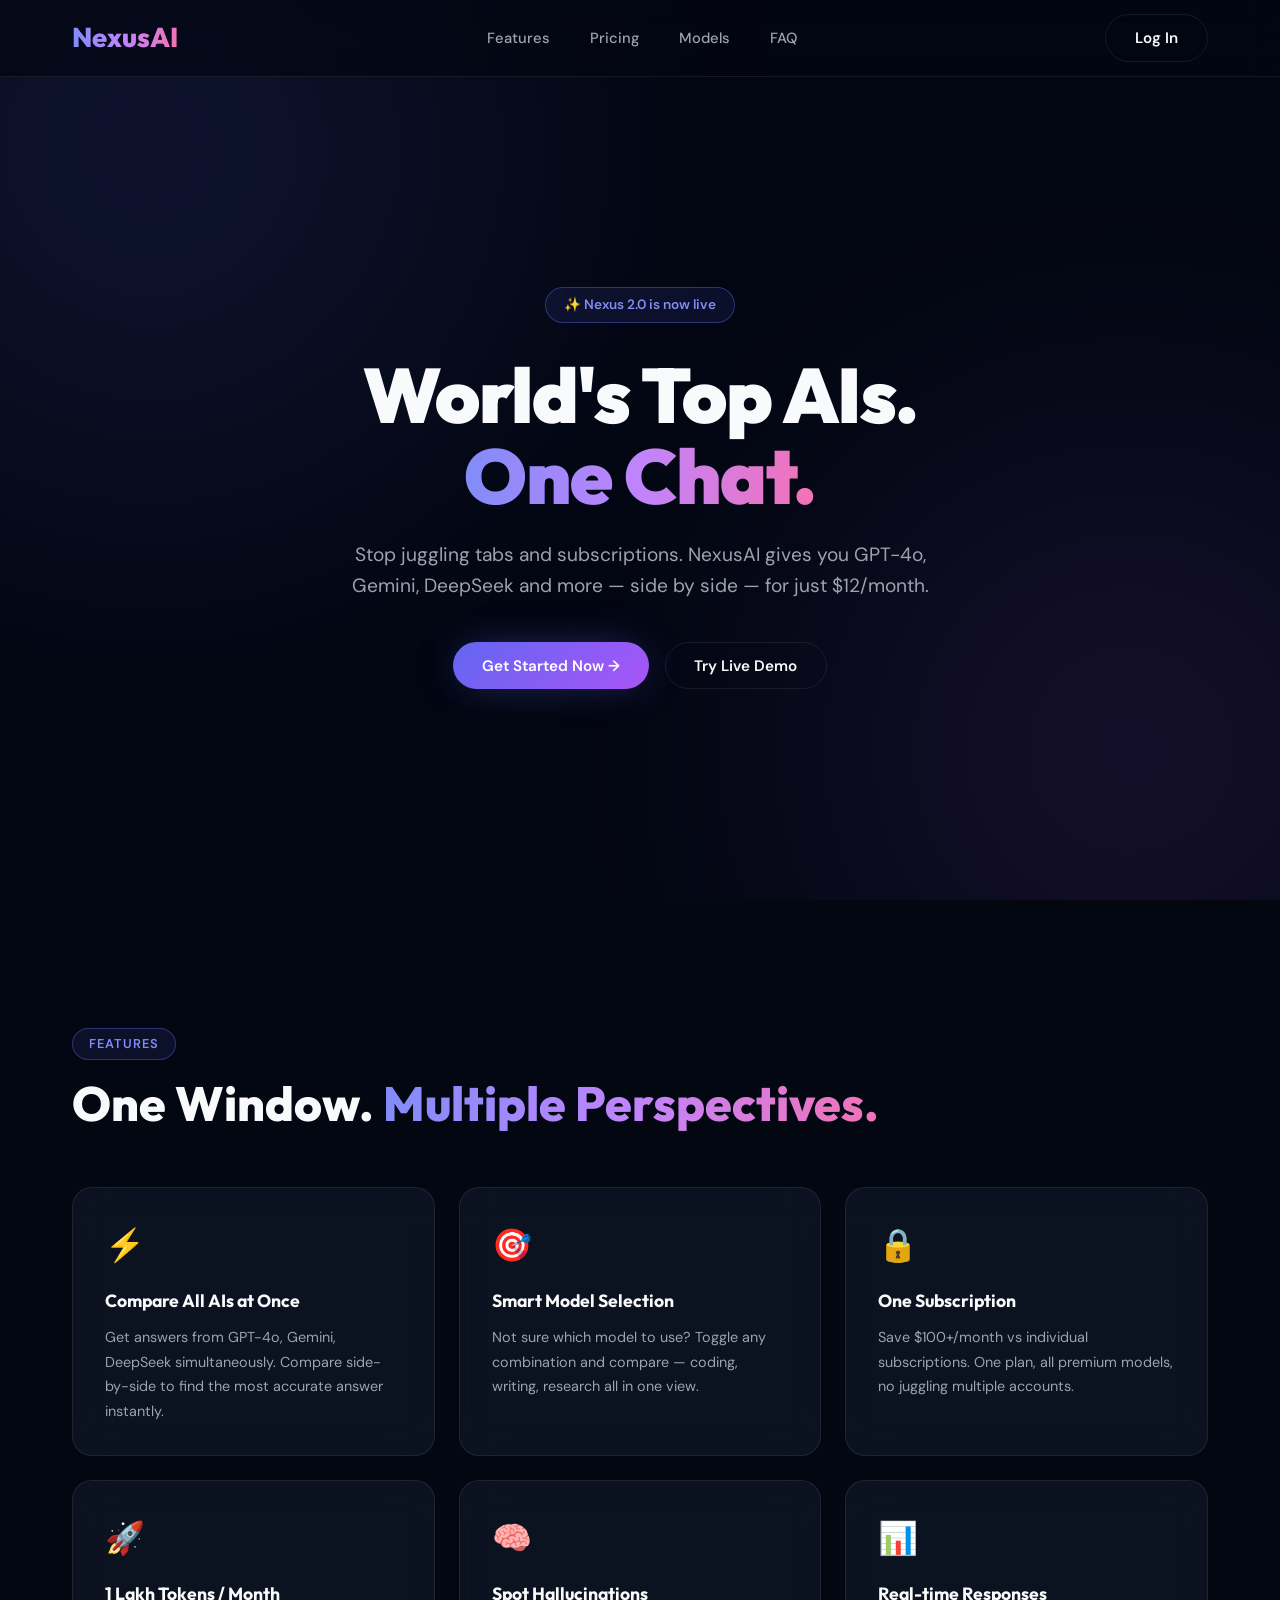
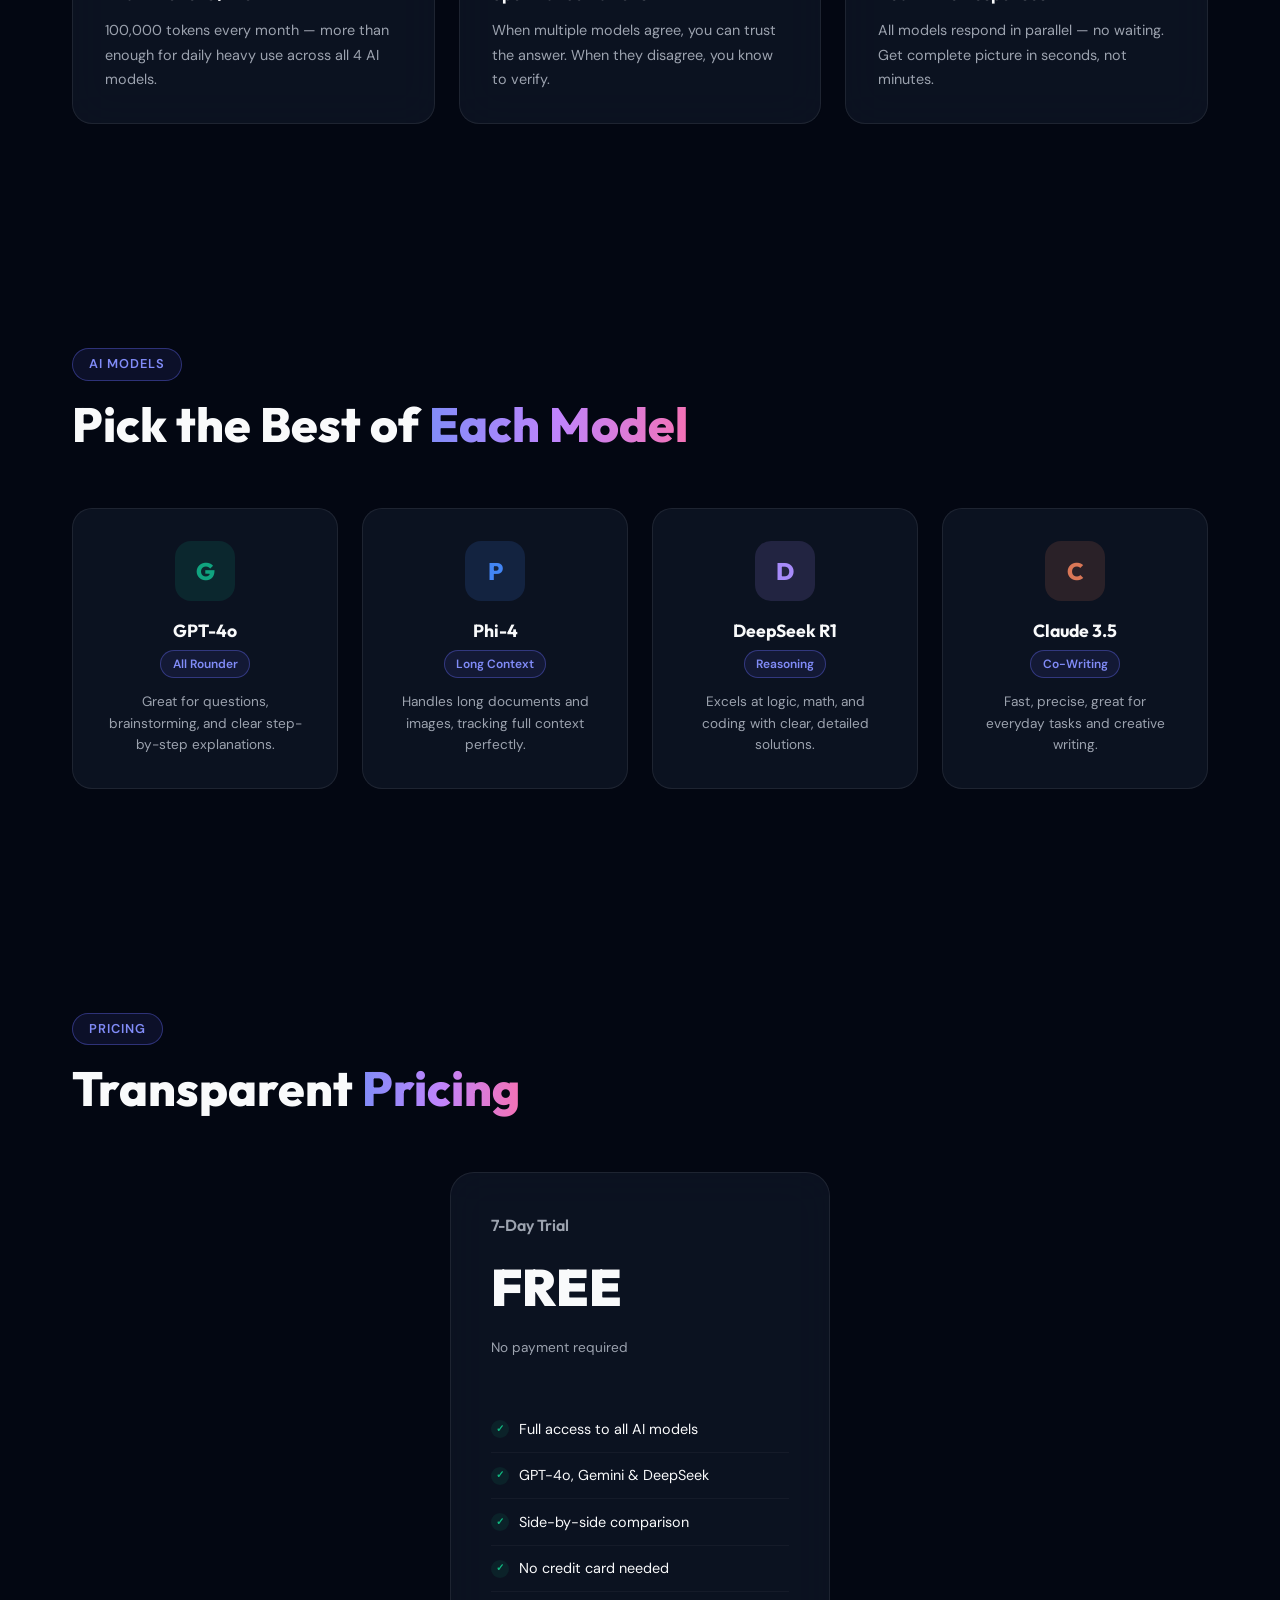
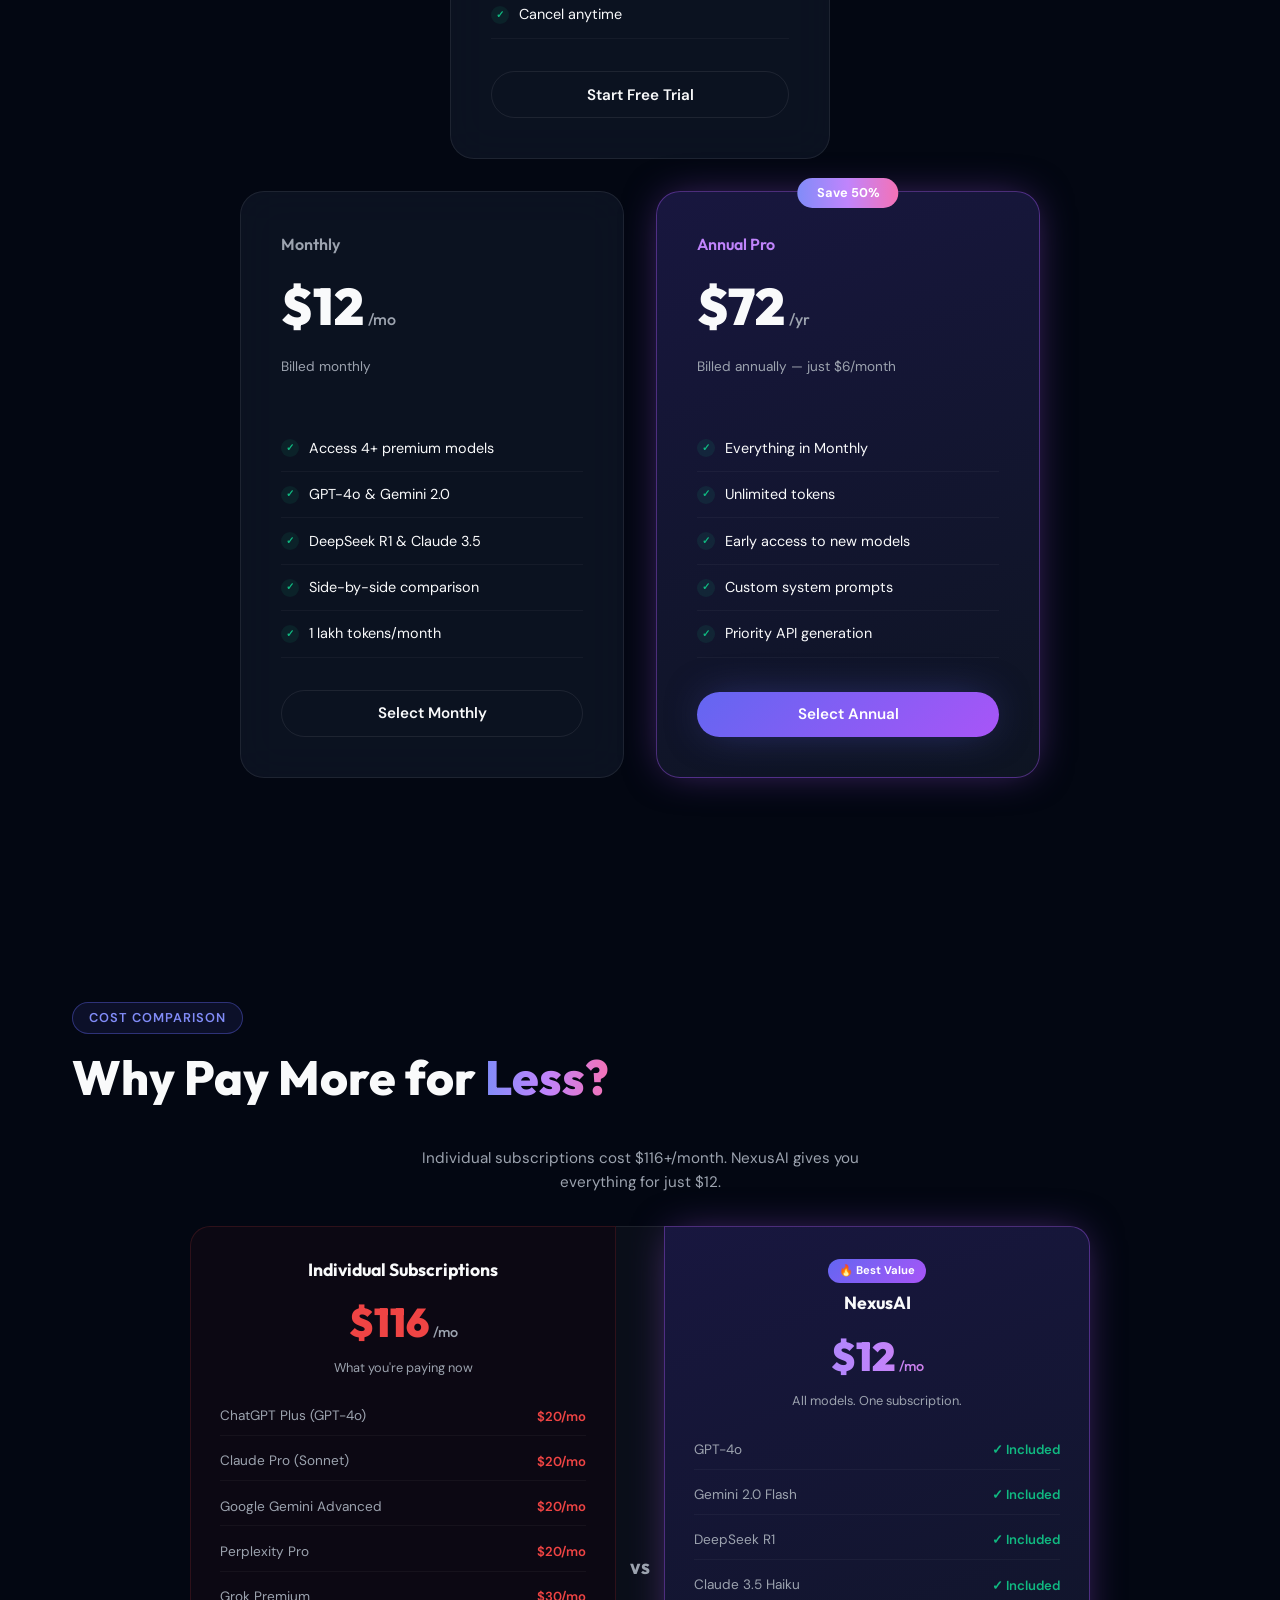
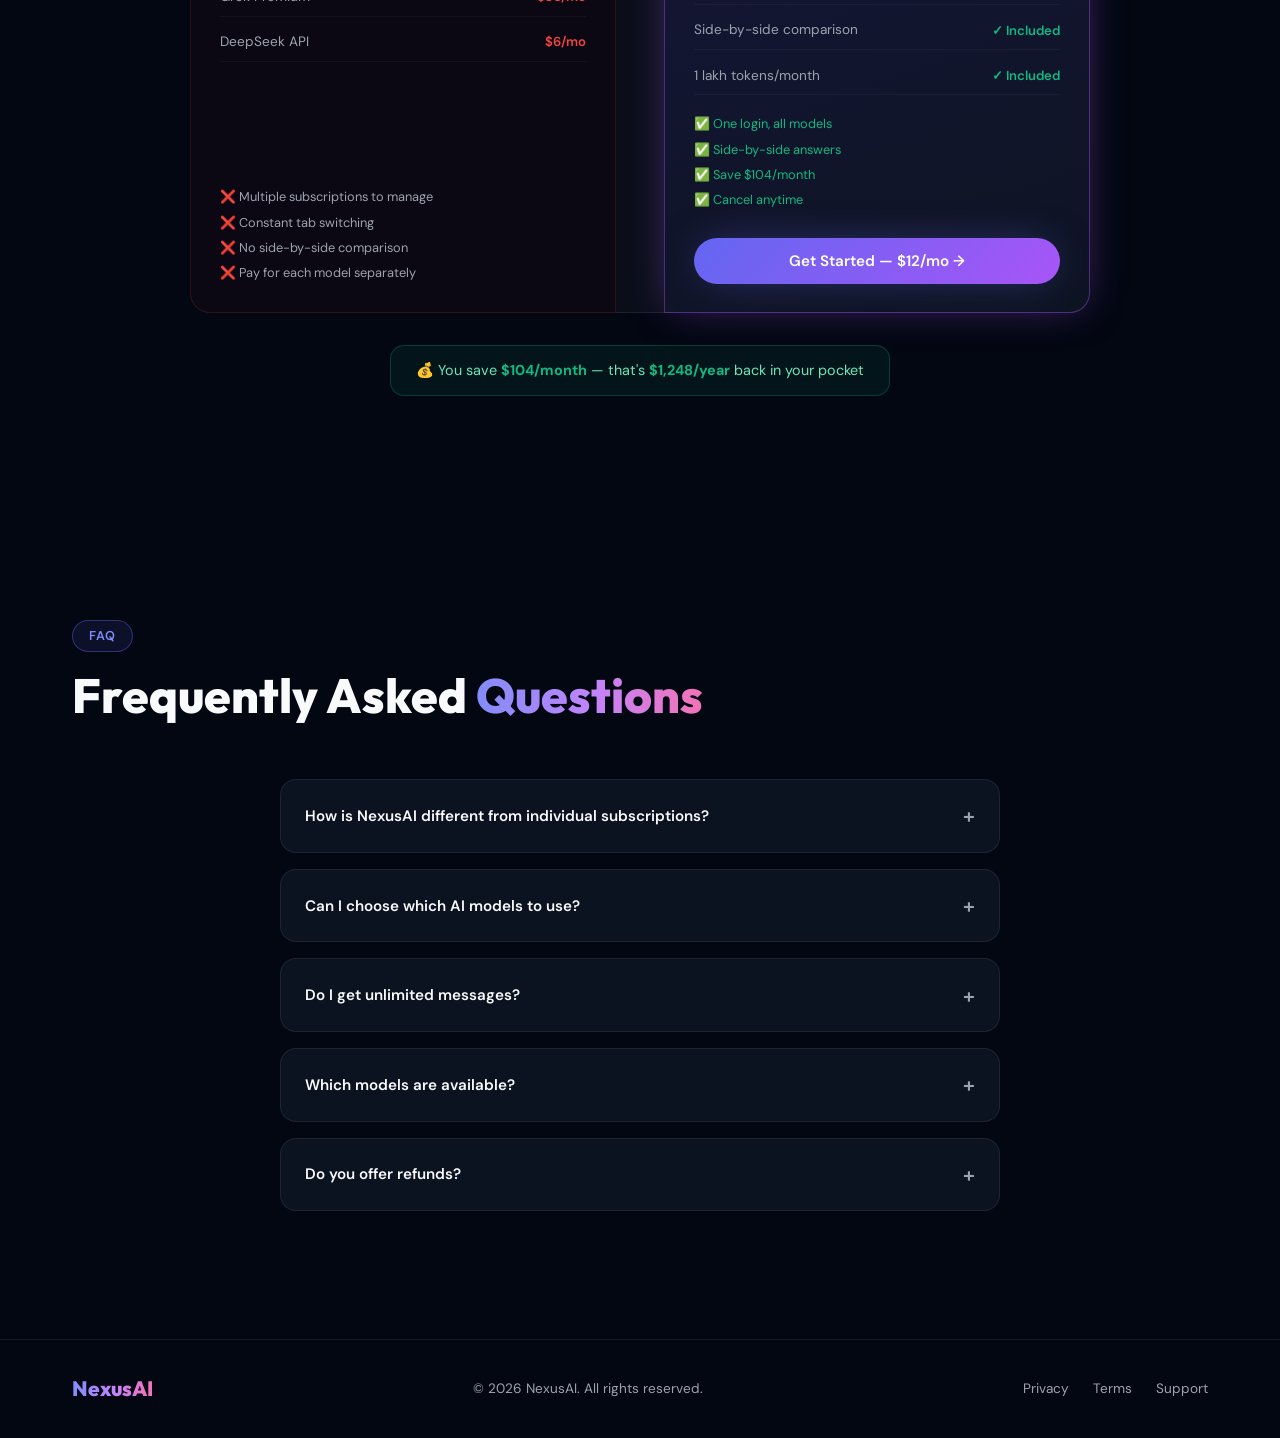
==== index.html @ eb8e50ba "Add files via upload" ====
<!DOCTYPE html>
<html lang="en">
<head>
    <meta charset="UTF-8">
    <meta name="viewport" content="width=device-width, initial-scale=1.0">
    <title>NexusAI - World's Top AI Models in One Chat</title>
    <link rel="preconnect" href="https://fonts.googleapis.com">
    <link rel="preconnect" href="https://fonts.gstatic.com" crossorigin>
    <link href="https://fonts.googleapis.com/css2?family=DM+Sans:wght@400;500;700&family=Outfit:wght@600;700;800;900&display=swap" rel="stylesheet">
    <link rel="icon" type="image/png" href="Favicon.png">
    <link rel="stylesheet" href="style.css">
</head>
<body>

    <div class="ambient-bg">
        <div class="orb orb-1"></div>
        <div class="orb orb-2"></div>
    </div>

    <!-- NAVBAR -->
    <nav id="navbar">
        <div class="container nav-inner">
            <div class="logo">NexusAI</div>
            <ul class="nav-links">
                <li><a href="#features">Features</a></li>
                <li><a href="#pricing">Pricing</a></li>
                <li><a href="#models">Models</a></li>
                <li><a href="#faq">FAQ</a></li>
            </ul>
            <button class="btn btn-outline" id="navLoginBtn">Log In</button>
            <!-- Account menu (shown when logged in) -->
            <div class="nav-account" id="navAccount" style="display:none;">
                <div class="account-avatar" id="accountAvatar" title="My Account">
                    <span id="avatarInitial">U</span>
                </div>
                <div class="account-dropdown" id="accountDropdown">
                    <div class="account-dropdown-header">
                        <div class="account-dropdown-name" id="dropdownName">User</div>
                        <div class="account-dropdown-email" id="dropdownEmail">user@email.com</div>
                    </div>
                    <div class="account-dropdown-divider"></div>
                    <button class="account-dropdown-item" id="dropdownOpenChat">💬 Open Chat</button>
                    <button class="account-dropdown-item logout-item" id="navLogoutBtn">🚪 Log Out</button>
                </div>
            </div>
        </div>
    </nav>

    <!-- HERO -->
    <section class="hero" id="home">
        <div class="container hero-inner">
            <div class="badge">✨ Nexus 2.0 is now live</div>
            <h1>World's Top AIs.<br><span class="gradient-text">One Chat.</span></h1>
            <p class="hero-sub">Stop juggling tabs and subscriptions. NexusAI gives you GPT-4o, Gemini, DeepSeek and more — side by side — for just $12/month.</p>
            <div class="hero-btns">
                <button class="btn btn-primary" id="heroGetStarted">Get Started Now →</button>
                <button class="btn btn-outline" id="heroDemo">Try Live Demo</button>
            </div>
        </div>
    </section>

    <!-- FEATURES -->
    <section class="features-section" id="features">
        <div class="container">
            <div class="section-badge">Features</div>
            <h2 class="section-title">One Window. <span class="gradient-text">Multiple Perspectives.</span></h2>
            <div class="features-grid">
                <div class="feature-card">
                    <div class="feature-icon">⚡</div>
                    <h3>Compare All AIs at Once</h3>
                    <p>Get answers from GPT-4o, Gemini, DeepSeek simultaneously. Compare side-by-side to find the most accurate answer instantly.</p>
                </div>
                <div class="feature-card">
                    <div class="feature-icon">🎯</div>
                    <h3>Smart Model Selection</h3>
                    <p>Not sure which model to use? Toggle any combination and compare — coding, writing, research all in one view.</p>
                </div>
                <div class="feature-card">
                    <div class="feature-icon">🔒</div>
                    <h3>One Subscription</h3>
                    <p>Save $100+/month vs individual subscriptions. One plan, all premium models, no juggling multiple accounts.</p>
                </div>
                <div class="feature-card">
                    <div class="feature-icon">🚀</div>
                    <h3>1 Lakh Tokens / Month</h3>
                    <p>100,000 tokens every month — more than enough for daily heavy use across all 4 AI models.</p>
                </div>
                <div class="feature-card">
                    <div class="feature-icon">🧠</div>
                    <h3>Spot Hallucinations</h3>
                    <p>When multiple models agree, you can trust the answer. When they disagree, you know to verify.</p>
                </div>
                <div class="feature-card">
                    <div class="feature-icon">📊</div>
                    <h3>Real-time Responses</h3>
                    <p>All models respond in parallel — no waiting. Get complete picture in seconds, not minutes.</p>
                </div>
            </div>
        </div>
    </section>

    <!-- MODELS -->
    <section class="models-section" id="models">
        <div class="container">
            <div class="section-badge">AI Models</div>
            <h2 class="section-title">Pick the Best of <span class="gradient-text">Each Model</span></h2>
            <div class="models-grid">
                <div class="model-card">
                    <div class="model-avatar" style="background:rgba(16,163,127,0.15);color:#10a37f;">G</div>
                    <div class="model-name">GPT-4o</div>
                    <div class="model-tag">All Rounder</div>
                    <p class="model-desc">Great for questions, brainstorming, and clear step-by-step explanations.</p>
                </div>
                <div class="model-card">
                    <div class="model-avatar" style="background:rgba(66,133,244,0.15);color:#4285f4;">P</div>
                    <div class="model-name">Phi-4</div>
                    <div class="model-tag">Long Context</div>
                    <p class="model-desc">Handles long documents and images, tracking full context perfectly.</p>
                </div>
                <div class="model-card">
                    <div class="model-avatar" style="background:rgba(167,139,250,0.15);color:#a78bfa;">D</div>
                    <div class="model-name">DeepSeek R1</div>
                    <div class="model-tag">Reasoning</div>
                    <p class="model-desc">Excels at logic, math, and coding with clear, detailed solutions.</p>
                </div>
                <div class="model-card">
                    <div class="model-avatar" style="background:rgba(217,119,87,0.15);color:#d97757;">C</div>
                    <div class="model-name">Claude 3.5</div>
                    <div class="model-tag">Co-Writing</div>
                    <p class="model-desc">Fast, precise, great for everyday tasks and creative writing.</p>
                </div>
            </div>
        </div>
    </section>

    <!-- PRICING -->
    <section class="pricing-section" id="pricing">
        <div class="container">
            <div class="section-badge">Pricing</div>
            <h2 class="section-title">Transparent <span class="gradient-text">Pricing</span></h2>
            
            <!-- Free Trial Card -->
            <div class="trial-card-container">
                <div class="pricing-card">
                    <h3 class="plan-name">7-Day Trial</h3>
                    <div class="plan-price">FREE</div>
                    <p class="plan-sub">No payment required</p>
                    <ul class="plan-features">
                        <li>Full access to all AI models</li>
                        <li>GPT-4o, Gemini & DeepSeek</li>
                        <li>Side-by-side comparison</li>
                        <li>No credit card needed</li>
                        <li>Cancel anytime</li>
                    </ul>
                    <button class="btn btn-outline plan-btn" data-plan="Free Trial — 7 Days">
                        Start Free Trial
                    </button>
                </div>
            </div>

            <!-- Monthly & Annual Cards -->
            <div class="pricing-grid">
                <div class="pricing-card">
                    <h3 class="plan-name">Monthly</h3>
                    <div class="plan-price">$12<span>/mo</span></div>
                    <p class="plan-sub">Billed monthly</p>
                    <ul class="plan-features">
                        <li>Access 4+ premium models</li>
                        <li>GPT-4o & Gemini 2.0</li>
                        <li>DeepSeek R1 & Claude 3.5</li>
                        <li>Side-by-side comparison</li>
                        <li>1 lakh tokens/month</li>
                    </ul>
                    <button class="btn btn-outline plan-btn" data-plan="Monthly — $12/mo">Select Monthly</button>
                </div>
                
                <div class="pricing-card featured">
                    <div class="plan-tag">Save 50%</div>
                    <h3 class="plan-name" style="color:#c084fc;">Annual Pro</h3>
                    <div class="plan-price">$72<span>/yr</span></div>
                    <p class="plan-sub">Billed annually — just $6/month</p>
                    <ul class="plan-features">
                        <li>Everything in Monthly</li>
                        <li>Unlimited tokens</li>
                        <li>Early access to new models</li>
                        <li>Custom system prompts</li>
                        <li>Priority API generation</li>
                    </ul>
                    <button class="btn btn-primary plan-btn" data-plan="Annual Pro — $72/yr">Select Annual</button>
                </div>
            </div>
        </div>
    </section>

    <!-- COMPARE SECTION -->
    <section class="compare-section" id="compare">
        <div class="container">
            <div class="section-badge">Cost Comparison</div>
            <h2 class="section-title">Why Pay More for <span class="gradient-text">Less?</span></h2>
            <p class="compare-sub">Individual subscriptions cost $116+/month. NexusAI gives you everything for just $12.</p>

            <div class="compare-wrapper">
                <div class="compare-col compare-bad">
                    <div class="compare-col-header">
                        <h3>Individual Subscriptions</h3>
                        <div class="compare-total bad">$116<span>/mo</span></div>
                        <p>What you're paying now</p>
                    </div>
                    <div class="compare-items">
                        <div class="compare-item">
                            <span class="compare-model-name">ChatGPT Plus (GPT-4o)</span>
                            <span class="bad-price">$20/mo</span>
                        </div>
                        <div class="compare-item">
                            <span class="compare-model-name">Claude Pro (Sonnet)</span>
                            <span class="bad-price">$20/mo</span>
                        </div>
                        <div class="compare-item">
                            <span class="compare-model-name">Google Gemini Advanced</span>
                            <span class="bad-price">$20/mo</span>
                        </div>
                        <div class="compare-item">
                            <span class="compare-model-name">Perplexity Pro</span>
                            <span class="bad-price">$20/mo</span>
                        </div>
                        <div class="compare-item">
                            <span class="compare-model-name">Grok Premium</span>
                            <span class="bad-price">$30/mo</span>
                        </div>
                        <div class="compare-item">
                            <span class="compare-model-name">DeepSeek API</span>
                            <span class="bad-price">$6/mo</span>
                        </div>
                    </div>
                    <div class="compare-cons">
                        <div class="compare-con">❌ Multiple subscriptions to manage</div>
                        <div class="compare-con">❌ Constant tab switching</div>
                        <div class="compare-con">❌ No side-by-side comparison</div>
                        <div class="compare-con">❌ Pay for each model separately</div>
                    </div>
                </div>

                <div class="vs-badge">VS</div>

                <div class="compare-col compare-good">
                    <div class="compare-col-header">
                        <div class="compare-best-tag">🔥 Best Value</div>
                        <h3>NexusAI</h3>
                        <div class="compare-total good">$12<span>/mo</span></div>
                        <p>All models. One subscription.</p>
                    </div>
                    <div class="compare-items">
                        <div class="compare-item">
                            <span class="compare-model-name">GPT-4o</span>
                            <span class="good-price">✓ Included</span>
                        </div>
                        <div class="compare-item">
                            <span class="compare-model-name">Gemini 2.0 Flash</span>
                            <span class="good-price">✓ Included</span>
                        </div>
                        <div class="compare-item">
                            <span class="compare-model-name">DeepSeek R1</span>
                            <span class="good-price">✓ Included</span>
                        </div>
                        <div class="compare-item">
                            <span class="compare-model-name">Claude 3.5 Haiku</span>
                            <span class="good-price">✓ Included</span>
                        </div>
                        <div class="compare-item">
                            <span class="compare-model-name">Side-by-side comparison</span>
                            <span class="good-price">✓ Included</span>
                        </div>
                        <div class="compare-item">
                            <span class="compare-model-name">1 lakh tokens/month</span>
                            <span class="good-price">✓ Included</span>
                        </div>
                    </div>
                    <div class="compare-cons">
                        <div class="compare-pro">✅ One login, all models</div>
                        <div class="compare-pro">✅ Side-by-side answers</div>
                        <div class="compare-pro">✅ Save $104/month</div>
                        <div class="compare-pro">✅ Cancel anytime</div>
                    </div>
                    <button class="btn btn-primary compare-cta" id="compareCta">Get Started — $12/mo →</button>
                </div>
            </div>

            <div class="savings-banner">
                💰 You save <strong>$104/month</strong> — that's <strong>$1,248/year</strong> back in your pocket
            </div>
        </div>
    </section>

    <!-- FAQ -->
    <section class="faq-section" id="faq">
        <div class="container">
            <div class="section-badge">FAQ</div>
            <h2 class="section-title">Frequently Asked <span class="gradient-text">Questions</span></h2>
            <div class="faq-list">
                <details class="faq-item">
                    <summary>How is NexusAI different from individual subscriptions?</summary>
                    <p>NexusAI brings multiple AI models in one place. Instead of juggling tabs and subscriptions, get all answers side-by-side for a fraction of the cost.</p>
                </details>
                <details class="faq-item">
                    <summary>Can I choose which AI models to use?</summary>
                    <p>Yes! Toggle any model on or off at any time during your chat. Use all 4 simultaneously or just one.</p>
                </details>
                <details class="faq-item">
                    <summary>Do I get unlimited messages?</summary>
                    <p>You get 1,00,000 tokens per month (1 lakh). Average usage is around 20,000-30,000 tokens — so most users never run out.</p>
                </details>
                <details class="faq-item">
                    <summary>Which models are available?</summary>
                    <p>GPT-4o, Claude 3.5, Gemini 2.0, and DeepSeek R1 — all connected via official APIs with real responses.</p>
                </details>
                <details class="faq-item">
                    <summary>Do you offer refunds?</summary>
                    <p>All payments are non-refundable. You may cancel any time to stop future billing.</p>
                </details>
            </div>
        </div>
    </section>

    <!-- ===== FOOTER ===== -->
    <footer class="footer">
    <div class="container footer-inner">
        <div class="footer-logo">NexusAI</div>
        <p class="footer-copy">
            © 2026 NexusAI. All rights reserved.
        </p>
        <div class="footer-links">
            <a href="privacy.html">Privacy</a>
            <a href="terms.html">Terms</a>
            <a href="support.html">Support</a>
        </div>
    </div>
    </footer>

    <!-- LOGIN MODAL -->
    <div class="modal" id="loginModal">
        <div class="modal-box">
            <button class="modal-close" id="loginClose">×</button>
            <div class="modal-logo">NexusAI</div>
            <h2 class="modal-title">Welcome Back 👋</h2>
            <p class="modal-sub">Sign in to your account</p>
            <button class="btn-google" id="loginGoogle">
                <svg width="20" height="20" viewBox="0 0 48 48"><path fill="#EA4335" d="M24 9.5c3.54 0 6.71 1.22 9.21 3.6l6.85-6.85C35.9 2.38 30.47 0 24 0 14.62 0 6.51 5.38 2.56 13.22l7.98 6.19C12.43 13.72 17.74 9.5 24 9.5z"/><path fill="#4285F4" d="M46.98 24.55c0-1.57-.15-3.09-.38-4.55H24v9.02h12.94c-.58 2.96-2.26 5.48-4.78 7.18l7.73 6c4.51-4.18 7.09-10.36 7.09-17.65z"/><path fill="#FBBC05" d="M10.53 28.59c-.48-1.45-.76-2.99-.76-4.59s.27-3.14.76-4.59l-7.98-6.19C.92 16.46 0 20.12 0 24c0 3.88.92 7.54 2.56 10.78l7.97-6.19z"/><path fill="#34A853" d="M24 48c6.48 0 11.93-2.13 15.89-5.81l-7.73-6c-2.18 1.48-4.97 2.31-8.16 2.31-6.26 0-11.57-4.22-13.47-9.91l-7.98 6.19C6.51 42.62 14.62 48 24 48z"/></svg>
                Continue with Google
            </button>
            <div class="auth-divider"><span>or sign in with email</span></div>
            <div class="form-group">
                <label>Email Address</label>
                <input type="email" id="loginEmail" placeholder="Enter your email">
            </div>
            <div class="form-group">
                <label>Password</label>
                <input type="password" id="loginPassword" placeholder="Enter your password">
            </div>
            <button class="btn btn-primary modal-submit" id="loginSubmit">Sign In →</button>
            <div class="modal-footer-txt">No account? <span class="modal-link" id="goToSignup">Sign up free</span></div>
        </div>
    </div>

    <!-- PAYMENT MODAL (FIXED LAYOUT) -->
    <div class="modal" id="paymentModal">
        <div class="modal-box modal-box-wide">
            <button class="modal-close" id="paymentClose">×</button>
            <div class="modal-logo">NexusAI</div>
            <h2 class="modal-title">Secure Checkout 🔒</h2>

            <!-- Plan Selector -->
            <div class="modal-plan-selector">
                <div class="modal-plan-option" data-plan="Monthly — $12/mo" id="planMonthly">
                    <div class="modal-plan-name">Monthly</div>
                    <div class="modal-plan-price">$12<span>/mo</span></div>
                    <div class="modal-plan-note">Billed monthly</div>
                </div>
                <div class="modal-plan-option active" data-plan="Annual Pro — $72/yr" id="planAnnual">
                    <div class="modal-plan-tag">Best Value 🔥</div>
                    <div class="modal-plan-name">Annual Pro</div>
                    <div class="modal-plan-price">$72<span>/yr</span></div>
                    <div class="modal-plan-note">= $6/mo · Save 50%</div>
                </div>
            </div>

            <!-- Payment Method Section -->
            <div id="payMethodSection">
                <div class="payment-tabs">
                    <button class="pay-tab active" data-tab="card">💳 Card</button>
                    <button class="pay-tab" data-tab="upi">📱 UPI</button>
                    <button class="pay-tab" data-tab="netbanking">🏦 Net Banking</button>
                    <button class="pay-tab" data-tab="wallet">👛 Wallet</button>
                </div>

                <!-- Card Tab -->
                <div class="pay-tab-content active" id="tab-card">
                    <div class="card-icons">
                        <span class="card-icon">VISA</span>
                        <span class="card-icon">MC</span>
                        <span class="card-icon">AMEX</span>
                        <span class="card-icon">RuPay</span>
                    </div>
                    <div class="form-group">
                        <label>Cardholder Name</label>
                        <input type="text" id="cardName" placeholder="Enter cardholder name">
                    </div>
                    <div class="form-group">
                        <label>Card Number</label>
                        <input type="text" id="cardNumber" placeholder="0000 0000 0000 0000" maxlength="19">
                    </div>
                    <div class="form-row">
                        <div class="form-group">
                            <label>Expiry</label>
                            <input type="text" id="cardExpiry" placeholder="MM/YY" maxlength="5">
                        </div>
                        <div class="form-group">
                            <label>CVC</label>
                            <input type="text" id="cardCvc" placeholder="123" maxlength="3">
                        </div>
                    </div>
                </div>

                <!-- UPI Tab -->
                <div class="pay-tab-content" id="tab-upi">
                    <div class="form-group">
                        <label>UPI ID</label>
                        <input type="text" id="upiId" placeholder="Enter your UPI ID (e.g. name@upi)">
                    </div>
                    <div class="upi-apps">
                        <div class="upi-app">📱 GPay</div>
                        <div class="upi-app">💜 PhonePe</div>
                        <div class="upi-app">🟦 Paytm</div>
                        <div class="upi-app">🔵 BHIM</div>
                    </div>
                </div>

                <!-- Net Banking Tab -->
                <div class="pay-tab-content" id="tab-netbanking">
                    <div class="form-group">
                        <label>Select Your Bank</label>
                        <select id="bankSelect">
                            <option value="">Select a bank...</option>
                            <option value="sbi">State Bank of India</option>
                            <option value="hdfc">HDFC Bank</option>
                            <option value="icici">ICICI Bank</option>
                            <option value="axis">Axis Bank</option>
                        </select>
                    </div>
                </div>

                <!-- Wallet Tab -->
                <div class="pay-tab-content" id="tab-wallet">
                    <div class="form-group">
                        <label>Select Wallet</label>
                        <div class="wallet-grid">
                            <div class="wallet-option" data-wallet="paytm">🟦 Paytm</div>
                            <div class="wallet-option" data-wallet="amazon">🟠 Amazon Pay</div>
                            <div class="wallet-option" data-wallet="phonepe">💜 PhonePe</div>
                            <div class="wallet-option" data-wallet="googlepay">📱 Google Pay</div>
                        </div>
                    </div>
                    <div class="form-group">
                        <label>Mobile Number</label>
                        <input type="tel" id="walletPhone" placeholder="Enter registered mobile number">
                    </div>
                </div>
            </div>

            <!-- Trial Info -->
            <div id="trialInfo" style="display:none;">
                <div style="background:rgba(16,185,129,0.1);border:1px solid rgba(16,185,129,0.3);border-radius:14px;padding:1rem;text-align:center;margin-bottom:1rem;">
                    <div style="font-size:1.4rem;">🎉</div>
                    <div style="font-weight:700;color:#10b981;">7-Day Free Trial — No Payment Needed!</div>
                    <div style="font-size:0.85rem;color:var(--text-muted);margin-top:0.3rem;">Full access to all 4 AI models for 7 days.</div>
                    <div style="display:flex;gap:0.5rem;margin-top:0.8rem;justify-content:center;flex-wrap:wrap;">
                        <div class="trial-plan-choice active" data-after="Monthly — $12/mo" onclick="selectTrialAfterPlan(this)">📅 Monthly — $12/mo</div>
                        <div class="trial-plan-choice" data-after="Annual Pro — $72/yr" onclick="selectTrialAfterPlan(this)">🔥 Annual — $72/yr <span style="font-size:0.7em;">(Save 50%)</span></div>
                    </div>
                </div>
            </div>

            <button class="btn btn-primary modal-submit" id="paymentSubmit">🔐 Pay & Get Access</button>
            <div class="secure-note">🔒 256-bit SSL · Secure Payment · Cancel anytime</div>
        </div>
    </div>

    <!-- SIGNUP MODAL -->
    <div class="modal" id="signupModal">
        <div class="modal-box">
            <button class="modal-close" id="signupClose">×</button>
            <div class="modal-logo">NexusAI</div>
            <h2 class="modal-title">Create Account 🚀</h2>
            <p class="modal-sub">Join thousands using all AIs in one place</p>
            <button class="btn-google" id="signupGoogle">
                <svg width="20" height="20" viewBox="0 0 48 48"><path fill="#EA4335" d="M24 9.5c3.54 0 6.71 1.22 9.21 3.6l6.85-6.85C35.9 2.38 30.47 0 24 0 14.62 0 6.51 5.38 2.56 13.22l7.98 6.19C12.43 13.72 17.74 9.5 24 9.5z"/><path fill="#4285F4" d="M46.98 24.55c0-1.57-.15-3.09-.38-4.55H24v9.02h12.94c-.58 2.96-2.26 5.48-4.78 7.18l7.73 6c4.51-4.18 7.09-10.36 7.09-17.65z"/><path fill="#FBBC05" d="M10.53 28.59c-.48-1.45-.76-2.99-.76-4.59s.27-3.14.76-4.59l-7.98-6.19C.92 16.46 0 20.12 0 24c0 3.88.92 7.54 2.56 10.78l7.97-6.19z"/><path fill="#34A853" d="M24 48c6.48 0 11.93-2.13 15.89-5.81l-7.73-6c-2.18 1.48-4.97 2.31-8.16 2.31-6.26 0-11.57-4.22-13.47-9.91l-7.98 6.19C6.51 42.62 14.62 48 24 48z"/></svg>
                Continue with Google
            </button>
            <div class="auth-divider"><span>or sign up with email</span></div>
            <div class="form-group">
                <label>Full Name</label>
                <input type="text" id="signupName" placeholder="Enter your full name">
            </div>
            <div class="form-group">
                <label>Email Address</label>
                <input type="email" id="signupEmail" placeholder="Enter your email address">
            </div>
            <div class="form-row">
                <div class="form-group">
                    <label>Password</label>
                    <input type="password" id="signupPassword" placeholder="Enter your password">
                </div>
                <div class="form-group">
                    <label>Confirm Password</label>
                    <input type="password" id="signupConfirmPassword" placeholder="Re-enter your password">
                </div>
            </div>
            <button class="btn btn-primary modal-submit" id="signupSubmit">Create Account →</button>
            <div class="modal-footer-txt">Already have an account? <span class="modal-link" id="goToLogin">Sign in</span></div>
        </div>
    </div>

    <!-- CHAT CONTAINER -->
    <div class="chat-container" id="chatContainer">
        <div class="chat-sidebar" id="chatSidebar">
            <div class="sidebar-header">
                <span class="chat-logo">NexusAI</span>
                <button class="sidebar-toggle" id="sidebarToggle">☰</button>
            </div>
            <button class="new-chat-btn" id="newChatBtn">➕ New Chat</button>
            <div class="sidebar-section-label">Recent Chats</div>
            <div class="chat-history-list" id="chatHistoryList"></div>
            <div class="sidebar-section-label sidebar-img-label" id="imgGalleryLabel" style="cursor:pointer;display:flex;align-items:center;justify-content:space-between;">
                <span>🎨 Generated Images</span>
                <span class="img-gallery-count" id="imgGalleryCount" style="font-size:0.7rem;background:rgba(99,102,241,0.3);padding:2px 7px;border-radius:20px;">0</span>
            </div>
            <div class="img-gallery-list" id="imgGalleryList" style="display:none;"></div>
            <div class="sidebar-footer">
                <button class="btn btn-outline" id="chatClose" style="width:100%;">✕ Exit Chat</button>
            </div>
        </div>
        <div class="chat-right">
            <div class="chat-header">
                <div class="chat-header-left">
                    <button class="chat-back-btn" id="chatBack">← Back</button>
                    <span class="chat-title-wrap"><span class="status-dot"></span> <span id="activeChatTitle">Nexus Workspace</span></span>
                </div>
                <div class="ai-toggles">
                    <label class="ai-toggle">
                        <input type="checkbox" class="model-toggle" value="gpt" checked>
                        <span class="ai-toggle-btn">🟢 GPT-4o</span>
                    </label>
                    <label class="ai-toggle">
                        <input type="checkbox" class="model-toggle" value="claude" checked>
                        <span class="ai-toggle-btn">🟠 Claude Sonnet</span>
                    </label>
                    <label class="ai-toggle">
                        <input type="checkbox" class="model-toggle" value="gemini" checked>
                        <span class="ai-toggle-btn">🔵 Phi-4</span>
                    </label>
                    <label class="ai-toggle">
                        <input type="checkbox" class="model-toggle" value="deepseek">
                        <span class="ai-toggle-btn">🟣 DeepSeek R1</span>
                    </label>
                </div>
            </div>
            <div class="chat-main" id="chatMain">
                <div class="chat-welcome">
                    <h3>🚀 Welcome to Nexus Workspace</h3>
                    <p>Toggle models above and send a message to query them simultaneously.</p>
                </div>
            </div>
            <div class="chat-input-bar">
                <!-- Hidden file inputs -->
                <input type="file" id="cameraInput" accept="image/*" capture="environment" style="display:none">
                <input type="file" id="photoFileInput" accept="image/*,video/*,.pdf,.doc,.docx,.txt" multiple style="display:none">
                <input type="file" id="videoInput" accept="video/*" style="display:none">

                <!-- Plus menu popup -->
                <div class="plus-menu" id="plusMenu">
                    <button class="plus-menu-item" id="pmCamera">
                        <span class="plus-menu-icon">📷</span>
                        <span>Camera</span>
                    </button>
                    <button class="plus-menu-item" id="pmPhotos">
                        <span class="plus-menu-icon">🖼️</span>
                        <span>Photos & Files</span>
                    </button>
                    <button class="plus-menu-item" id="pmVideo">
                        <span class="plus-menu-icon">🎥</span>
                        <span>Video</span>
                    </button>
                    <button class="plus-menu-item" id="pmCreateImage">
                        <span class="plus-menu-icon">🎨</span>
                        <span>Create Image</span>
                    </button>
                </div>

                <div class="chat-input-wrap">
                    <button class="chat-plus-btn" id="chatPlusBtn" title="Attach / Create">＋</button>
                    <input type="text" id="chatInput" class="chat-input" placeholder="Message all models simultaneously...">
                    <button class="chat-send" id="chatSend">➤</button>
                </div>
            </div>
        </div>
    </div>

    <script src="script.js"></script>
</body>
</html>
---- style.css ----
/* ===== VARIABLES ===== */
:root {
    --bg-dark: #030712;
    --bg-card: rgba(17, 24, 39, 0.7);
    --primary: #6366f1;
    --secondary: #a855f7;
    --text-main: #f9fafb;
    --text-muted: #9ca3af;
    --border-light: rgba(255, 255, 255, 0.08);
    --border-glow: rgba(99, 102, 241, 0.4);
    --gradient-text: linear-gradient(to right, #818cf8, #c084fc, #f472b6);
    --gradient-btn: linear-gradient(135deg, #6366f1 0%, #a855f7 100%);
    --glow-primary: 0 0 40px -10px rgba(99, 102, 241, 0.5);
    --glow-secondary: 0 0 40px -10px rgba(168, 85, 247, 0.5);
}

/* ===== RESET ===== */
* { margin: 0; padding: 0; box-sizing: border-box; }
html { scroll-behavior: smooth; }
body {
    font-family: 'DM Sans', sans-serif;
    background-color: var(--bg-dark);
    color: var(--text-main);
    overflow-x: hidden;
    line-height: 1.6;
}

::selection { background: rgba(99,102,241,0.3); }
::-webkit-scrollbar { width: 8px; }
::-webkit-scrollbar-track { background: var(--bg-dark); }
::-webkit-scrollbar-thumb { background: rgba(255,255,255,0.1); border-radius: 10px; }

/* ===== BACKGROUND ===== */
.ambient-bg {
    position: fixed; top: 0; left: 0;
    width: 100vw; height: 100vh;
    overflow: hidden; z-index: -1; pointer-events: none;
}
.orb {
    position: absolute; border-radius: 50%;
    filter: blur(140px); opacity: 0.12;
    animation: float 20s infinite alternate ease-in-out;
}
.orb-1 { width: 700px; height: 700px; background: #6366f1; top: -200px; left: -200px; }
.orb-2 { width: 600px; height: 600px; background: #a855f7; bottom: -150px; right: -150px; animation-delay: -7s; }

@keyframes float {
    0%   { transform: translate(0,0) scale(1); }
    50%  { transform: translate(40px,40px) scale(1.06); }
    100% { transform: translate(-30px,60px) scale(0.96); }
}
@keyframes fadeInUp {
    from { opacity: 0; transform: translateY(30px); }
    to   { opacity: 1; transform: translateY(0); }
}
@keyframes pulse {
    0%,100% { opacity: 0.4; }
    50%      { opacity: 1; }
}
@keyframes blink {
    0%,100% { opacity: 1; }
    50%      { opacity: 0.3; }
}
@keyframes modalIn {
    from { opacity: 0; transform: scale(0.93) translateY(20px); }
    to   { opacity: 1; transform: scale(1) translateY(0); }
}

/* ===== LAYOUT ===== */
.container {
    max-width: 1200px;
    margin: 0 auto;
    padding: 0 2rem;
}

/* ===== BUTTONS ===== */
.btn {
    display: inline-flex; align-items: center; justify-content: center;
    padding: 0.8rem 1.8rem; border-radius: 100px;
    font-weight: 600; font-size: 0.95rem;
    font-family: 'DM Sans', sans-serif;
    cursor: pointer; border: none;
    transition: all 0.3s cubic-bezier(0.4,0,0.2,1);
    text-decoration: none;
}
.btn-outline {
    background: transparent;
    border: 1px solid var(--border-light);
    color: var(--text-main);
}
.btn-outline:hover {
    background: rgba(255,255,255,0.05);
    border-color: var(--primary);
    box-shadow: var(--glow-primary);
}
.btn-primary {
    background: var(--gradient-btn);
    color: white;
    box-shadow: var(--glow-primary);
}
.btn-primary:hover {
    transform: translateY(-2px);
    box-shadow: 0 12px 40px -8px rgba(168,85,247,0.6);
}

/* ===== NAVBAR ===== */
#navbar {
    position: fixed; top: 0; width: 100%;
    background: rgba(3,7,18,0.7);
    backdrop-filter: blur(16px);
    border-bottom: 1px solid var(--border-light);
    z-index: 1000; transition: all 0.3s;
}
.nav-inner {
    display: flex; justify-content: space-between;
    align-items: center; height: 76px;
}
.logo {
    font-family: 'Outfit', sans-serif; font-size: 1.7rem; font-weight: 800;
    background: var(--gradient-text);
    -webkit-background-clip: text; -webkit-text-fill-color: transparent;
    cursor: pointer;
}
.nav-links { display: flex; gap: 2.5rem; list-style: none; }
.nav-links a {
    color: var(--text-muted); text-decoration: none;
    font-weight: 500; font-size: 0.92rem; transition: color 0.3s;
}
.nav-links a:hover { color: var(--text-main); }

/* ===== NAV ACCOUNT AVATAR & DROPDOWN ===== */
.nav-account {
    position: relative;
    display: flex;
    align-items: center;
}
.account-avatar {
    width: 40px; height: 40px; border-radius: 50%;
    background: var(--gradient-btn);
    display: flex; align-items: center; justify-content: center;
    font-weight: 700; font-size: 1rem; color: white;
    cursor: pointer;
    box-shadow: 0 0 0 2px rgba(99,102,241,0.4);
    transition: box-shadow 0.3s, transform 0.2s;
    user-select: none;
}
.account-avatar:hover {
    box-shadow: 0 0 0 3px var(--primary);
    transform: scale(1.07);
}
.account-dropdown {
    display: none;
    position: absolute;
    top: calc(100% + 12px);
    right: 0;
    min-width: 210px;
    background: rgba(17,24,39,0.97);
    border: 1px solid var(--border-light);
    border-radius: 16px;
    backdrop-filter: blur(20px);
    box-shadow: 0 16px 48px rgba(0,0,0,0.5), var(--glow-primary);
    z-index: 2000;
    overflow: hidden;
    animation: modalIn 0.22s ease forwards;
}
.nav-account.open .account-dropdown { display: block; }
.account-dropdown-header {
    padding: 1rem 1.1rem 0.8rem;
}
.account-dropdown-name {
    font-weight: 700; font-size: 0.97rem; color: var(--text-main);
}
.account-dropdown-email {
    font-size: 0.78rem; color: var(--text-muted); margin-top: 2px;
    word-break: break-all;
}
.account-dropdown-divider {
    height: 1px; background: var(--border-light); margin: 0 0.5rem;
}
.account-dropdown-item {
    display: flex; align-items: center; gap: 0.5rem;
    width: 100%; padding: 0.75rem 1.1rem;
    background: none; border: none; color: var(--text-main);
    font-size: 0.92rem; font-family: 'DM Sans', sans-serif;
    cursor: pointer; transition: background 0.2s;
    text-align: left;
}
.account-dropdown-item:hover { background: rgba(255,255,255,0.06); }
.account-dropdown-item.logout-item { color: #f87171; }
.account-dropdown-item.logout-item:hover { background: rgba(248,113,113,0.1); }

/* ===== HERO ===== */
.hero {
    min-height: 100vh; display: flex;
    align-items: center; justify-content: center;
    padding-top: 76px; text-align: center;
}
.hero-inner { max-width: 860px; margin: 0 auto; animation: fadeInUp 0.9s ease forwards; }

.badge {
    display: inline-flex; align-items: center; gap: 8px;
    padding: 0.4rem 1.1rem;
    background: rgba(99,102,241,0.1);
    border: 1px solid var(--border-glow);
    border-radius: 100px; font-size: 0.85rem;
    font-weight: 600; color: #818cf8; margin-bottom: 2rem;
}

h1 {
    font-family: 'Outfit', sans-serif;
    font-size: clamp(3rem, 6vw, 5.5rem);
    font-weight: 900; line-height: 1.05;
    letter-spacing: -1.5px; margin-bottom: 1.5rem;
}
.gradient-text {
    background: var(--gradient-text);
    -webkit-background-clip: text; -webkit-text-fill-color: transparent;
}
.hero-sub {
    font-size: clamp(1rem, 2vw, 1.2rem);
    color: var(--text-muted); max-width: 580px;
    margin: 0 auto 2.5rem;
}
.hero-btns { display: flex; gap: 1rem; justify-content: center; flex-wrap: wrap; }

/* ===== SECTION COMMON ===== */
.section-badge {
    display: inline-block; padding: 0.3rem 1rem;
    background: rgba(99,102,241,0.1);
    border: 1px solid var(--border-glow);
    border-radius: 100px; font-size: 0.8rem;
    font-weight: 600; color: #818cf8;
    margin-bottom: 1rem; letter-spacing: 1px;
    text-transform: uppercase;
}
.section-title {
    font-family: 'Outfit', sans-serif;
    font-size: clamp(2rem, 4vw, 3rem);
    font-weight: 800; margin-bottom: 3.5rem;
    line-height: 1.15;
}

/* ===== FEATURES ===== */
.features-section { padding: 8rem 0; }
.features-grid {
    display: grid;
    grid-template-columns: repeat(auto-fit, minmax(300px, 1fr));
    gap: 1.5rem;
}
.feature-card {
    background: var(--bg-card);
    backdrop-filter: blur(20px);
    border: 1px solid var(--border-light);
    border-radius: 20px; padding: 2rem;
    transition: all 0.3s;
}
.feature-card:hover {
    transform: translateY(-6px);
    border-color: rgba(99,102,241,0.3);
    box-shadow: var(--glow-primary);
}
.feature-icon { font-size: 2rem; margin-bottom: 1rem; }
.feature-card h3 {
    font-family: 'Outfit', sans-serif;
    font-size: 1.1rem; font-weight: 700;
    margin-bottom: 0.6rem;
}
.feature-card p { color: var(--text-muted); font-size: 0.9rem; line-height: 1.7; }

/* ===== MODELS ===== */
.models-section { padding: 6rem 0; }
.models-grid {
    display: grid;
    grid-template-columns: repeat(auto-fit, minmax(220px, 1fr));
    gap: 1.5rem;
}
.model-card {
    background: var(--bg-card);
    border: 1px solid var(--border-light);
    border-radius: 20px; padding: 2rem;
    text-align: center; transition: all 0.3s;
}
.model-card:hover { transform: translateY(-6px); border-color: rgba(99,102,241,0.3); box-shadow: var(--glow-primary); }
.model-avatar {
    width: 60px; height: 60px; border-radius: 16px;
    display: flex; align-items: center; justify-content: center;
    font-size: 1.5rem; font-weight: 800;
    font-family: 'Outfit', sans-serif;
    margin: 0 auto 1rem;
}
.model-name { font-family: 'Outfit', sans-serif; font-weight: 700; font-size: 1.1rem; margin-bottom: 0.3rem; }
.model-tag {
    display: inline-block; padding: 0.2rem 0.7rem;
    background: rgba(99,102,241,0.1);
    border: 1px solid var(--border-glow);
    border-radius: 100px; font-size: 0.75rem;
    color: #818cf8; font-weight: 600;
    margin-bottom: 0.8rem;
}
.model-desc { color: var(--text-muted); font-size: 0.85rem; line-height: 1.6; }

/* ===== PRICING ===== */
.pricing-section { padding: 8rem 0; }
.pricing-grid {
    display: grid;
    grid-template-columns: repeat(2, 1fr);
    gap: 2rem;
    max-width: 800px;
    margin: 0 auto;
}
.pricing-card {
    background: var(--bg-card);
    backdrop-filter: blur(20px);
    border: 1px solid var(--border-light);
    border-radius: 24px; padding: 2.5rem;
    position: relative; display: flex;
    flex-direction: column; transition: all 0.3s;
}
.pricing-card:hover { transform: translateY(-8px); box-shadow: var(--glow-primary); }
.pricing-card.featured {
    background: linear-gradient(160deg, rgba(30,27,75,0.8), rgba(17,24,39,0.8));
    border-color: rgba(168,85,247,0.4);
    box-shadow: var(--glow-secondary);
}
.plan-tag {
    position: absolute; top: -14px; left: 50%; transform: translateX(-50%);
    background: var(--gradient-text);
    padding: 0.3rem 1.2rem; border-radius: 100px;
    font-size: 0.8rem; font-weight: 700; color: #fff;
    white-space: nowrap;
}
.plan-name { font-family: 'Outfit', sans-serif; font-size: 1rem; font-weight: 600; color: var(--text-muted); margin-bottom: 0.5rem; }
.plan-price {
    font-family: 'Outfit', sans-serif;
    font-size: 3.2rem; font-weight: 900;
    display: flex; align-items: baseline; gap: 4px;
    margin-bottom: 0.5rem;
}
.plan-price span { font-size: 1rem; color: var(--text-muted); font-weight: 500; }
.plan-sub { color: var(--text-muted); font-size: 0.85rem; margin-bottom: 1.5rem; }
.plan-features { list-style: none; margin: 1.5rem 0 2rem; flex-grow: 1; }
.plan-features li {
    padding: 0.7rem 0; display: flex; align-items: center; gap: 10px;
    font-size: 0.9rem; border-bottom: 1px solid rgba(255,255,255,0.04);
}
.plan-features li::before {
    content: '✓'; width: 18px; height: 18px;
    background: rgba(16,185,129,0.1); color: #10b981;
    border-radius: 50%; display: flex; align-items: center;
    justify-content: center; font-size: 0.65rem;
    font-weight: 800; flex-shrink: 0;
}
.plan-btn { width: 100%; }

/* Free Trial Card Container */
.trial-card-container {
    max-width: 380px;
    margin: 0 auto 2rem auto;
}

/* ===== FAQ ===== */
.faq-section { padding: 8rem 0; }
.faq-list { max-width: 720px; margin: 0 auto; display: flex; flex-direction: column; gap: 1rem; }
.faq-item {
    background: var(--bg-card);
    border: 1px solid var(--border-light);
    border-radius: 16px; overflow: hidden;
    transition: border-color 0.3s;
}
.faq-item[open] { border-color: rgba(99,102,241,0.3); }
.faq-item summary {
    padding: 1.2rem 1.5rem;
    font-weight: 600; font-size: 0.95rem;
    cursor: pointer; list-style: none;
    display: flex; justify-content: space-between; align-items: center;
    transition: color 0.3s;
}
.faq-item summary:hover { color: #818cf8; }
.faq-item summary::after {
    content: '+'; font-size: 1.3rem; color: var(--text-muted);
    transition: transform 0.3s; flex-shrink: 0;
}
.faq-item[open] summary::after { transform: rotate(45deg); }
.faq-item p {
    padding: 0 1.5rem 1.2rem;
    color: var(--text-muted); font-size: 0.9rem; line-height: 1.7;
}

/* ===== FOOTER ===== */
.footer {
    border-top: 1px solid var(--border-light);
    padding: 2rem 0;
}
.footer-inner {
    display: flex; justify-content: space-between;
    align-items: center; flex-wrap: wrap; gap: 1rem;
}
.footer-logo {
    font-family: 'Outfit', sans-serif; font-size: 1.3rem; font-weight: 800;
    background: var(--gradient-text);
    -webkit-background-clip: text; -webkit-text-fill-color: transparent;
}
.footer-copy { color: var(--text-muted); font-size: 0.85rem; }
.footer-links { display: flex; gap: 1.5rem; }
.footer-links a { color: var(--text-muted); text-decoration: none; font-size: 0.85rem; transition: color 0.3s; }
.footer-links a:hover { color: var(--text-main); }

/* ===== MODALS ===== */
.modal {
    display: none;
    position: fixed; inset: 0;
    background: rgba(0,0,0,0.85);
    backdrop-filter: blur(12px);
    z-index: 2000;
    align-items: center; justify-content: center;
}
.modal.active { display: flex; }
.modal-box {
    background: rgba(13,17,30,0.98);
    border: 1px solid var(--border-light);
    border-radius: 24px; padding: 2.5rem;
    width: 90%; max-width: 480px;
    position: relative;
    box-shadow: 0 30px 60px rgba(0,0,0,0.6);
    animation: modalIn 0.4s cubic-bezier(0.175,0.885,0.32,1.275) forwards;
}
.modal-close {
    position: absolute; top: 1.2rem; right: 1.2rem;
    width: 30px; height: 30px; border-radius: 50%;
    background: rgba(255,255,255,0.06); border: none;
    color: var(--text-muted); font-size: 1.2rem;
    cursor: pointer; transition: all 0.2s;
    display: flex; align-items: center; justify-content: center;
}
.modal-close:hover { background: rgba(255,255,255,0.12); color: #fff; transform: rotate(90deg); }
.modal-logo {
    font-family: 'Outfit', sans-serif; font-size: 1.4rem; font-weight: 800;
    background: var(--gradient-text);
    -webkit-background-clip: text; -webkit-text-fill-color: transparent;
    margin-bottom: 0.4rem;
}
.modal-title { font-family: 'Outfit', sans-serif; font-size: 1.6rem; font-weight: 800; margin-bottom: 0.3rem; }
.modal-sub { color: var(--text-muted); font-size: 0.88rem; margin-bottom: 1.8rem; }

.form-group { margin-bottom: 1.1rem; }
.form-group label { display: block; margin-bottom: 0.4rem; font-size: 0.85rem; color: var(--text-muted); font-weight: 500; }
.form-group input, .form-group select {
    width: 100%; padding: 0.85rem 1rem;
    background: rgba(0,0,0,0.3);
    border: 1px solid var(--border-light);
    border-radius: 12px; color: #fff;
    font-family: 'DM Sans', sans-serif; font-size: 0.92rem;
    transition: all 0.3s;
}
.form-group input::placeholder { color: rgba(255,255,255,0.2); }
.form-group input:focus, .form-group select:focus { 
    outline: none; border-color: var(--primary); 
    box-shadow: 0 0 0 3px rgba(99,102,241,0.2); 
    background: rgba(0,0,0,0.4); 
}
.form-group select option { background: #0d1117; }

.form-row { display: grid; grid-template-columns: 1fr 1fr; gap: 0.8rem; }
.modal-submit { width: 100%; margin-top: 0.8rem; padding: 0.95rem; font-size: 1rem; }
.modal-footer-txt { text-align: center; margin-top: 1rem; font-size: 0.85rem; color: var(--text-muted); }
.modal-link { color: #818cf8; cursor: pointer; }
.modal-link:hover { text-decoration: underline; }

.plan-badge-modal {
    background: linear-gradient(135deg, rgba(30,27,75,0.8), rgba(99,102,241,0.1));
    border: 1px solid rgba(168,85,247,0.3);
    border-radius: 12px; padding: 0.7rem 1rem;
    font-family: 'Outfit', sans-serif; font-weight: 700;
    color: #c084fc; font-size: 0.9rem;
    margin-bottom: 1.2rem; text-align: center;
}
.card-icons { display: flex; gap: 6px; margin-bottom: 1.2rem; flex-wrap: wrap; }
.card-icon {
    padding: 3px 8px; border-radius: 6px;
    border: 1px solid var(--border-light);
    background: rgba(255,255,255,0.04);
    font-size: 0.72rem; color: var(--text-muted); font-weight: 700;
}
.secure-note { text-align: center; margin-top: 0.8rem; font-size: 0.78rem; color: var(--text-muted); }

/* ===== CHAT CONTAINER ===== */
.chat-container {
    display: none;
    position: fixed;
    inset: 0;
    background: var(--bg-dark);
    z-index: 3000;
    flex-direction: row !important;
}
.chat-container.active { display: flex !important; animation: fadeInUp 0.35s ease forwards; }

/* Chat Sidebar */
.chat-sidebar {
    width: 280px;
    min-width: 280px;
    background: rgba(10, 10, 20, 0.98);
    backdrop-filter: blur(12px);
    border-right: 1px solid var(--border-light);
    display: flex;
    flex-direction: column;
    transition: width 0.25s, min-width 0.25s;
    overflow: hidden;
}
.chat-sidebar.collapsed { width: 0; min-width: 0; border-right: none; }

.sidebar-header {
    display: flex;
    align-items: center;
    justify-content: space-between;
    padding: 1rem 1rem 0.6rem;
    border-bottom: 1px solid var(--border-light);
}
.sidebar-toggle {
    background: none;
    border: none;
    color: var(--text-muted);
    font-size: 1.1rem;
    cursor: pointer;
    padding: 0.2rem 0.4rem;
    border-radius: 6px;
    transition: color 0.2s;
}
.sidebar-toggle:hover { color: var(--text-main); }

.new-chat-btn {
    display: flex;
    align-items: center;
    gap: 0.5rem;
    margin: 0.75rem 0.75rem 0.4rem;
    padding: 0.65rem 1rem;
    background: linear-gradient(135deg, rgba(99,102,241,0.2), rgba(168,85,247,0.2));
    border: 1px solid var(--border-glow);
    border-radius: 10px;
    color: #a78bfa;
    font-size: 0.88rem;
    font-weight: 600;
    cursor: pointer;
    font-family: 'DM Sans', sans-serif;
    transition: background 0.2s, transform 0.15s;
}
.new-chat-btn:hover { background: linear-gradient(135deg, rgba(99,102,241,0.35), rgba(168,85,247,0.35)); transform: translateY(-1px); }

.sidebar-section-label {
    padding: 0.5rem 1rem 0.3rem;
    font-size: 0.72rem;
    font-weight: 700;
    text-transform: uppercase;
    letter-spacing: 0.08em;
    color: var(--text-muted);
}

.chat-history-list {
    flex: 1;
    overflow-y: auto;
    padding: 0 0.5rem;
}
.chat-history-list::-webkit-scrollbar { width: 4px; }
.chat-history-list::-webkit-scrollbar-thumb { background: rgba(255,255,255,0.1); border-radius: 4px; }

.chat-history-item {
    padding: 0.65rem 0.75rem;
    border-radius: 10px;
    cursor: pointer;
    transition: background 0.15s;
    margin-bottom: 0.2rem;
}
.chat-history-item:hover { background: rgba(255,255,255,0.06); }
.chat-history-item.active { 
    background: rgba(99,102,241,0.15); 
    border-left: 3px solid var(--primary);
}
.chi-title {
    font-size: 0.84rem;
    font-weight: 500;
    color: var(--text-main);
    white-space: nowrap;
    overflow: hidden;
    text-overflow: ellipsis;
}
.chi-meta { font-size: 0.72rem; color: var(--text-muted); margin-top: 0.15rem; }

.sidebar-footer {
    padding: 0.75rem;
    border-top: 1px solid var(--border-light);
}

/* Chat Right Panel */
.chat-right {
    flex: 1;
    display: flex;
    flex-direction: column;
    overflow: hidden;
}

.chat-header {
    background: rgba(3,7,18,0.85);
    backdrop-filter: blur(20px);
    padding: 0.85rem 1.5rem;
    border-bottom: 1px solid var(--border-light);
    display: flex;
    justify-content: space-between;
    align-items: center;
    flex-shrink: 0;
    flex-wrap: wrap;
    gap: 0.5rem;
}
.chat-header-left { display: flex; align-items: center; gap: 1rem; }
.chat-back-btn, .chat-close-btn {
    background: none; border: none; color: var(--text-muted);
    font-family: 'DM Sans', sans-serif; font-size: 0.85rem;
    cursor: pointer; transition: color 0.3s;
}
.chat-back-btn:hover, .chat-close-btn:hover { color: var(--text-main); }
.chat-logo {
    font-family: 'Outfit', sans-serif; font-size: 1.3rem; font-weight: 800;
    background: var(--gradient-text);
    -webkit-background-clip: text; -webkit-text-fill-color: transparent;
}
.chat-title-wrap {
    display: flex; align-items: center; gap: 8px;
    font-family: 'Outfit', sans-serif; font-size: 0.95rem; font-weight: 600;
}
.status-dot {
    width: 8px; height: 8px; background: #10b981;
    border-radius: 50%; box-shadow: 0 0 8px #10b981;
    animation: blink 2s infinite;
}

.ai-toggles {
    display: flex;
    gap: 0.5rem;
    overflow-x: auto;
    flex-shrink: 0;
}
.ai-toggles::-webkit-scrollbar { height: 3px; }
.ai-toggle { display: inline-block; }
.ai-toggle input { display: none; }
.ai-toggle-btn {
    display: flex; align-items: center; gap: 6px;
    padding: 0.35rem 0.8rem;
    background: rgba(255,255,255,0.03);
    border: 1px solid var(--border-light);
    border-radius: 100px; font-size: 0.78rem;
    cursor: pointer; transition: all 0.25s;
    white-space: nowrap; color: var(--text-muted);
    user-select: none;
}
.ai-toggle input:checked + .ai-toggle-btn {
    background: rgba(99,102,241,0.15);
    border-color: var(--primary); color: #fff;
}

.chat-main {
    flex: 1;
    overflow-y: auto;
    padding: 1.5rem;
    display: flex;
    flex-direction: column;
    gap: 1rem;
    scroll-behavior: smooth;
}
.chat-main::-webkit-scrollbar { width: 5px; }
.chat-main::-webkit-scrollbar-thumb { background: rgba(255,255,255,0.08); border-radius: 10px; }

.chat-welcome {
    background: rgba(99,102,241,0.07);
    border: 1px solid rgba(99,102,241,0.2);
    border-radius: 16px; padding: 1.2rem; text-align: center;
}
.chat-welcome h3 { font-family: 'Outfit', sans-serif; margin-bottom: 0.4rem; font-size: 1.1rem; }
.chat-welcome p { color: var(--text-muted); font-size: 0.85rem; }

.user-message {
    align-self: flex-end;
    background: var(--gradient-btn);
    padding: 0.8rem 1.2rem;
    border-radius: 18px 18px 4px 18px;
    max-width: 70%;
    box-shadow: var(--glow-primary);
    font-size: 0.9rem;
    line-height: 1.5;
    animation: fadeInUp 0.3s ease forwards;
    word-wrap: break-word;
}

.ai-responses {
    display: flex;
    flex-direction: column;
    gap: 0.8rem;
    animation: fadeInUp 0.4s ease forwards;
}
.ai-response {
    background: var(--bg-card);
    border: 1px solid var(--border-light);
    border-radius: 14px;
    padding: 1rem;
    box-shadow: 0 6px 20px -6px rgba(0,0,0,0.4);
}
.ai-response-header {
    display: flex;
    align-items: center;
    gap: 8px;
    margin-bottom: 0.6rem;
    padding-bottom: 0.6rem;
    border-bottom: 1px solid rgba(255,255,255,0.05);
}
.avatar {
    width: 28px;
    height: 28px;
    border-radius: 8px;
    display: flex;
    align-items: center;
    justify-content: center;
    font-size: 0.85rem;
    background: rgba(255,255,255,0.05);
    border: 1px solid rgba(255,255,255,0.08);
    flex-shrink: 0;
}
.ai-response-name {
    font-weight: 700;
    font-family: 'Outfit', sans-serif;
    font-size: 0.85rem;
}
.ai-response-content {
    color: var(--text-muted);
    line-height: 1.6;
    font-size: 0.85rem;
    white-space: pre-wrap;
    word-wrap: break-word;
}
.typing-indicator {
    font-style: italic;
    animation: pulse 1.5s infinite;
    font-size: 0.82rem;
}

.chat-input-bar {
    background: rgba(3,7,18,0.92);
    backdrop-filter: blur(20px);
    padding: 0.8rem 1.5rem;
    border-top: 1px solid var(--border-light);
    flex-shrink: 0;
}
.chat-input-wrap {
    max-width: 900px;
    margin: 0 auto;
    position: relative;
    display: flex;
    align-items: center;
}
.chat-input {
    width: 100%;
    padding: 0.8rem 3rem 0.8rem 3rem;
    background: rgba(255,255,255,0.03);
    border: 1px solid rgba(255,255,255,0.1);
    border-radius: 100px;
    color: #fff;
    font-family: 'DM Sans', sans-serif;
    font-size: 0.9rem;
    transition: all 0.3s;
}
.chat-input:focus {
    outline: none;
    background: rgba(255,255,255,0.05);
    border-color: rgba(99,102,241,0.5);
    box-shadow: 0 0 0 4px rgba(99,102,241,0.1);
}
.chat-input::placeholder { color: rgba(255,255,255,0.25); }
.chat-send {
    position: absolute;
    right: 6px;
    width: 34px;
    height: 34px;
    border-radius: 50%;
    background: var(--gradient-btn);
    border: none;
    color: white;
    display: flex;
    align-items: center;
    justify-content: center;
    cursor: pointer;
    transition: transform 0.2s;
}
.chat-send:hover { transform: scale(1.06); }
.chat-send:disabled { opacity: 0.5; cursor: not-allowed; transform: none; }

/* ===== PLUS BUTTON ===== */
.chat-plus-btn {
    position: absolute;
    left: 6px;
    width: 34px;
    height: 34px;
    border-radius: 50%;
    background: rgba(255,255,255,0.06);
    border: 1px solid rgba(255,255,255,0.12);
    color: rgba(255,255,255,0.7);
    font-size: 1.3rem;
    line-height: 1;
    display: flex;
    align-items: center;
    justify-content: center;
    cursor: pointer;
    transition: all 0.2s;
    z-index: 2;
}
.chat-plus-btn:hover {
    background: rgba(99,102,241,0.2);
    border-color: rgba(99,102,241,0.5);
    color: #fff;
    transform: rotate(45deg);
}
.chat-plus-btn.open {
    background: rgba(99,102,241,0.3);
    border-color: rgba(99,102,241,0.6);
    color: #fff;
    transform: rotate(45deg);
}

/* ===== PLUS MENU POPUP ===== */
.chat-input-bar { position: relative; }
.plus-menu {
    display: none;
    position: absolute;
    bottom: calc(100% + 8px);
    left: 1.5rem;
    background: rgba(17,24,39,0.97);
    border: 1px solid rgba(99,102,241,0.25);
    border-radius: 16px;
    padding: 0.5rem;
    backdrop-filter: blur(20px);
    box-shadow: 0 -8px 40px rgba(0,0,0,0.5);
    z-index: 200;
    min-width: 200px;
    animation: plusMenuIn 0.18s ease;
}
.plus-menu.open { display: flex; flex-direction: column; gap: 2px; }
@keyframes plusMenuIn {
    from { opacity: 0; transform: translateY(8px) scale(0.96); }
    to   { opacity: 1; transform: translateY(0) scale(1); }
}
.plus-menu-item {
    display: flex;
    align-items: center;
    gap: 0.7rem;
    padding: 0.65rem 0.9rem;
    border: none;
    background: transparent;
    color: var(--text-main);
    font-family: "DM Sans", sans-serif;
    font-size: 0.9rem;
    border-radius: 10px;
    cursor: pointer;
    transition: background 0.15s;
    text-align: left;
    width: 100%;
}
.plus-menu-item:hover { background: rgba(99,102,241,0.15); }
.plus-menu-icon { font-size: 1.2rem; width: 28px; text-align: center; }

/* ===== ATTACHMENT PREVIEW ===== */
.attachment-preview-bar {
    max-width: 900px;
    margin: 0 auto 0.5rem;
    display: flex;
    flex-wrap: wrap;
    gap: 8px;
}
.attachment-chip {
    display: flex;
    align-items: center;
    gap: 6px;
    background: rgba(99,102,241,0.15);
    border: 1px solid rgba(99,102,241,0.3);
    border-radius: 20px;
    padding: 4px 10px 4px 6px;
    font-size: 0.8rem;
    color: var(--text-main);
    max-width: 200px;
}
.attachment-chip img, .attachment-chip video {
    width: 28px;
    height: 28px;
    object-fit: cover;
    border-radius: 5px;
}
.attachment-chip span { overflow: hidden; text-overflow: ellipsis; white-space: nowrap; flex: 1; }
.attachment-chip-remove {
    background: none;
    border: none;
    color: rgba(255,255,255,0.5);
    cursor: pointer;
    font-size: 0.85rem;
    padding: 0;
    line-height: 1;
    flex-shrink: 0;
}
.attachment-chip-remove:hover { color: #f87171; }

/* ===== COMPARE SECTION ===== */
.compare-section { padding: 6rem 0; }
.compare-sub { color: var(--text-muted); text-align: center; max-width: 500px; margin: -1rem auto 2rem; font-size: 0.95rem; }

.compare-wrapper {
    display: flex; gap: 0; align-items: stretch;
    position: relative; max-width: 900px; margin: 0 auto;
}

.compare-col {
    flex: 1; border-radius: 20px;
    padding: 1.8rem; display: flex; flex-direction: column; gap: 1.2rem;
}
.compare-bad {
    background: rgba(239,68,68,0.04);
    border: 1px solid rgba(239,68,68,0.15);
    border-radius: 20px 0 0 20px;
}
.compare-good {
    background: linear-gradient(160deg, rgba(30,27,75,0.8), rgba(17,24,39,0.8));
    border: 1px solid rgba(168,85,247,0.4);
    border-radius: 0 20px 20px 0;
    box-shadow: var(--glow-secondary);
}

.compare-col-header { text-align: center; }
.compare-col-header h3 { font-family: 'Outfit', sans-serif; font-size: 1.1rem; font-weight: 700; margin-bottom: 0.4rem; }
.compare-col-header p { color: var(--text-muted); font-size: 0.8rem; margin-top: 0.2rem; }

.compare-total { font-family: 'Outfit', sans-serif; font-size: 2.5rem; font-weight: 900; display: flex; align-items: baseline; justify-content: center; gap: 4px; }
.compare-total span { font-size: 0.9rem; font-weight: 500; color: var(--text-muted); }
.compare-total.bad { color: #ef4444; }
.compare-total.good { background: var(--gradient-text); -webkit-background-clip: text; -webkit-text-fill-color: transparent; }

.compare-best-tag {
    display: inline-block; padding: 0.2rem 0.7rem;
    background: var(--gradient-btn); border-radius: 100px;
    font-size: 0.7rem; font-weight: 700; color: #fff;
    margin-bottom: 0.4rem;
}

.compare-items { display: flex; flex-direction: column; gap: 0.4rem; flex-grow: 1; }
.compare-item {
    display: flex; justify-content: space-between; align-items: center;
    padding: 0.5rem 0; border-bottom: 1px solid rgba(255,255,255,0.04);
    font-size: 0.85rem;
}
.compare-model-name { color: var(--text-muted); }
.bad-price { color: #ef4444; font-weight: 600; font-size: 0.82rem; }
.good-price { color: #10b981; font-weight: 600; font-size: 0.82rem; }

.compare-cons { display: flex; flex-direction: column; gap: 0.3rem; }
.compare-con { font-size: 0.8rem; color: var(--text-muted); }
.compare-pro { font-size: 0.8rem; color: #10b981; }

.vs-badge {
    width: 48px; flex-shrink: 0;
    display: flex; align-items: center; justify-content: center;
    font-family: 'Outfit', sans-serif; font-size: 0.9rem; font-weight: 900;
    color: var(--text-muted);
    background: rgba(255,255,255,0.03);
    border-top: 1px solid var(--border-light);
    border-bottom: 1px solid var(--border-light);
    z-index: 1;
}

.compare-cta { width: 100%; margin-top: 0.5rem; }

.savings-banner {
    margin: 2rem auto 0; max-width: 500px; text-align: center;
    background: rgba(16,185,129,0.08);
    border: 1px solid rgba(16,185,129,0.25);
    border-radius: 14px; padding: 0.8rem 1.2rem;
    font-size: 0.9rem; color: #6ee7b7;
}
.savings-banner strong { color: #10b981; }

/* ===== PAYMENT MODAL UPDATES ===== */
.modal-box-wide { max-width: 520px; }

.modal-plan-selector {
    display: grid;
    grid-template-columns: 1fr 1fr;
    gap: 0.8rem;
    margin-bottom: 1.2rem;
}
.modal-plan-option {
    border: 1px solid var(--border-light);
    border-radius: 14px;
    padding: 0.8rem;
    cursor: pointer;
    transition: all 0.25s;
    text-align: center;
    position: relative;
}
.modal-plan-option:hover { border-color: var(--primary); }
.modal-plan-option.active {
    border-color: rgba(168,85,247,0.6);
    background: rgba(99,102,241,0.1);
    box-shadow: var(--glow-secondary);
}
.modal-plan-tag {
    position: absolute;
    top: -10px;
    left: 50%;
    transform: translateX(-50%);
    background: var(--gradient-btn);
    padding: 0.12rem 0.6rem;
    border-radius: 100px;
    font-size: 0.65rem;
    font-weight: 700;
    color: #fff;
    white-space: nowrap;
}
.modal-plan-name { font-family: 'Outfit', sans-serif; font-weight: 700; font-size: 0.85rem; margin-bottom: 0.2rem; }
.modal-plan-price { font-family: 'Outfit', sans-serif; font-size: 1.4rem; font-weight: 800; display: flex; align-items: baseline; justify-content: center; gap: 2px; }
.modal-plan-price span { font-size: 0.75rem; color: var(--text-muted); font-weight: 500; }
.modal-plan-note { font-size: 0.7rem; color: var(--text-muted); margin-top: 0.2rem; }

/* Payment Tabs */
.payment-tabs {
    display: flex;
    gap: 0.4rem;
    margin-bottom: 1rem;
    background: rgba(0,0,0,0.2);
    border-radius: 12px;
    padding: 4px;
    flex-wrap: wrap;
}
.pay-tab {
    flex: 1;
    padding: 0.5rem 0.3rem;
    border: none;
    border-radius: 9px;
    background: transparent;
    color: var(--text-muted);
    font-family: 'DM Sans', sans-serif;
    font-size: 0.78rem;
    font-weight: 500;
    cursor: pointer;
    transition: all 0.25s;
    white-space: nowrap;
}
.pay-tab.active { background: rgba(99,102,241,0.2); color: #fff; }
.pay-tab:hover:not(.active) { color: var(--text-main); }

.pay-tab-content { display: none; }
.pay-tab-content.active { display: block; }

.upi-apps {
    display: grid;
    grid-template-columns: repeat(4, 1fr);
    gap: 0.5rem;
    margin-top: 0.6rem;
}
.upi-app {
    background: rgba(255,255,255,0.04);
    border: 1px solid var(--border-light);
    border-radius: 10px;
    padding: 0.5rem 0.2rem;
    text-align: center;
    font-size: 0.74rem;
    cursor: pointer;
    transition: all 0.2s;
    color: var(--text-muted);
}
.upi-app:hover { border-color: var(--primary); color: #fff; }

/* ===== SIGNUP DATE INPUT ===== */
input[type="date"] {
    width: 100%;
    padding: 0.85rem 1rem;
    background: rgba(0,0,0,0.3);
    border: 1px solid var(--border-light);
    border-radius: 12px;
    color: #fff;
    font-family: 'DM Sans', sans-serif;
    font-size: 0.92rem;
    outline: none;
    transition: border-color 0.2s;
}
input[type="date"]:focus {
    border-color: var(--border-glow);
}
input[type="date"]::-webkit-calendar-picker-indicator {
    filter: invert(1);
    cursor: pointer;
}

/* ===== GOOGLE BUTTON ===== */
.btn-google {
    display: flex;
    align-items: center;
    justify-content: center;
    gap: 0.75rem;
    width: 100%;
    padding: 0.8rem 1.2rem;
    background: #fff;
    color: #3c4043;
    font-family: 'DM Sans', sans-serif;
    font-size: 0.9rem;
    font-weight: 600;
    border: none;
    border-radius: 12px;
    cursor: pointer;
    transition: background 0.2s, box-shadow 0.2s;
    margin-bottom: 0.5rem;
}
.btn-google:hover { background: #f1f3f4; box-shadow: 0 2px 12px rgba(0,0,0,0.15); }

/* ===== AUTH DIVIDER ===== */
.auth-divider {
    display: flex;
    align-items: center;
    gap: 0.75rem;
    margin: 0.6rem 0;
    color: var(--text-muted);
    font-size: 0.8rem;
}
.auth-divider::before, .auth-divider::after {
    content: '';
    flex: 1;
    height: 1px;
    background: var(--border-light);
}

/* ===== WALLET GRID ===== */
.wallet-grid {
    display: grid;
    grid-template-columns: repeat(3, 1fr);
    gap: 0.5rem;
    margin-top: 0.4rem;
}
.wallet-option {
    padding: 0.6rem 0.3rem;
    background: rgba(0,0,0,0.25);
    border: 1px solid var(--border-light);
    border-radius: 10px;
    text-align: center;
    font-size: 0.78rem;
    cursor: pointer;
    transition: border-color 0.2s, background 0.2s;
    color: var(--text-main);
}
.wallet-option:hover { border-color: var(--primary); background: rgba(99,102,241,0.1); }
.wallet-option.selected { border-color: #c084fc; background: rgba(192,132,252,0.15); color: #c084fc; font-weight: 600; }

/* ===== TRIAL AFTER-PLAN CHOICE ===== */
.trial-plan-choice {
    display: inline-flex;
    align-items: center;
    gap: 0.3rem;
    padding: 0.4rem 0.9rem;
    border-radius: 20px;
    border: 1.5px solid rgba(16,185,129,0.3);
    background: rgba(16,185,129,0.05);
    color: var(--text-muted);
    font-size: 0.8rem;
    cursor: pointer;
    transition: all 0.2s;
    font-family: 'DM Sans', sans-serif;
}
.trial-plan-choice:hover {
    border-color: rgba(16,185,129,0.6);
    color: #fff;
}
.trial-plan-choice.active {
    border-color: #10b981;
    background: rgba(16,185,129,0.15);
    color: #10b981;
    font-weight: 600;
}

/* ===== RESPONSIVE ===== */
@media (max-width: 768px) {
    .nav-links { display: none; }
    h1 { font-size: 2.5rem; }
    .pricing-grid { 
        grid-template-columns: 1fr;
        max-width: 380px;
    }
    .footer-inner { flex-direction: column; text-align: center; }
    .chat-header { padding: 0.7rem 1rem; }
    .ai-toggles { padding: 0.5rem 0.8rem; }
    .chat-main { padding: 1rem; }
    .chat-input-bar { padding: 0.7rem 1rem; }
    .user-message { max-width: 85%; }
    .ai-responses { flex-direction: column; }
    .modal-box { padding: 1.8rem 1.2rem; }
    .form-row { grid-template-columns: 1fr; }
    .chat-sidebar { width: 240px; min-width: 240px; position: absolute; z-index: 15; height: 100%; background: rgba(10,10,20,0.98); }
    .chat-sidebar.collapsed { width: 0; min-width: 0; }
    
    /* Compare section responsive */
    .compare-wrapper { flex-direction: column; }
    .compare-bad { border-radius: 20px 20px 0 0; }
    .compare-good { border-radius: 0 0 20px 20px; }
    .vs-badge { 
        width: 100%; 
        height: 36px; 
        border: none; 
        border-left: 1px solid var(--border-light); 
        border-right: 1px solid var(--border-light); 
    }
    .modal-plan-selector { grid-template-columns: 1fr; }
    .upi-apps { grid-template-columns: repeat(2, 1fr); }
    .wallet-grid { grid-template-columns: repeat(2, 1fr); }
    .payment-tabs { flex-wrap: wrap; }
    .pay-tab { font-size: 0.7rem; padding: 0.4rem 0.2rem; }
}

@media (max-width: 480px) {
    .container { padding: 0 1rem; }
    .hero-btns { flex-direction: column; align-items: center; }
    .hero-btns .btn { width: 100%; max-width: 220px; }
    .wallet-grid { grid-template-columns: 1fr; }
    .upi-apps { grid-template-columns: 1fr; }
    .modal-title { font-size: 1.3rem; }
    .chat-title-wrap { font-size: 0.85rem; }
    .ai-toggle-btn { font-size: 0.7rem; padding: 0.3rem 0.6rem; }
}

/* ===== ANIMATIONS ===== */
@keyframes slideIn {
    from { transform: translateX(100%); opacity: 0; }
    to { transform: translateX(0); opacity: 1; }
}

@keyframes glowPulse {
    0%, 100% { box-shadow: 0 0 5px rgba(99,102,241,0.3); }
    50% { box-shadow: 0 0 20px rgba(99,102,241,0.6); }
}

/* ===== UTILITY CLASSES ===== */
.text-center { text-align: center; }
.mt-1 { margin-top: 0.5rem; }
.mt-2 { margin-top: 1rem; }
.mt-3 { margin-top: 1.5rem; }
.mb-1 { margin-bottom: 0.5rem; }
.mb-2 { margin-bottom: 1rem; }
.mb-3 { margin-bottom: 1.5rem; }

/* ===== DELETE CHAT BUTTON ===== */
.chat-history-item {
    display: flex;
    align-items: center;
    gap: 6px;
}
.chi-main {
    flex: 1;
    min-width: 0;
}
.chi-delete-btn {
    background: none;
    border: none;
    color: var(--text-muted);
    font-size: 0.85rem;
    cursor: pointer;
    padding: 3px 5px;
    border-radius: 6px;
    opacity: 0;
    transition: opacity 0.2s, background 0.2s;
    flex-shrink: 0;
}
.chat-history-item:hover .chi-delete-btn {
    opacity: 1;
}
.chi-delete-btn:hover {
    background: rgba(239,68,68,0.15);
    color: #f87171;
}

/* ===== THREE DOT MENU ===== */
.user-message-wrap {
    display: flex;
    justify-content: flex-end;
    align-items: flex-start;
    gap: 6px;
    margin-bottom: 1rem;
}
.user-message-wrap .user-message {
    margin-bottom: 0;
}
.msg-menu-wrap {
    position: relative;
    flex-shrink: 0;
    margin-top: 4px;
}
.msg-three-dots {
    background: none;
    border: none;
    color: var(--text-muted);
    font-size: 1.1rem;
    cursor: pointer;
    padding: 2px 6px;
    border-radius: 6px;
    opacity: 0;
    transition: opacity 0.2s, background 0.2s;
    line-height: 1;
    letter-spacing: 1px;
}
.user-message-wrap:hover .msg-three-dots {
    opacity: 1;
}
.msg-three-dots:hover {
    background: rgba(255,255,255,0.08);
}
.msg-dropdown {
    display: none;
    position: absolute;
    right: 0;
    top: calc(100% + 4px);
    background: rgba(20,20,35,0.98);
    border: 1px solid var(--border-light);
    border-radius: 10px;
    padding: 4px;
    min-width: 150px;
    z-index: 100;
    box-shadow: 0 8px 24px rgba(0,0,0,0.4);
}
.msg-dropdown.open {
    display: block;
}
.msg-dropdown-item {
    display: block;
    width: 100%;
    background: none;
    border: none;
    color: var(--text-main);
    font-family: 'DM Sans', sans-serif;
    font-size: 0.85rem;
    padding: 7px 12px;
    border-radius: 7px;
    cursor: pointer;
    text-align: left;
    transition: background 0.15s;
}
.msg-dropdown-item:hover {
    background: rgba(255,255,255,0.07);
}

/* ===== IMAGE GALLERY ===== */
.sidebar-img-label {
    margin-top: 0.5rem;
    padding: 0.4rem 1rem;
    font-size: 0.72rem;
    font-weight: 600;
    letter-spacing: 0.06em;
    text-transform: uppercase;
    color: var(--text-muted);
    user-select: none;
    transition: color 0.2s;
}
.sidebar-img-label:hover {
    color: var(--text-main);
}
.img-gallery-list {
    padding: 0.4rem 0.8rem;
    display: flex;
    flex-direction: column;
    gap: 8px;
    max-height: 280px;
    overflow-y: auto;
}
.img-gallery-item {
    display: flex;
    align-items: center;
    gap: 8px;
    background: rgba(255,255,255,0.04);
    border: 1px solid var(--border-light);
    border-radius: 10px;
    padding: 6px 8px;
    cursor: pointer;
    transition: background 0.2s;
}
.img-gallery-item:hover {
    background: rgba(255,255,255,0.08);
}
.img-gallery-thumb {
    width: 44px;
    height: 44px;
    border-radius: 7px;
    object-fit: cover;
    flex-shrink: 0;
    border: 1px solid rgba(255,255,255,0.1);
    cursor: pointer;
}
.img-gallery-meta {
    flex: 1;
    min-width: 0;
}
.img-gallery-prompt {
    font-size: 0.75rem;
    color: var(--text-main);
    white-space: nowrap;
    overflow: hidden;
    text-overflow: ellipsis;
}
.img-gallery-time {
    font-size: 0.68rem;
    color: var(--text-muted);
    margin-top: 2px;
}
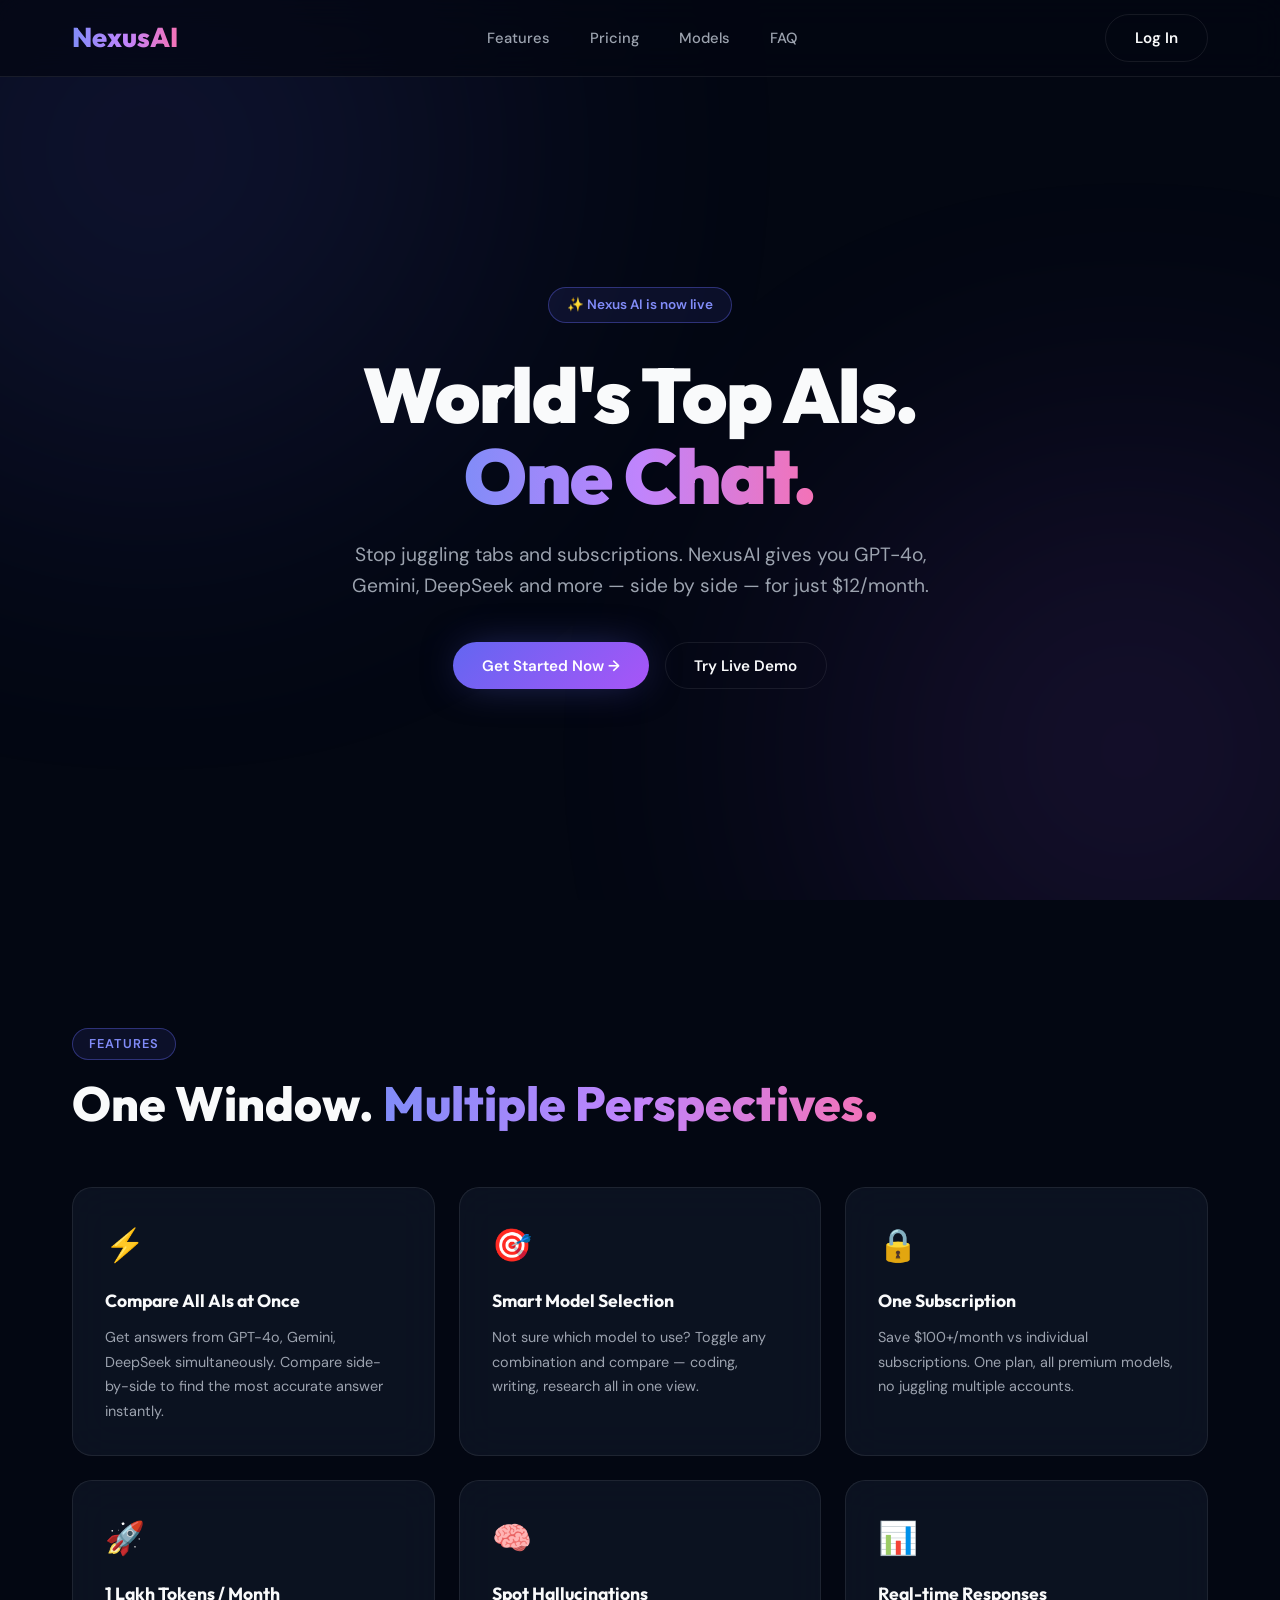
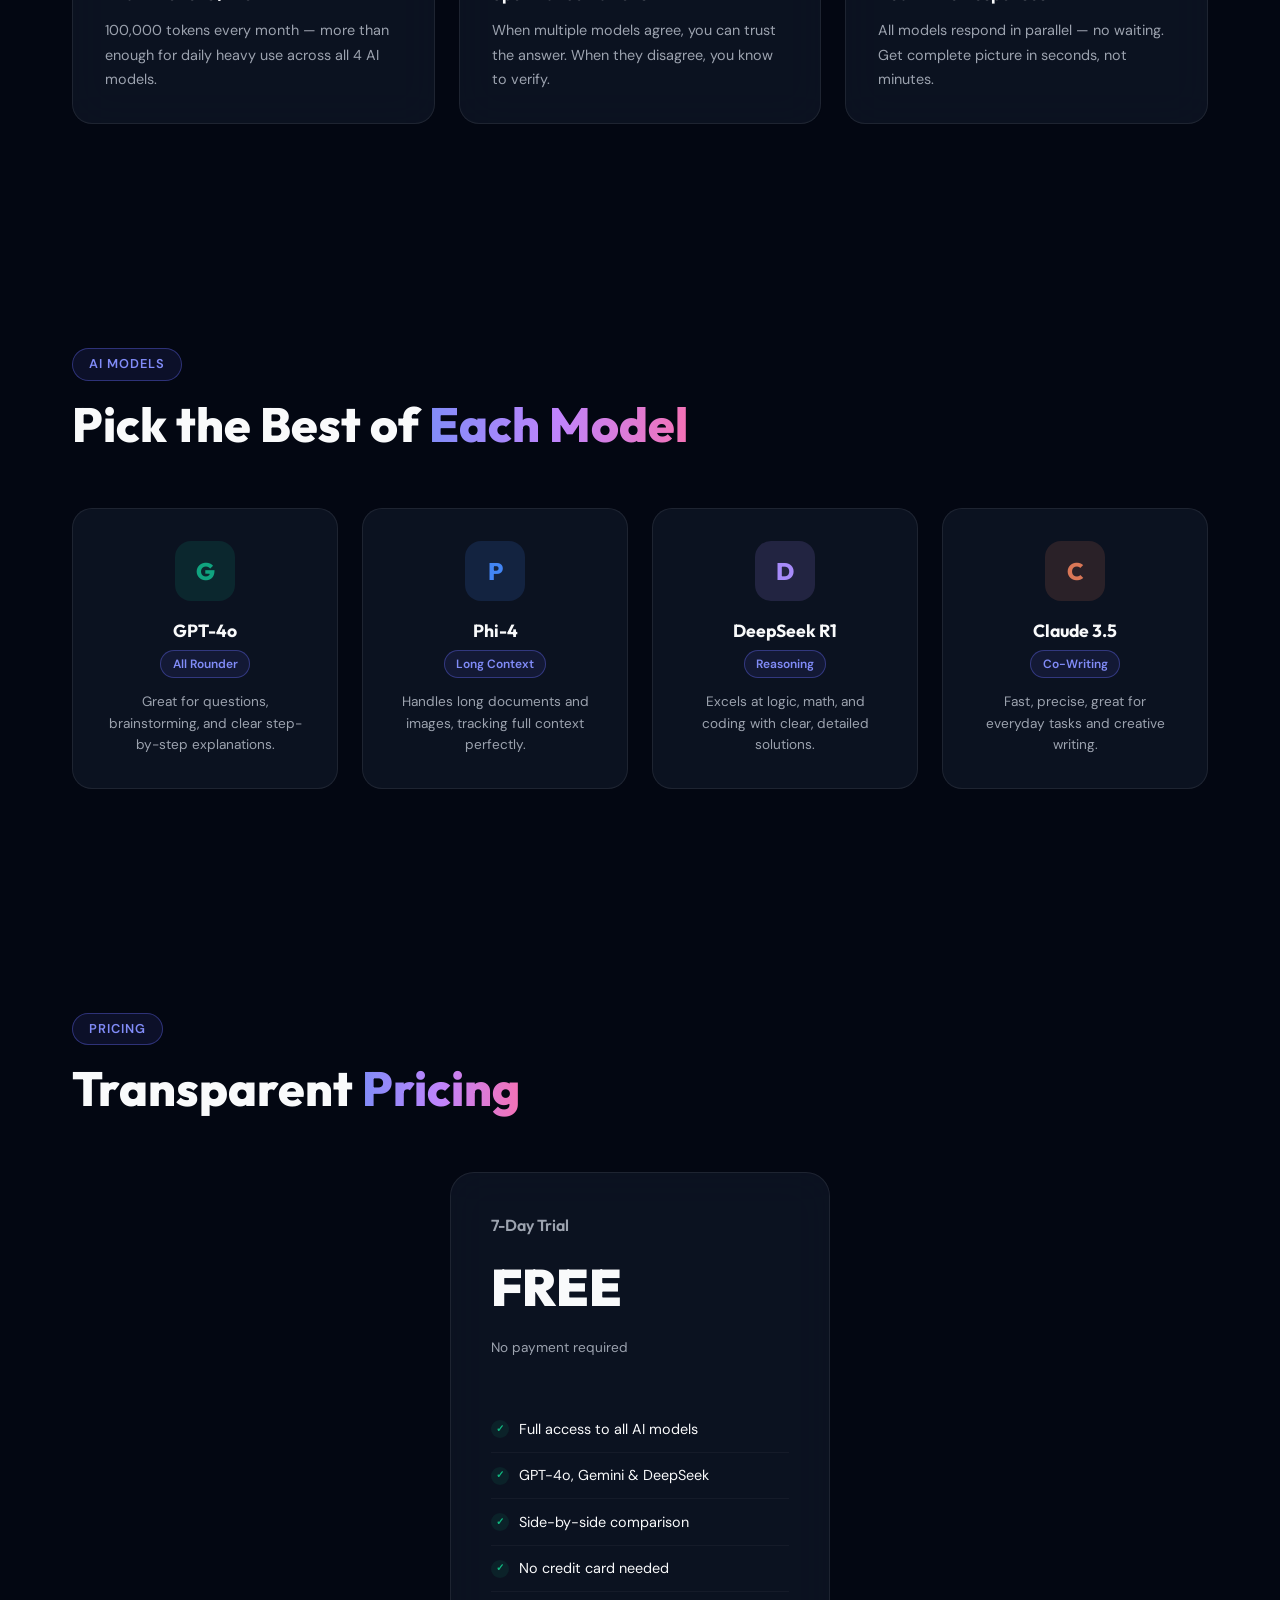
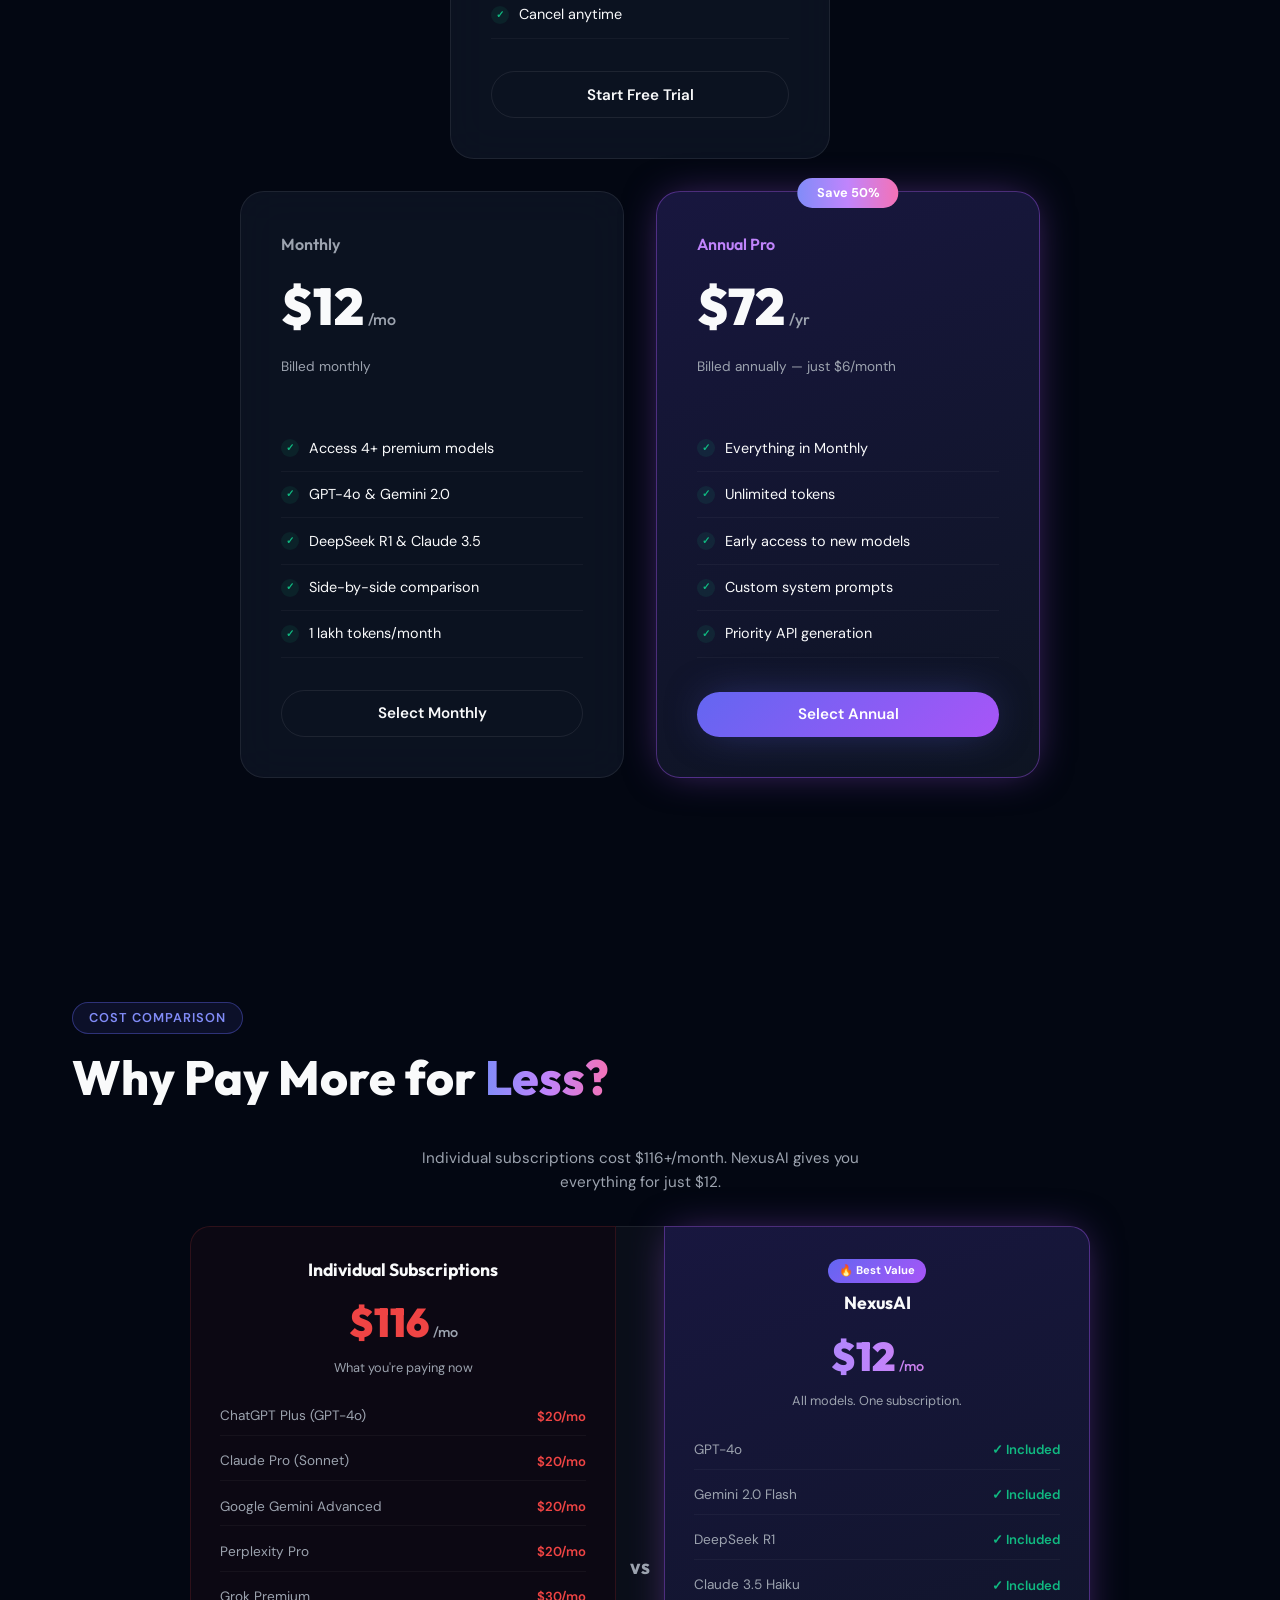
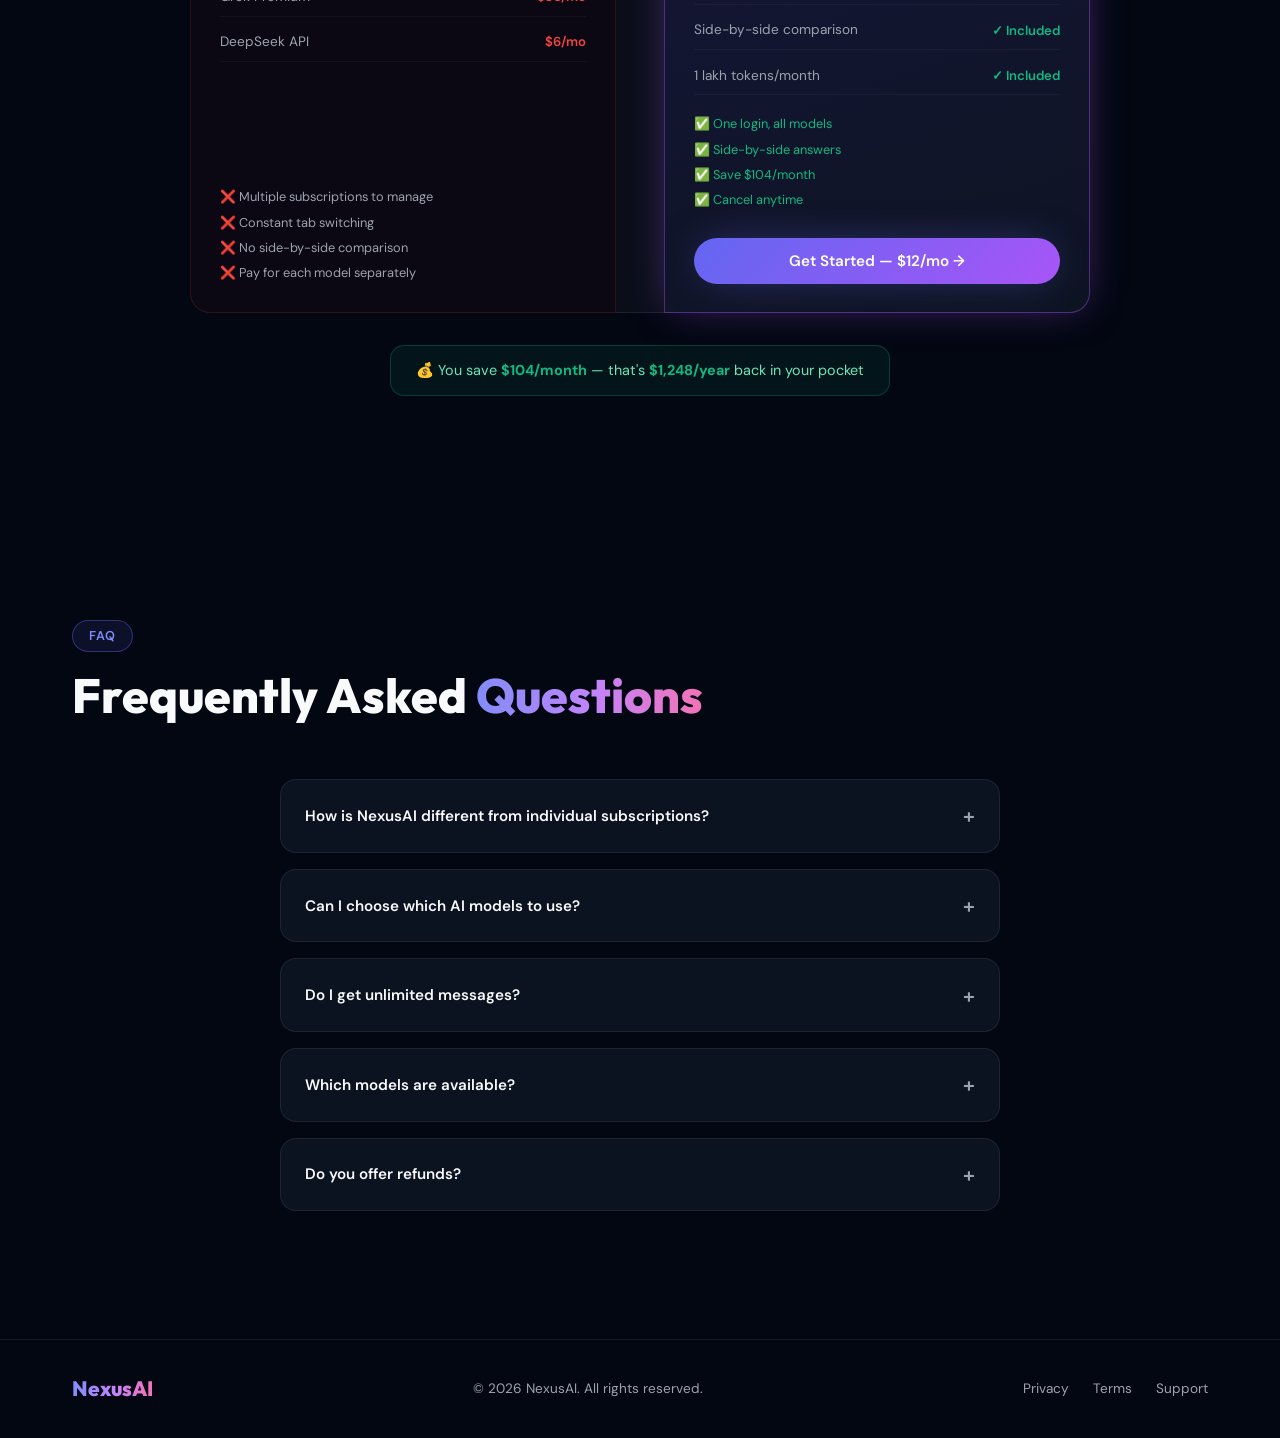
==== commit f880266e: "Update index.html" ====
--- a/index.html
+++ b/index.html
@@ -49,7 +49,7 @@
     <!-- HERO -->
     <section class="hero" id="home">
         <div class="container hero-inner">
-            <div class="badge">✨ Nexus 2.0 is now live</div>
+            <div class="badge">✨ Nexus AI is now live</div>
             <h1>World's Top AIs.<br><span class="gradient-text">One Chat.</span></h1>
             <p class="hero-sub">Stop juggling tabs and subscriptions. NexusAI gives you GPT-4o, Gemini, DeepSeek and more — side by side — for just $12/month.</p>
             <div class="hero-btns">
@@ -606,4 +606,4 @@
 
     <script src="script.js"></script>
 </body>
-</html>+</html>
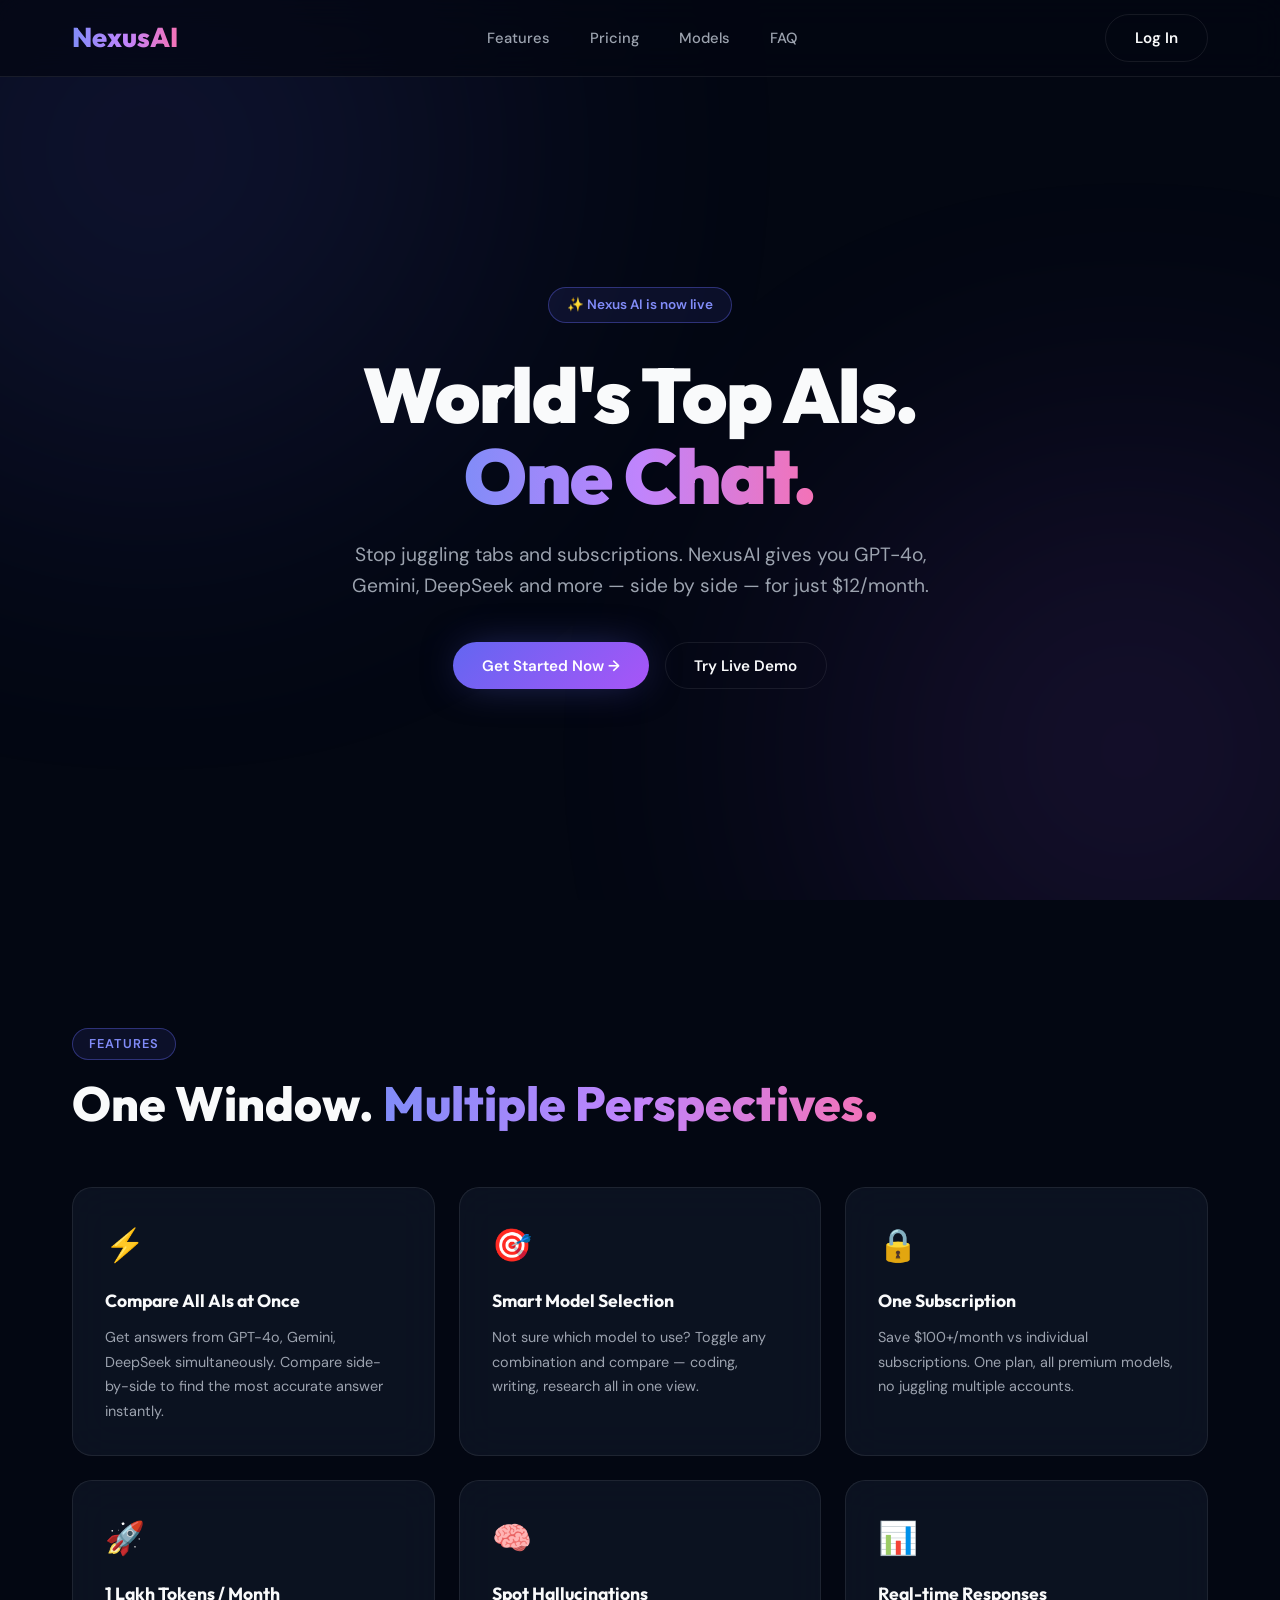
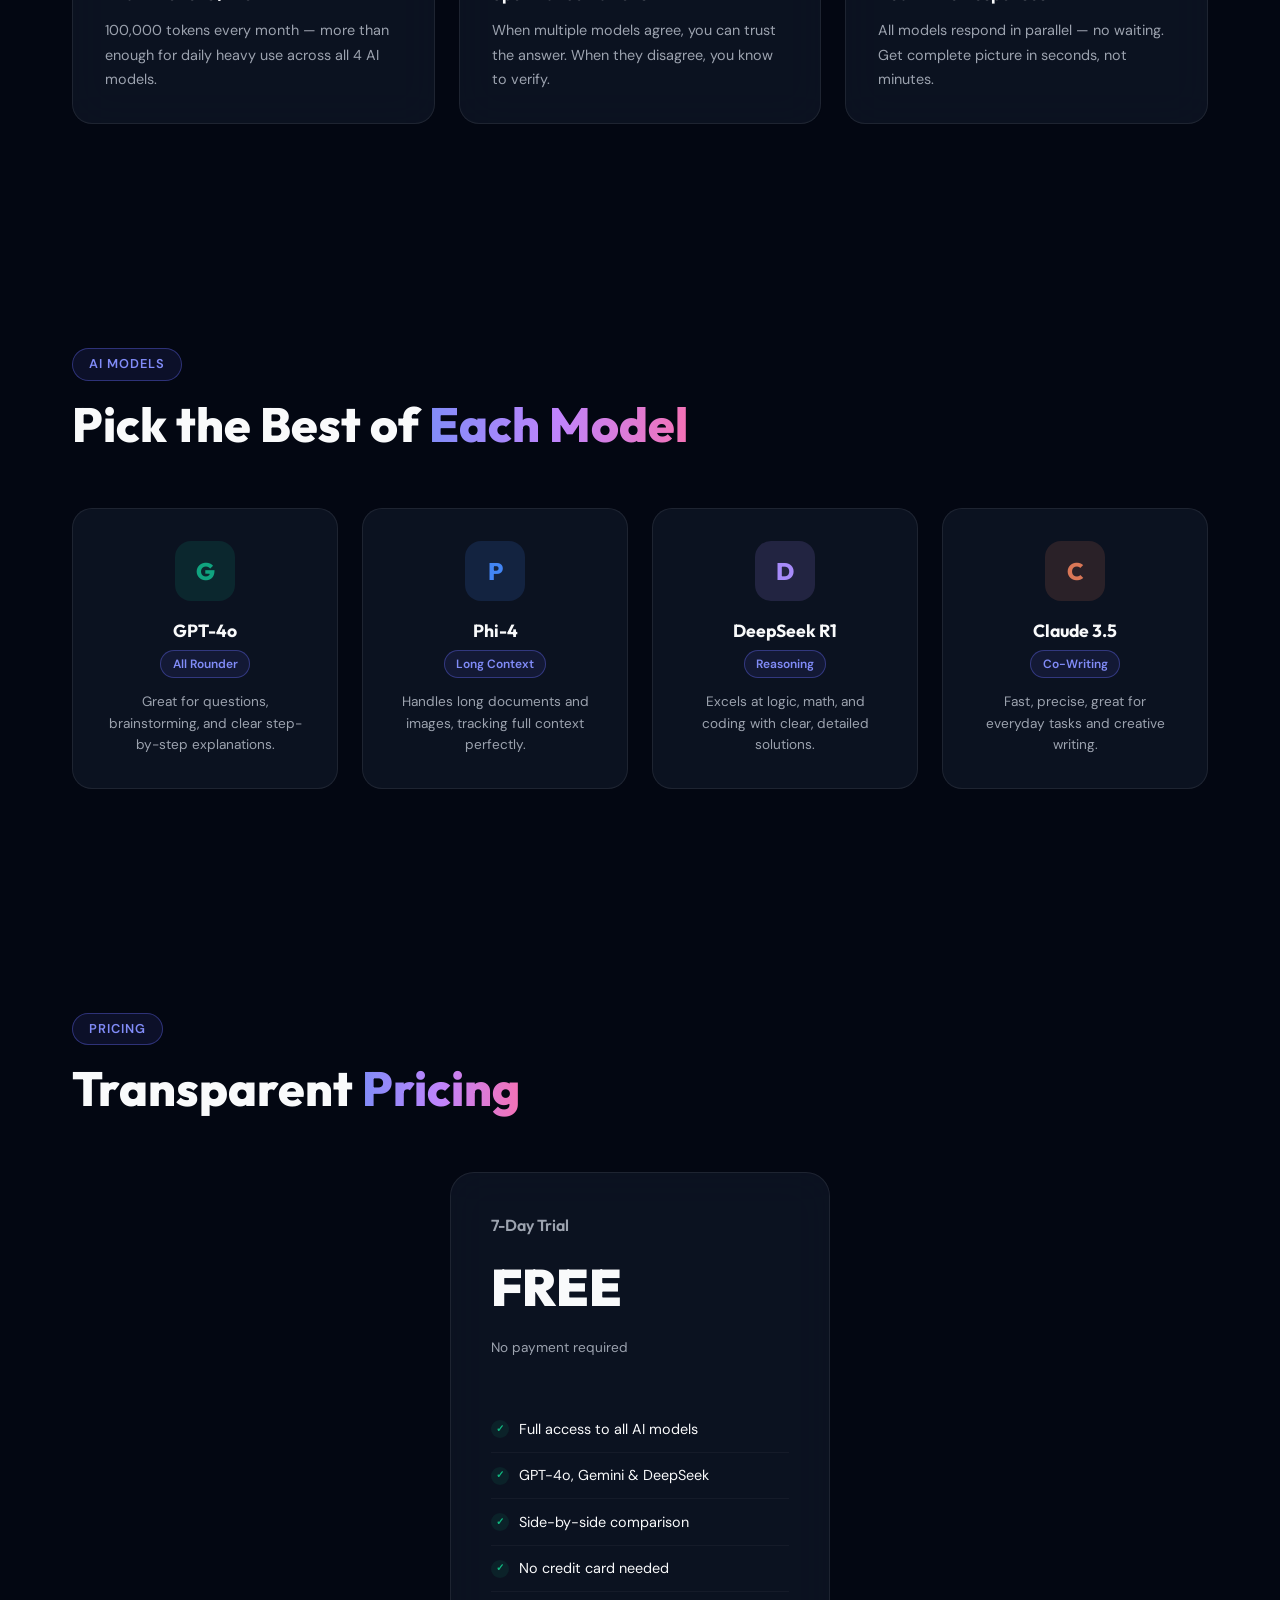
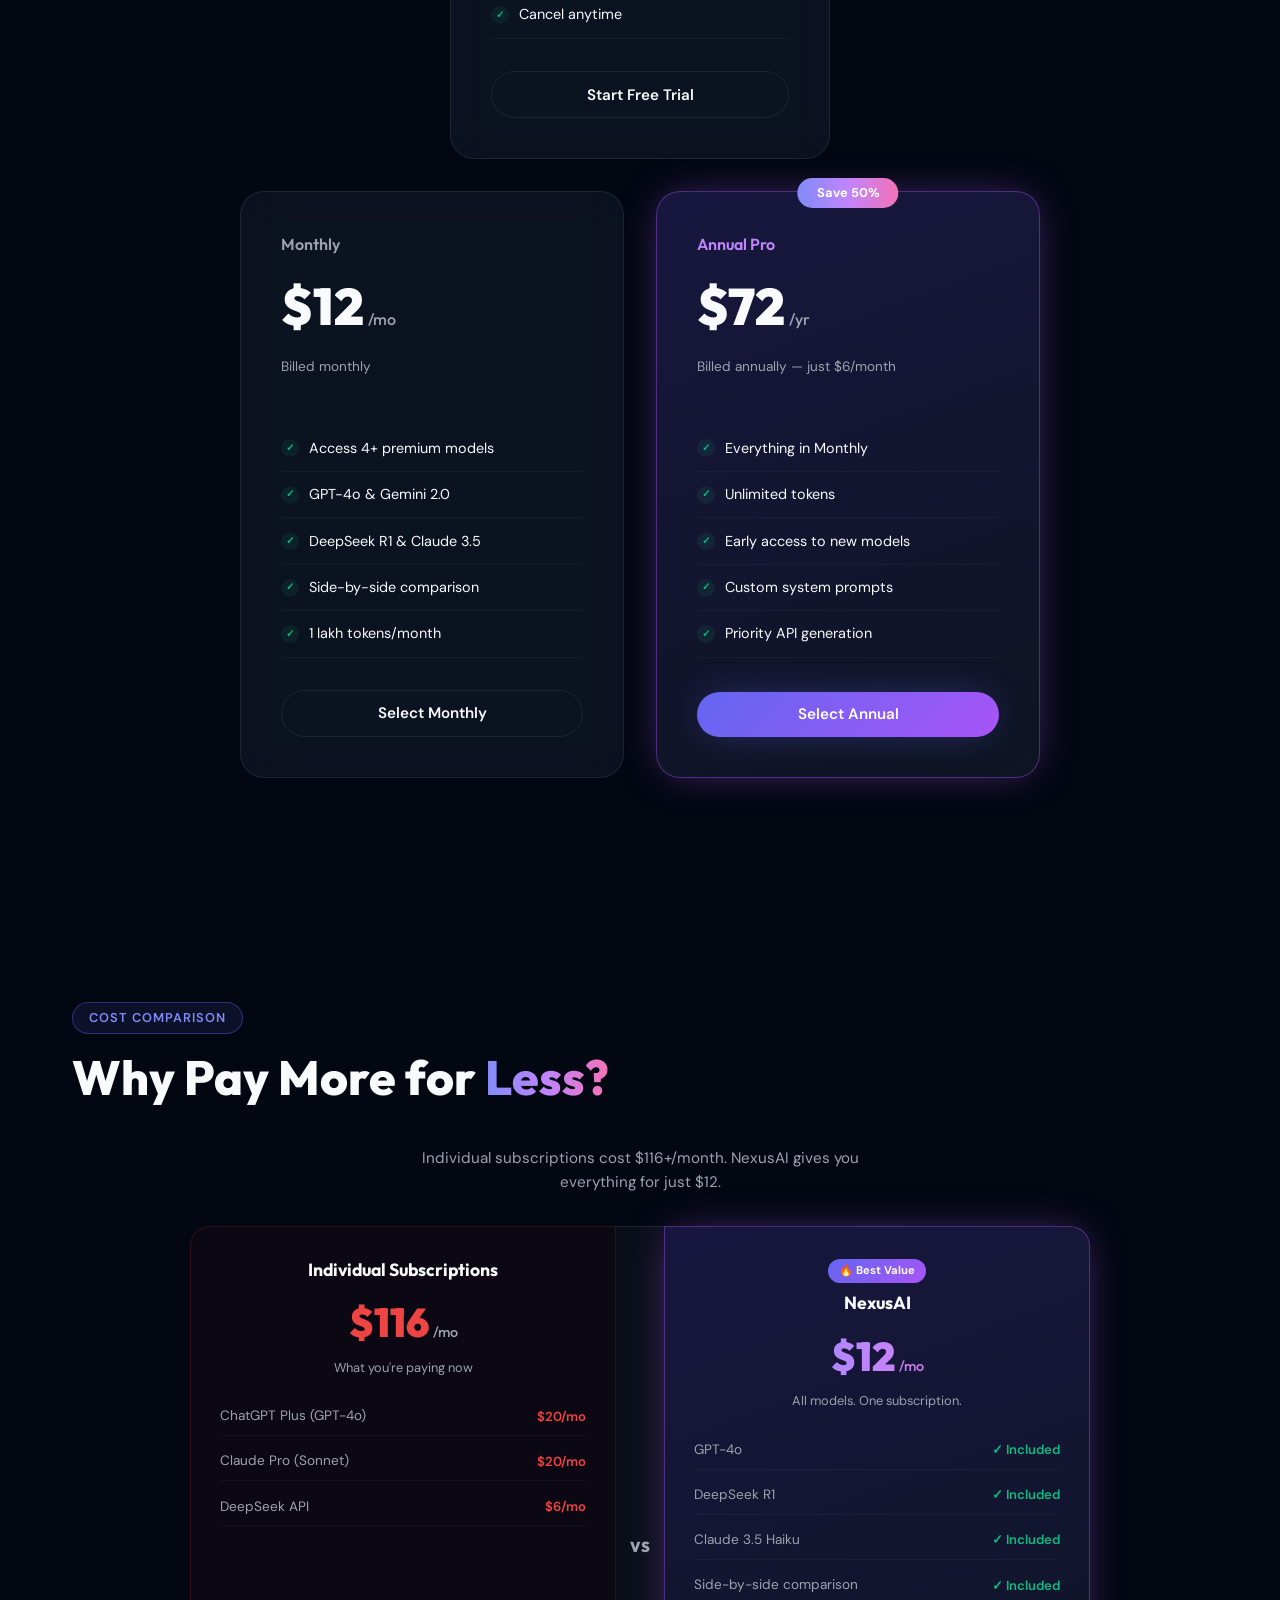
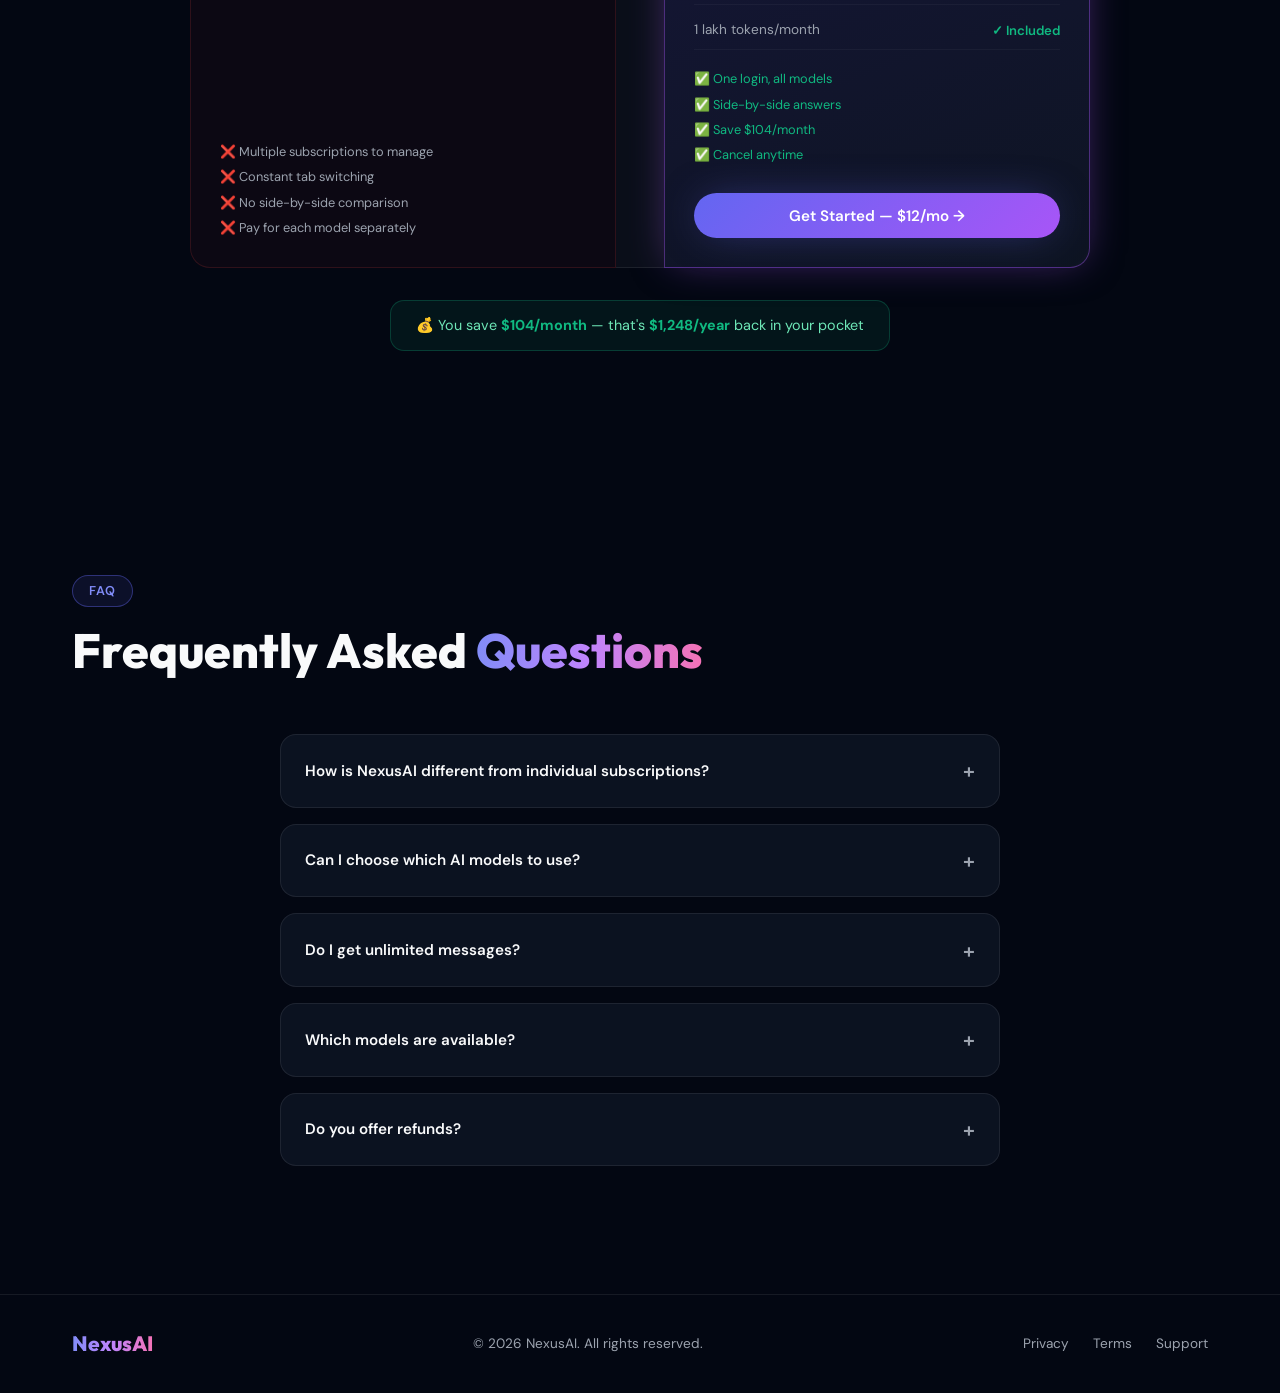
==== commit 583f73d9: "Update index.html" ====
--- a/index.html
+++ b/index.html
@@ -216,18 +216,6 @@
                             <span class="bad-price">$20/mo</span>
                         </div>
                         <div class="compare-item">
-                            <span class="compare-model-name">Google Gemini Advanced</span>
-                            <span class="bad-price">$20/mo</span>
-                        </div>
-                        <div class="compare-item">
-                            <span class="compare-model-name">Perplexity Pro</span>
-                            <span class="bad-price">$20/mo</span>
-                        </div>
-                        <div class="compare-item">
-                            <span class="compare-model-name">Grok Premium</span>
-                            <span class="bad-price">$30/mo</span>
-                        </div>
-                        <div class="compare-item">
                             <span class="compare-model-name">DeepSeek API</span>
                             <span class="bad-price">$6/mo</span>
                         </div>
@@ -252,10 +240,6 @@
                     <div class="compare-items">
                         <div class="compare-item">
                             <span class="compare-model-name">GPT-4o</span>
-                            <span class="good-price">✓ Included</span>
-                        </div>
-                        <div class="compare-item">
-                            <span class="compare-model-name">Gemini 2.0 Flash</span>
                             <span class="good-price">✓ Included</span>
                         </div>
                         <div class="compare-item">
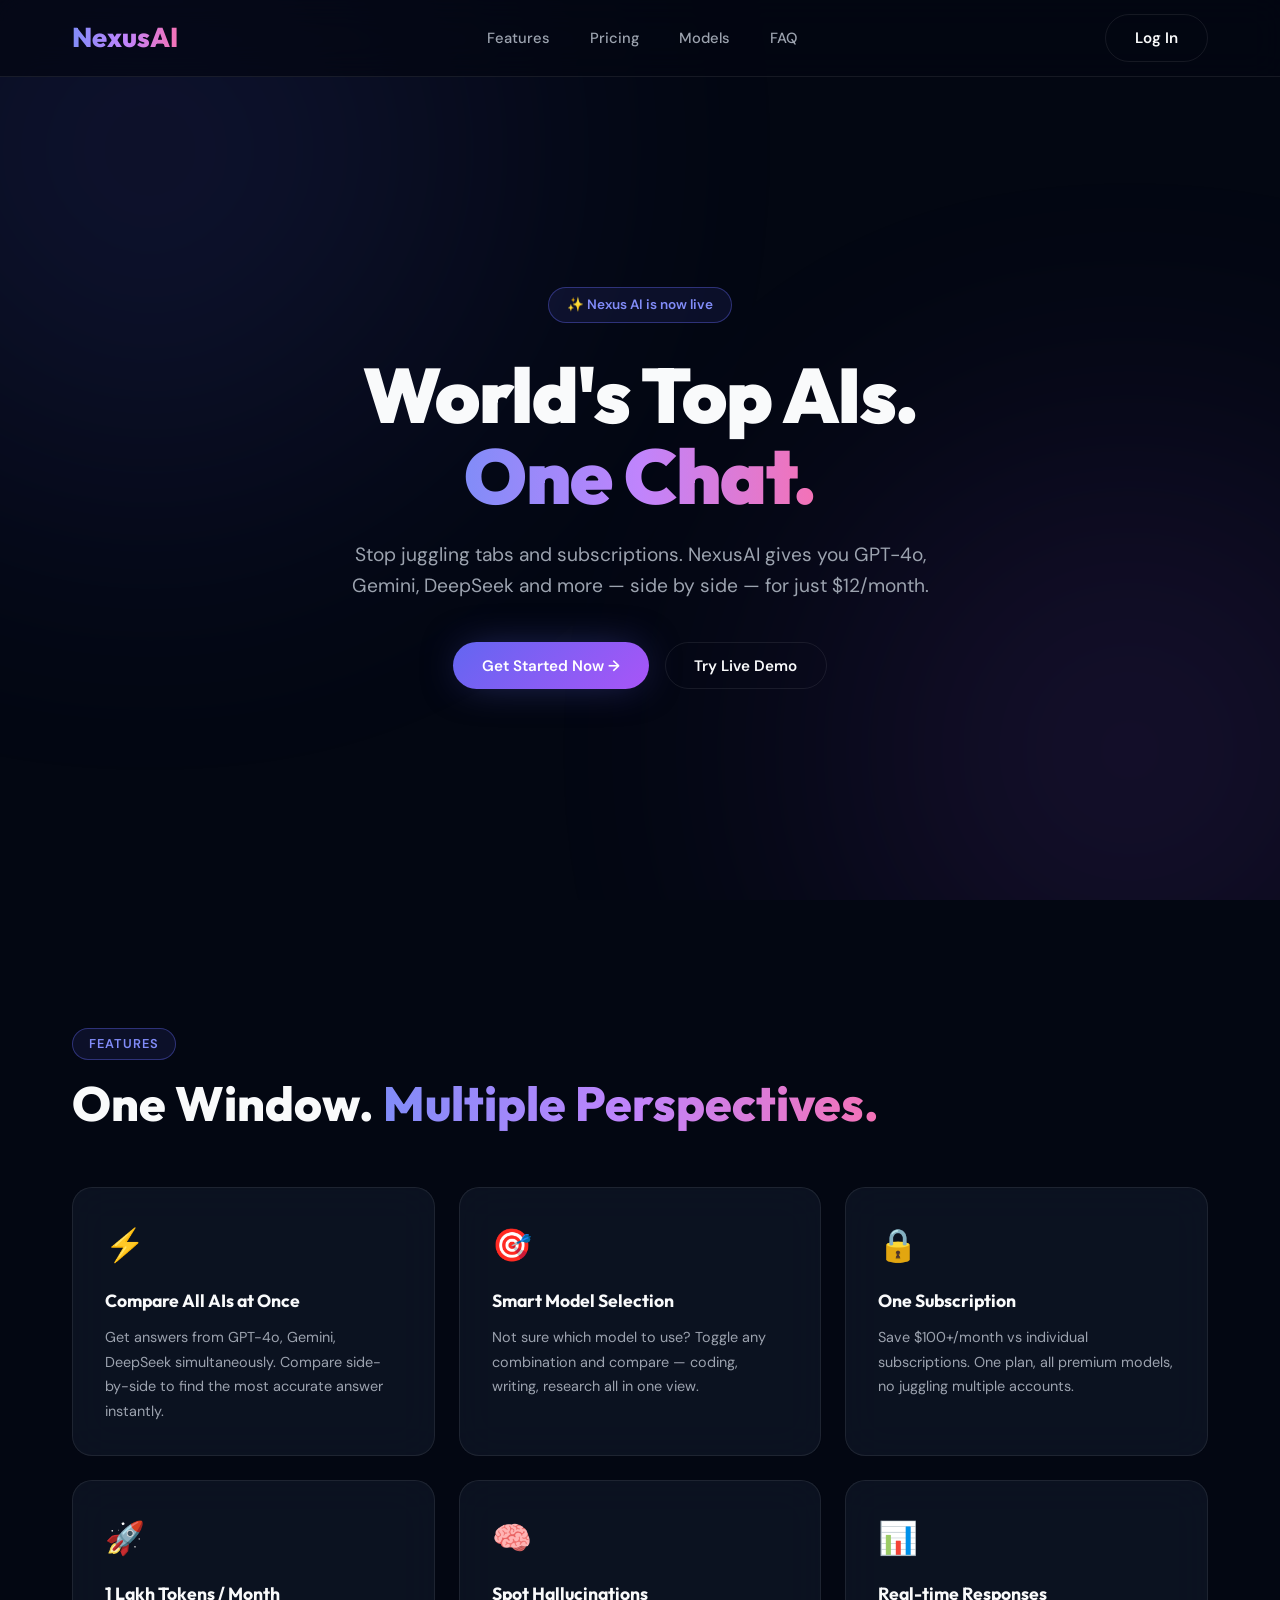
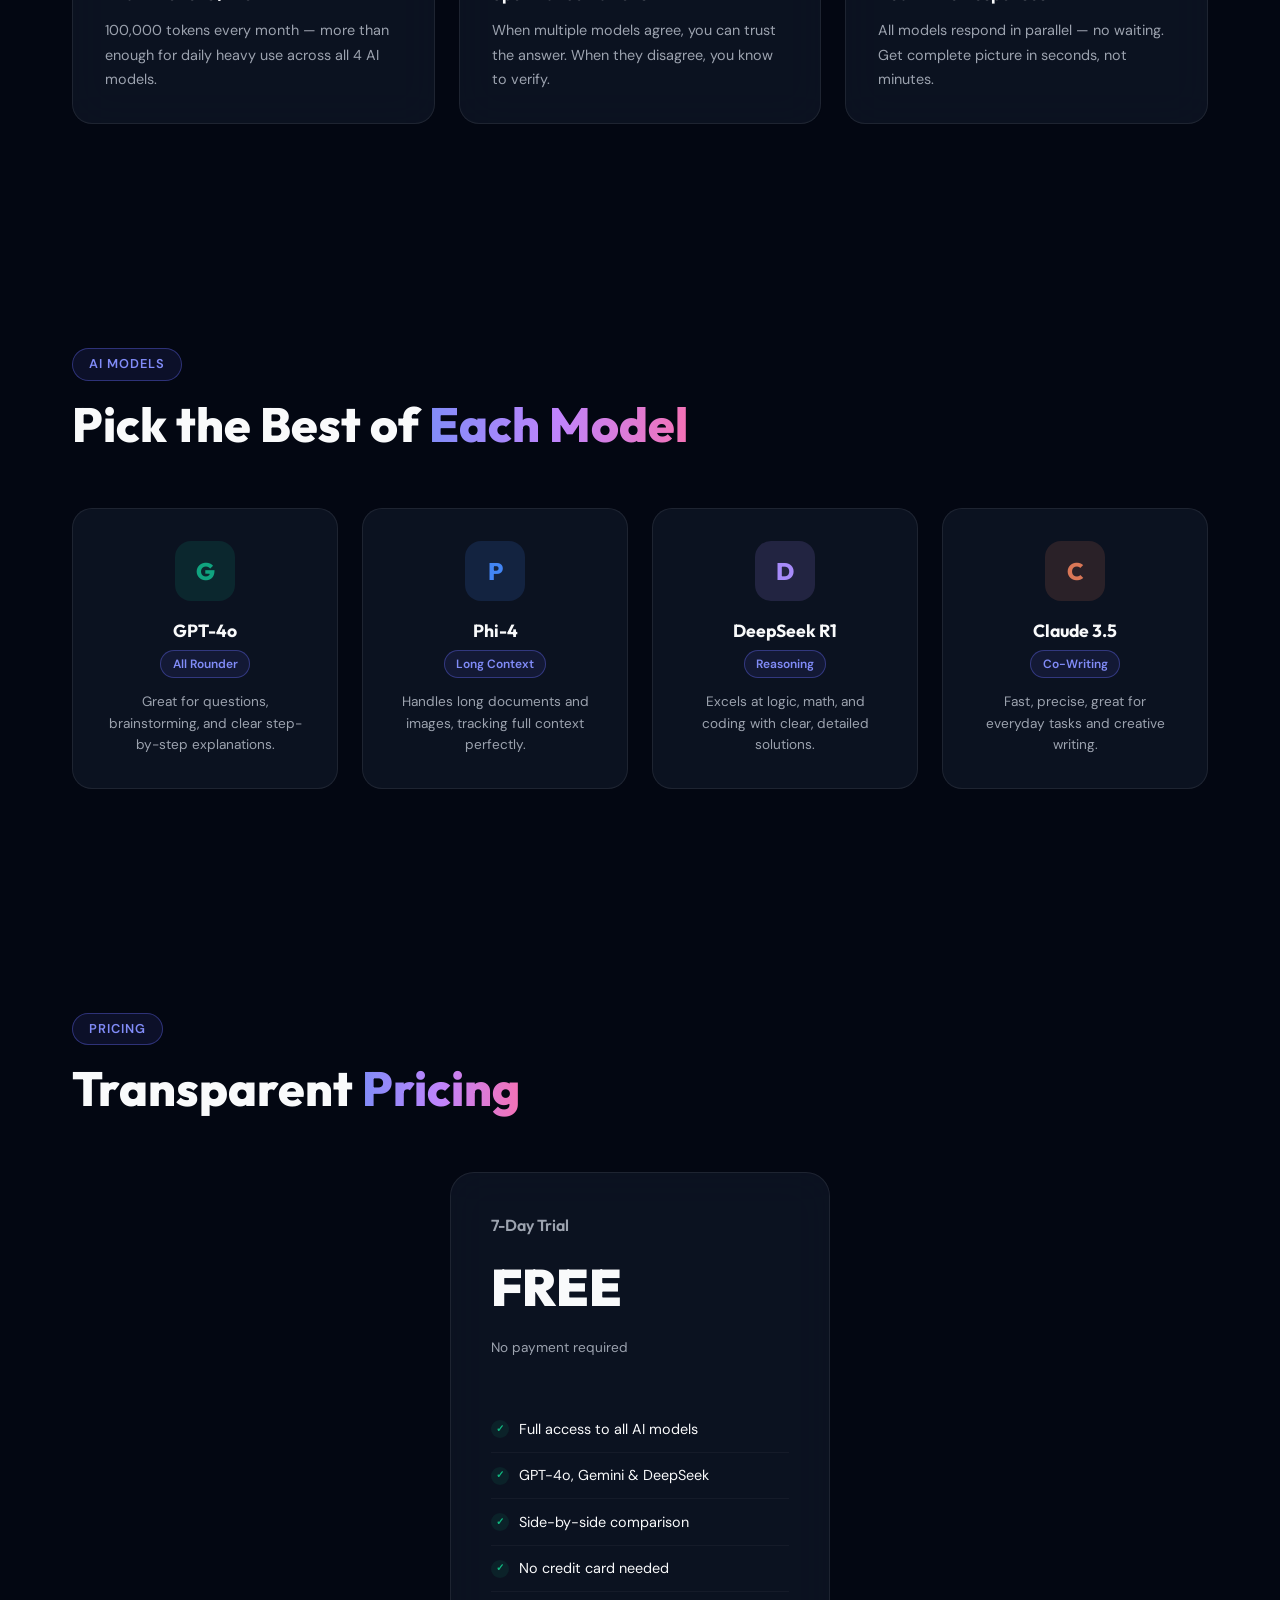
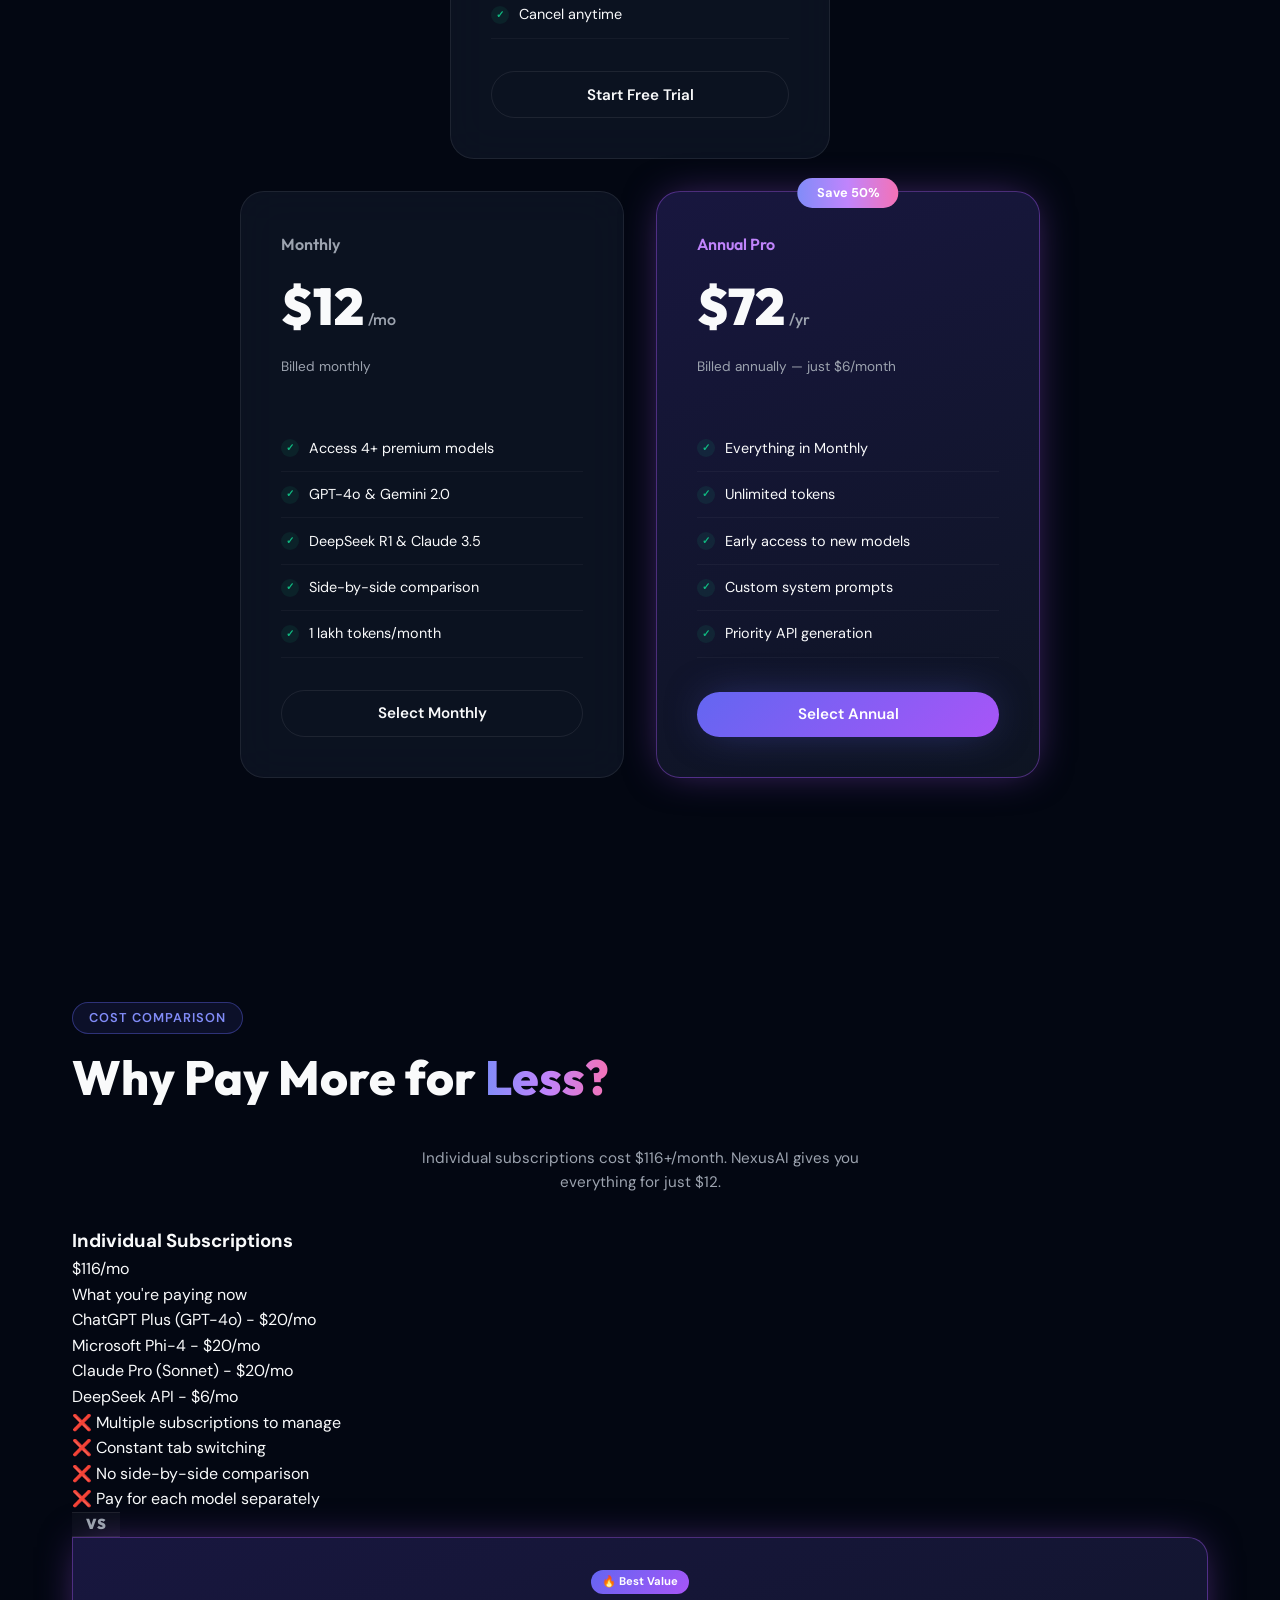
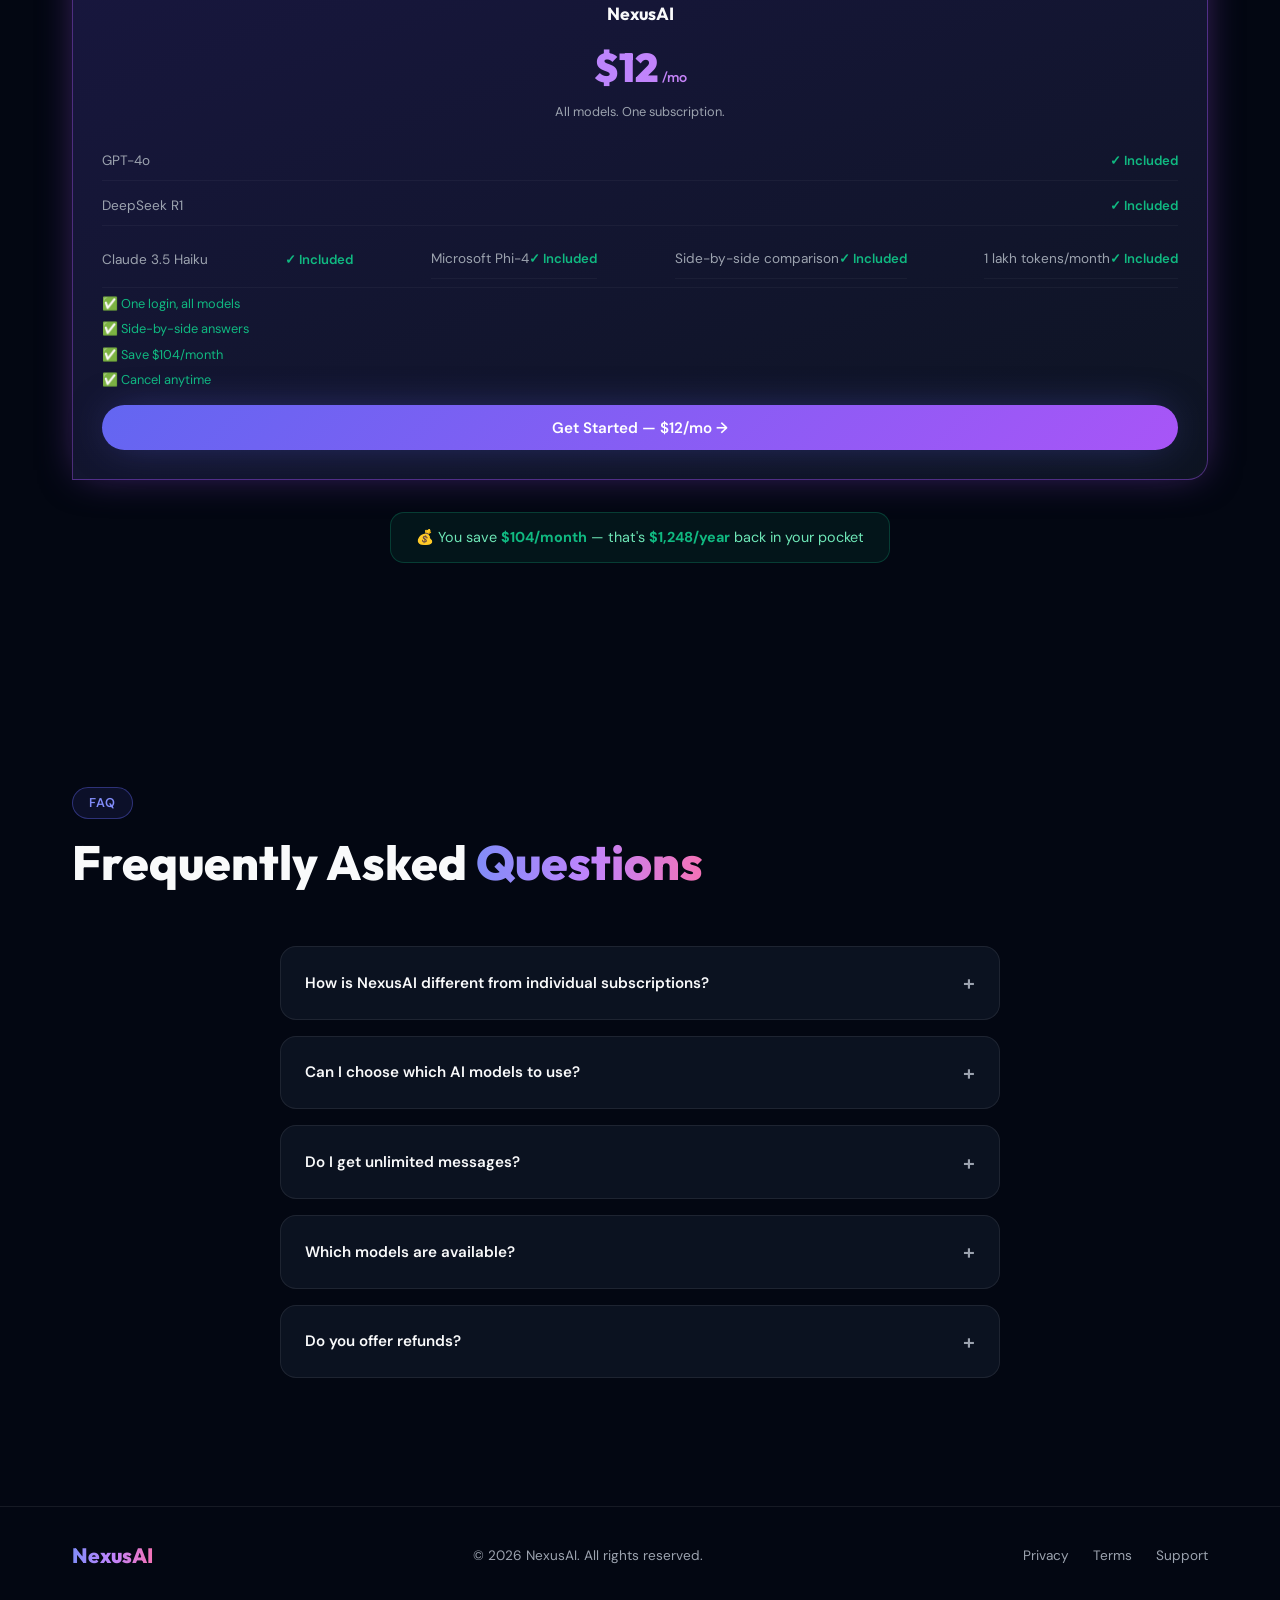
==== commit 5987a7a1: "Update index.html" ====
--- a/index.html
+++ b/index.html
@@ -194,42 +194,41 @@
 
     <!-- COMPARE SECTION -->
     <section class="compare-section" id="compare">
-        <div class="container">
+    <div class="container">
             <div class="section-badge">Cost Comparison</div>
             <h2 class="section-title">Why Pay More for <span class="gradient-text">Less?</span></h2>
             <p class="compare-sub">Individual subscriptions cost $116+/month. NexusAI gives you everything for just $12.</p>
-
-            <div class="compare-wrapper">
-                <div class="compare-col compare-bad">
-                    <div class="compare-col-header">
-                        <h3>Individual Subscriptions</h3>
-                        <div class="compare-total bad">$116<span>/mo</span></div>
-                        <p>What you're paying now</p>
-                    </div>
-                    <div class="compare-items">
-                        <div class="compare-item">
-                            <span class="compare-model-name">ChatGPT Plus (GPT-4o)</span>
-                            <span class="bad-price">$20/mo</span>
-                        </div>
-                        <div class="compare-item">
-                            <span class="compare-model-name">Claude Pro (Sonnet)</span>
-                            <span class="bad-price">$20/mo</span>
-                        </div>
-                        <div class="compare-item">
-                            <span class="compare-model-name">DeepSeek API</span>
-                            <span class="bad-price">$6/mo</span>
-                        </div>
-                    </div>
-                    <div class="compare-cons">
-                        <div class="compare-con">❌ Multiple subscriptions to manage</div>
-                        <div class="compare-con">❌ Constant tab switching</div>
-                        <div class="compare-con">❌ No side-by-side comparison</div>
-                        <div class="compare-con">❌ Pay for each model separately</div>
-                    </div>
-                </div>
-
+            <div class="compare-box">
+    <h3>Individual Subscriptions</h3>
+    <div class="total-price">$116<span>/mo</span></div>
+    <p>What you're paying now</p>
+    <div class="compare-box">
+        ChatGPT Plus (GPT-4o) - $20/mo
+    </div>
+    <div class="compare-box">
+        Microsoft Phi-4 - $20/mo
+    </div>
+    <div class="compare-box">
+        Claude Pro (Sonnet) - $20/mo
+    </div>
+    <div class="compare-box">
+        DeepSeek API - $6/mo
+    </div>
+    <div class="compare-box">
+        ❌ Multiple subscriptions to manage
+    </div>
+    <div class="compare-box">
+        ❌ Constant tab switching
+    </div>
+    <div class="compare-box">
+        ❌ No side-by-side comparison
+    </div>
+    <div class="compare-box">
+        ❌ Pay for each model separately
+    </div>
+
+</div>
                 <div class="vs-badge">VS</div>
-
                 <div class="compare-col compare-good">
                     <div class="compare-col-header">
                         <div class="compare-best-tag">🔥 Best Value</div>
@@ -248,6 +247,9 @@
                         </div>
                         <div class="compare-item">
                             <span class="compare-model-name">Claude 3.5 Haiku</span>
+                            <span class="good-price">✓ Included</span>
+                        <div class = "compare-item">
+                            <span class="compare-model-name">Microsoft Phi-4 </span>
                             <span class="good-price">✓ Included</span>
                         </div>
                         <div class="compare-item">
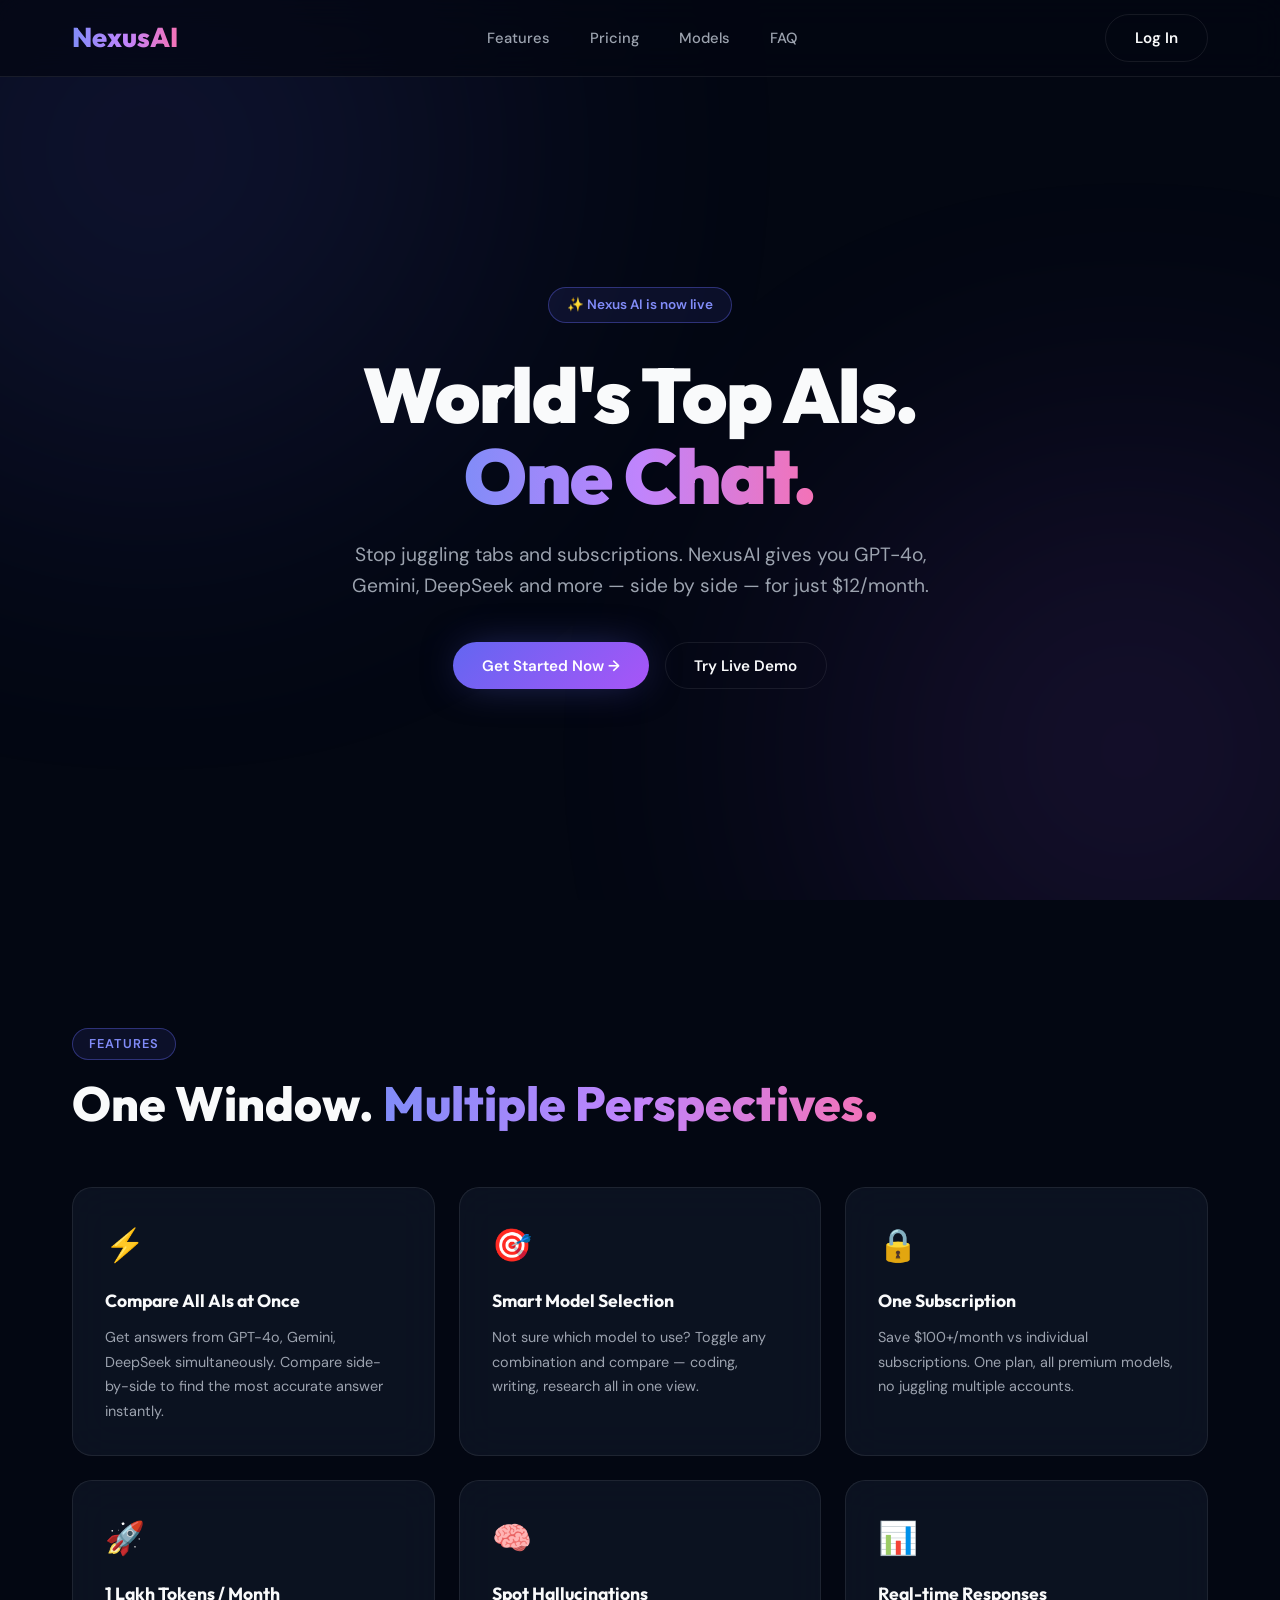
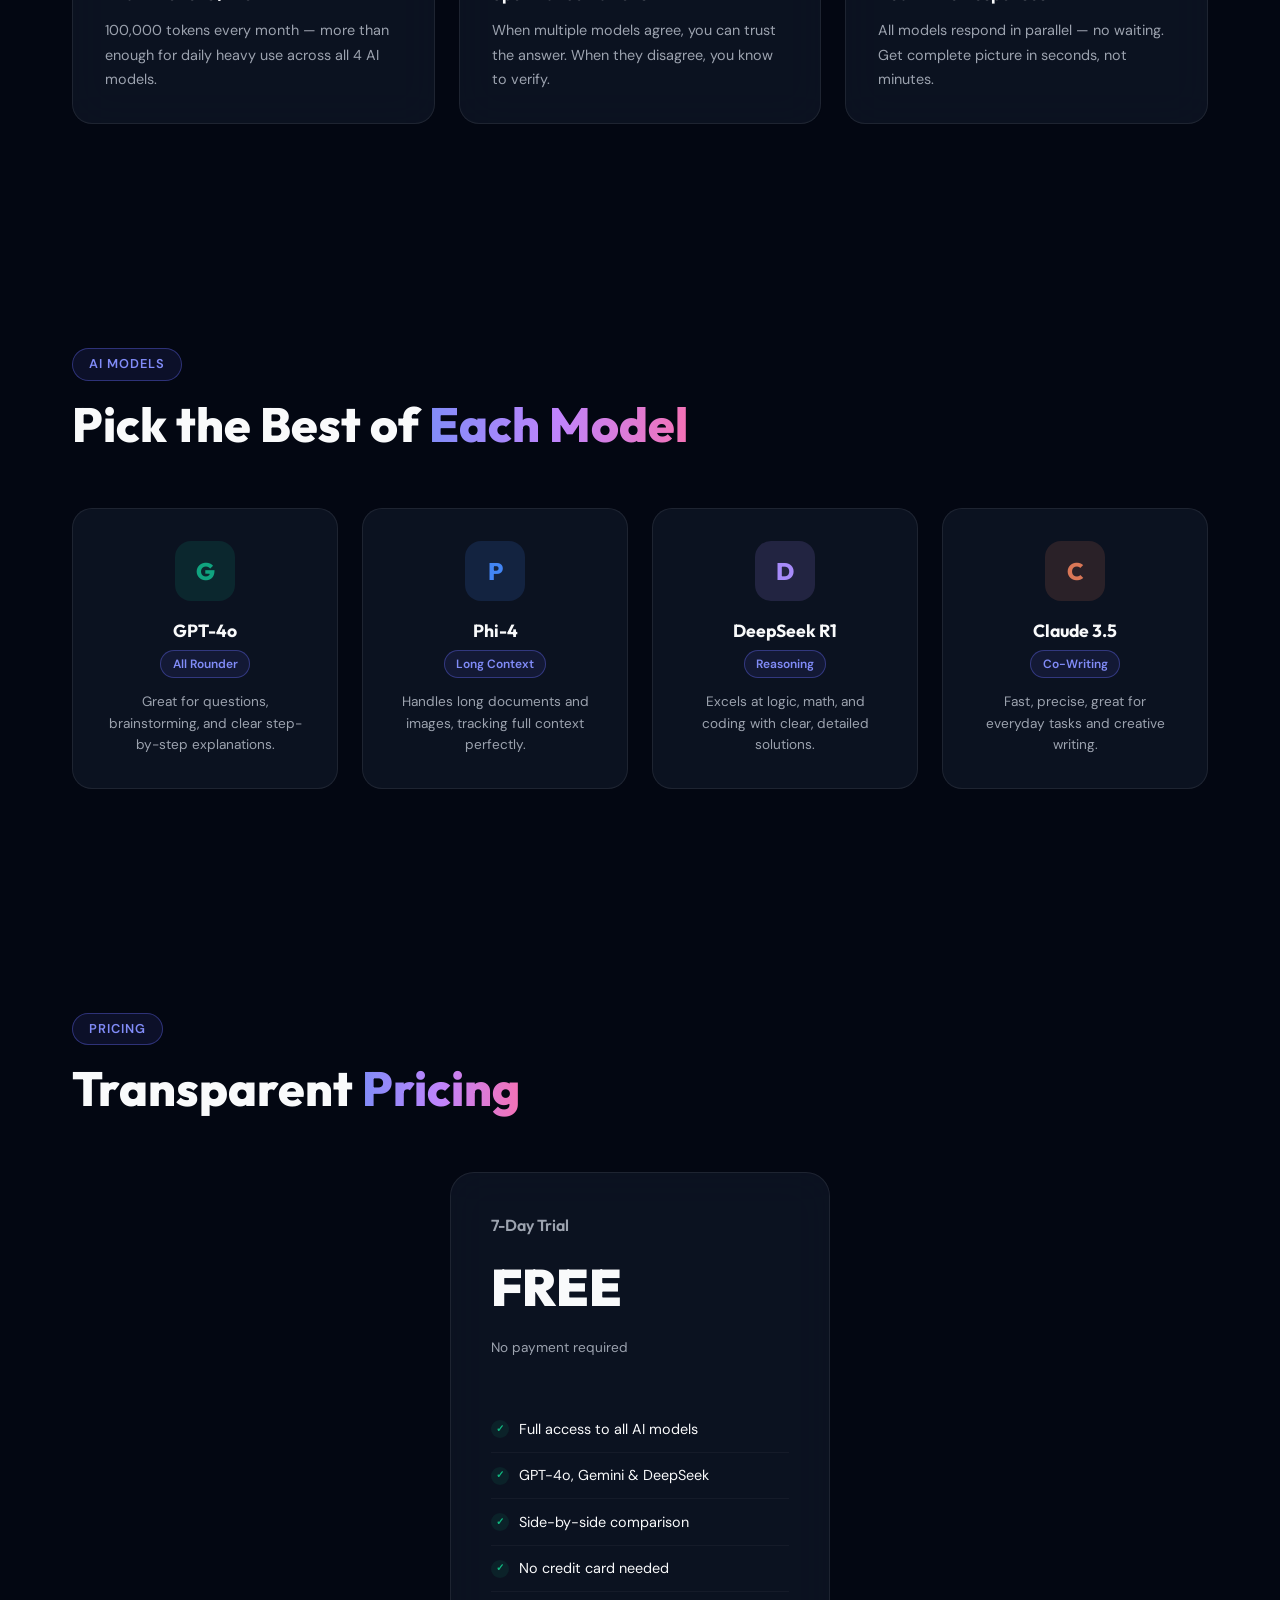
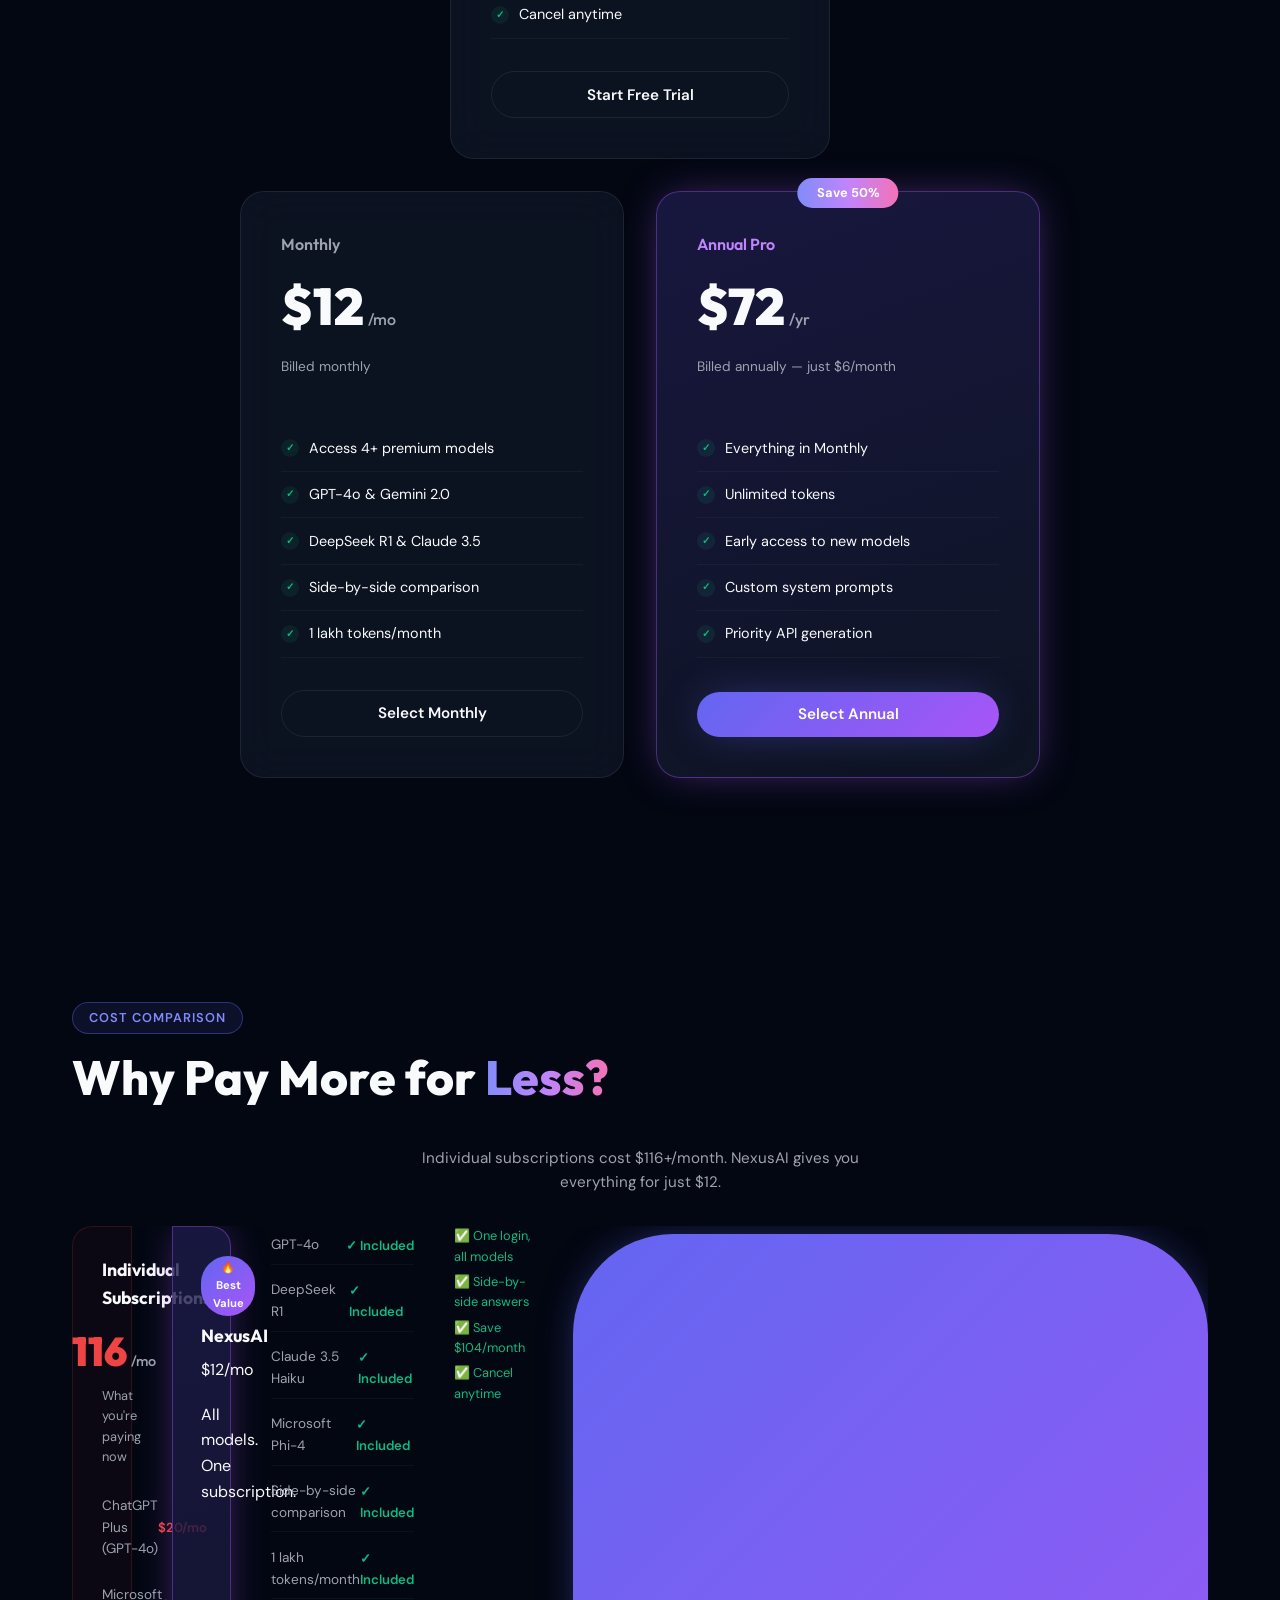
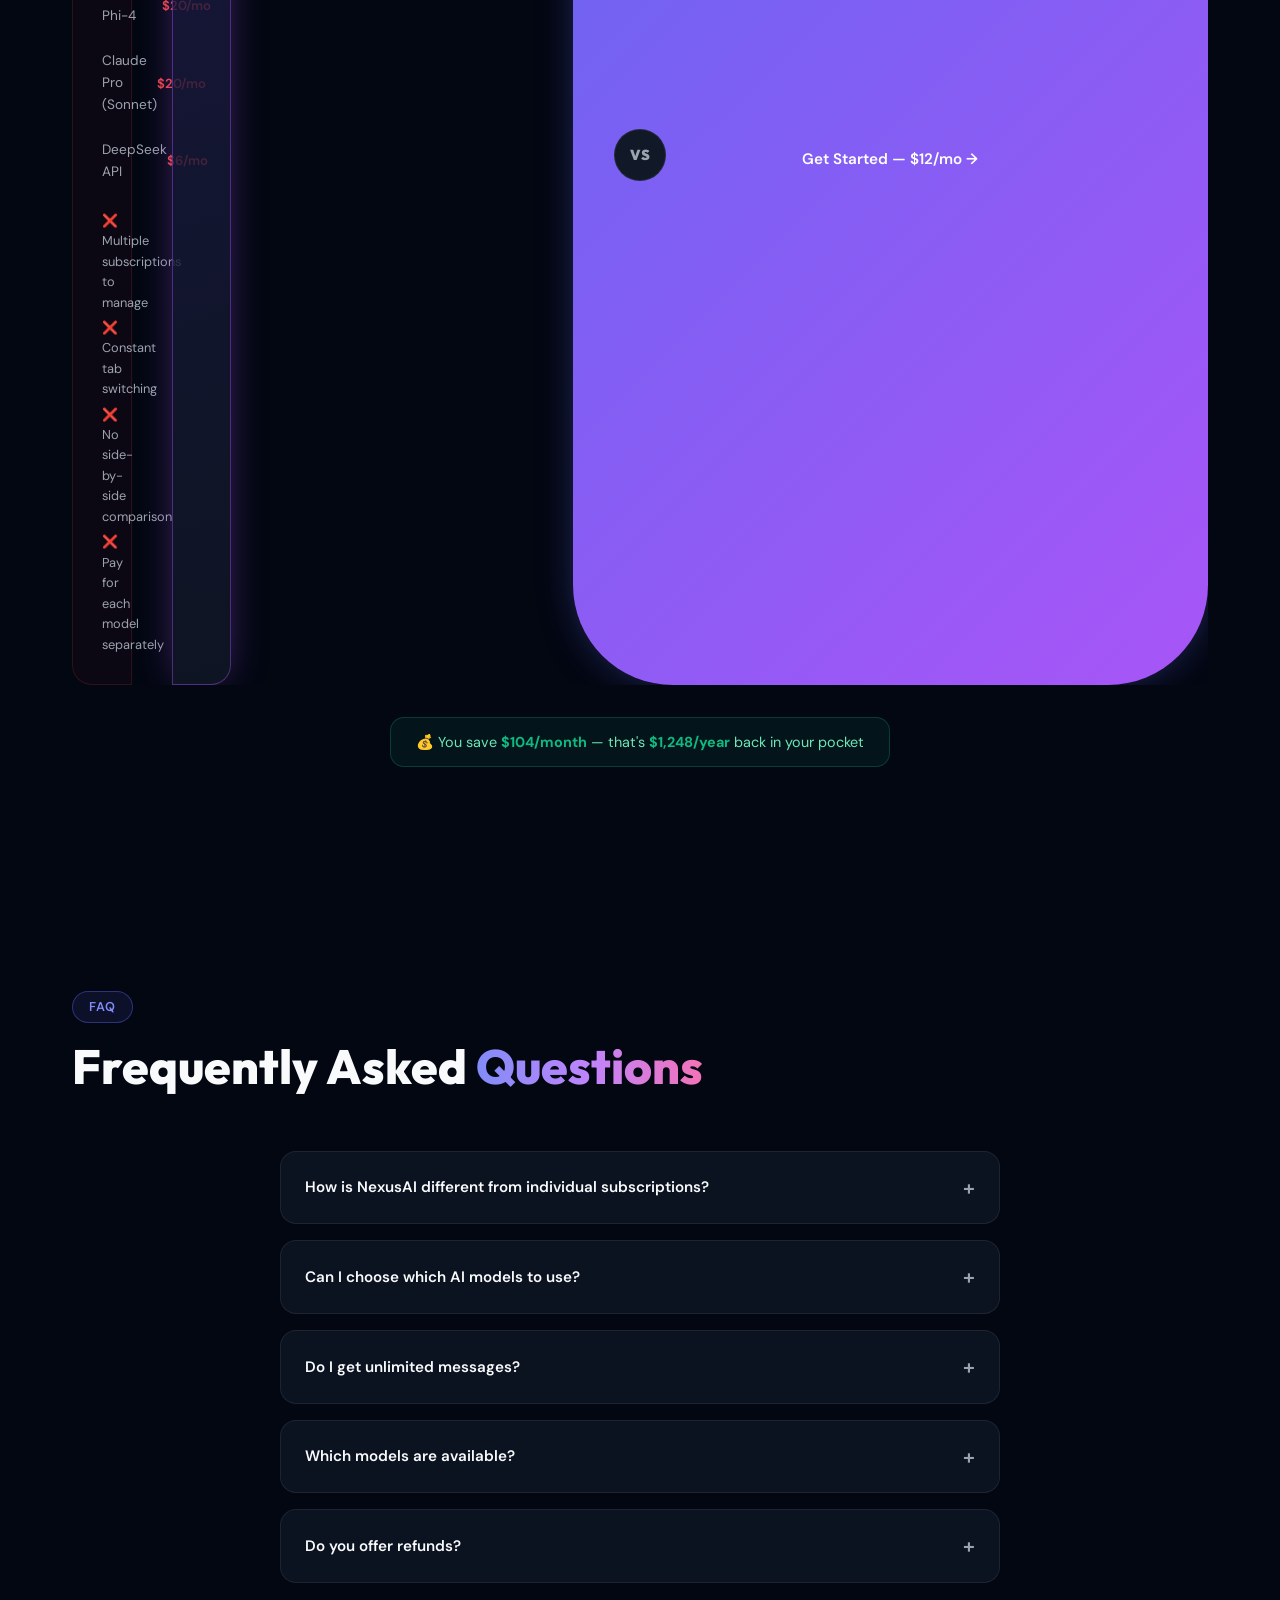
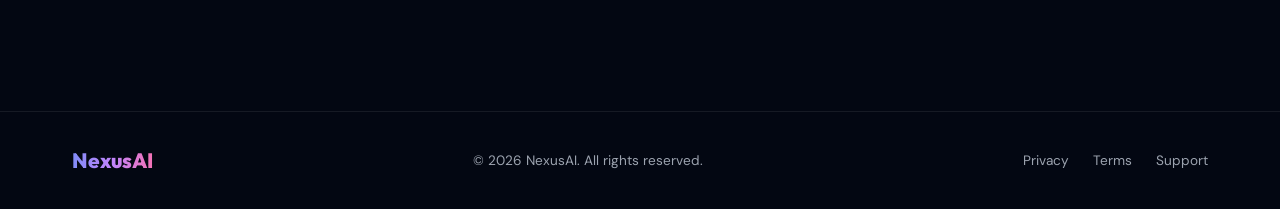
==== commit d8a4a6c4: "Update index.html" ====
--- a/index.html
+++ b/index.html
@@ -195,87 +195,155 @@
     <!-- COMPARE SECTION -->
     <section class="compare-section" id="compare">
     <div class="container">
-            <div class="section-badge">Cost Comparison</div>
-            <h2 class="section-title">Why Pay More for <span class="gradient-text">Less?</span></h2>
-            <p class="compare-sub">Individual subscriptions cost $116+/month. NexusAI gives you everything for just $12.</p>
-            <div class="compare-box">
-    <h3>Individual Subscriptions</h3>
-    <div class="total-price">$116<span>/mo</span></div>
-    <p>What you're paying now</p>
-    <div class="compare-box">
-        ChatGPT Plus (GPT-4o) - $20/mo
+        <div class="section-badge">Cost Comparison</div>
+        <h2 class="section-title">
+            Why Pay More for <span class="gradient-text">Less?</span>
+        </h2>
+        <p class="compare-sub">
+            Individual subscriptions cost $116+/month.
+            NexusAI gives you everything for just $12.
+        </p>
+        <div class="compare-wrapper">
+            <!-- LEFT CARD -->
+            <div class="compare-col compare-bad">
+                <div class="compare-col-header">
+                    <h3>Individual Subscriptions</h3>
+                    <div class="compare-total bad">
+                        $116<span>/mo</span>
+                    </div>
+                    <p>What you're paying now</p>
+                </div>
+                <div class="compare-items">
+                    <div class="compare-item">
+                        <span class="compare-model-name">
+                            ChatGPT Plus (GPT-4o)
+                        </span>
+                        <span class="bad-price">$20/mo</span>
+                    </div>
+                    <div class="compare-item">
+                        <span class="compare-model-name">
+                            Microsoft Phi-4
+                        </span>
+                        <span class="bad-price">$20/mo</span>
+                    </div>
+                    <div class="compare-item">
+                        <span class="compare-model-name">
+                            Claude Pro (Sonnet)
+                        </span>
+                        <span class="bad-price">$20/mo</span>
+                    </div>
+                    <div class="compare-item">
+                        <span class="compare-model-name">
+                            DeepSeek API
+                        </span>
+                        <span class="bad-price">$6/mo</span>
+                    </div>
+                </div>
+                <div class="compare-cons">
+                    <div class="compare-con">
+                        ❌ Multiple subscriptions to manage
+                    </div>
+                    <div class="compare-con">
+                        ❌ Constant tab switching
+                    </div>
+                    <div class="compare-con">
+                        ❌ No side-by-side comparison
+                    </div>
+                    <div class="compare-con">
+                        ❌ Pay for each model separately
+                    </div>
+                </div>
+            </div>
+            <!-- VS BADGE -->
+            <div class="vs-badge">VS</div
+            <!-- RIGHT CARD -->
+            <div class="compare-col compare-good">
+                <div class="compare-col-header">
+                    <div class="compare-best-tag">
+                        🔥 Best Value
+                    </div>
+                    <h3>NexusAI</h3
+                    <div class="compare-total good">
+                        $12<span>/mo</span>
+                    </div>
+                    <p>All models. One subscription.</p>
+                </div>
+                <div class="compare-items">
+                    <div class="compare-item">
+                        <span class="compare-model-name">
+                            GPT-4o
+                        </span>
+                        <span class="good-price">
+                            ✓ Included
+                        </span>
+                    </div>
+                    <div class="compare-item">
+                        <span class="compare-model-name">
+                            DeepSeek R1
+                        </span>
+                        <span class="good-price">
+                            ✓ Included
+                        </span>
+                    </div>
+                    <div class="compare-item">
+                        <span class="compare-model-name">
+                            Claude 3.5 Haiku
+                        </span>
+                        <span class="good-price">
+                            ✓ Included
+                        </span>
+                    </div>
+                    <div class="compare-item">
+                        <span class="compare-model-name">
+                            Microsoft Phi-4
+                        </span>
+                        <span class="good-price">
+                            ✓ Included
+                        </span>
+                    </div>
+                    <div class="compare-item">
+                        <span class="compare-model-name">
+                            Side-by-side comparison
+                        </span>
+                        <span class="good-price">
+                            ✓ Included
+                        </span>
+                    </div>
+                    <div class="compare-item">
+                        <span class="compare-model-name">
+                            1 lakh tokens/month
+                        </span>
+                        <span class="good-price">
+                            ✓ Included
+                        </span>
+                    </div>
+                </div>
+                <div class="compare-cons">
+                    <div class="compare-pro">
+                        ✅ One login, all models
+                    </div>
+                    <div class="compare-pro">
+                        ✅ Side-by-side answers
+                    </div>
+                    <div class="compare-pro">
+                        ✅ Save $104/month
+                    </div>
+                    <div class="compare-pro">
+                        ✅ Cancel anytime
+                    </div>
+                </div>
+                <button class="btn btn-primary compare-cta" id="compareCta">
+                    Get Started — $12/mo →
+                </button>
+            </div>
+        </div>
+        <div class="savings-banner">
+            💰 You save <strong>$104/month</strong> —
+            that's <strong>$1,248/year</strong> back in your pocket
+        </div>
+
     </div>
-    <div class="compare-box">
-        Microsoft Phi-4 - $20/mo
-    </div>
-    <div class="compare-box">
-        Claude Pro (Sonnet) - $20/mo
-    </div>
-    <div class="compare-box">
-        DeepSeek API - $6/mo
-    </div>
-    <div class="compare-box">
-        ❌ Multiple subscriptions to manage
-    </div>
-    <div class="compare-box">
-        ❌ Constant tab switching
-    </div>
-    <div class="compare-box">
-        ❌ No side-by-side comparison
-    </div>
-    <div class="compare-box">
-        ❌ Pay for each model separately
-    </div>
-
-</div>
-                <div class="vs-badge">VS</div>
-                <div class="compare-col compare-good">
-                    <div class="compare-col-header">
-                        <div class="compare-best-tag">🔥 Best Value</div>
-                        <h3>NexusAI</h3>
-                        <div class="compare-total good">$12<span>/mo</span></div>
-                        <p>All models. One subscription.</p>
-                    </div>
-                    <div class="compare-items">
-                        <div class="compare-item">
-                            <span class="compare-model-name">GPT-4o</span>
-                            <span class="good-price">✓ Included</span>
-                        </div>
-                        <div class="compare-item">
-                            <span class="compare-model-name">DeepSeek R1</span>
-                            <span class="good-price">✓ Included</span>
-                        </div>
-                        <div class="compare-item">
-                            <span class="compare-model-name">Claude 3.5 Haiku</span>
-                            <span class="good-price">✓ Included</span>
-                        <div class = "compare-item">
-                            <span class="compare-model-name">Microsoft Phi-4 </span>
-                            <span class="good-price">✓ Included</span>
-                        </div>
-                        <div class="compare-item">
-                            <span class="compare-model-name">Side-by-side comparison</span>
-                            <span class="good-price">✓ Included</span>
-                        </div>
-                        <div class="compare-item">
-                            <span class="compare-model-name">1 lakh tokens/month</span>
-                            <span class="good-price">✓ Included</span>
-                        </div>
-                    </div>
-                    <div class="compare-cons">
-                        <div class="compare-pro">✅ One login, all models</div>
-                        <div class="compare-pro">✅ Side-by-side answers</div>
-                        <div class="compare-pro">✅ Save $104/month</div>
-                        <div class="compare-pro">✅ Cancel anytime</div>
-                    </div>
-                    <button class="btn btn-primary compare-cta" id="compareCta">Get Started — $12/mo →</button>
-                </div>
-            </div>
-
-            <div class="savings-banner">
-                💰 You save <strong>$104/month</strong> — that's <strong>$1,248/year</strong> back in your pocket
-            </div>
-        </div>
-    </section>
+</section>
 
     <!-- FAQ -->
     <section class="faq-section" id="faq">
--- a/style.css
+++ b/style.css
@@ -905,9 +905,21 @@
 .compare-section { padding: 6rem 0; }
 .compare-sub { color: var(--text-muted); text-align: center; max-width: 500px; margin: -1rem auto 2rem; font-size: 0.95rem; }
 
-.compare-wrapper {
-    display: flex; gap: 0; align-items: stretch;
-    position: relative; max-width: 900px; margin: 0 auto;
+.compare-wrapper{
+    display: flex;
+    align-items: stretch;
+    justify-content: center;
+    gap: 40px;
+    width: 100%;
+    max-width: 1200px;
+    margin: auto;
+    position: relative;
+    overflow: hidden;
+}
+
+.compare-col{
+    flex: 1;
+    min-width: 0;
 }
 
 .compare-col {
@@ -923,25 +935,21 @@
     background: linear-gradient(160deg, rgba(30,27,75,0.8), rgba(17,24,39,0.8));
     border: 1px solid rgba(168,85,247,0.4);
     border-radius: 0 20px 20px 0;
-    box-shadow: var(--glow-secondary);
-}
-
+   box-shadow: var(--glow-secondary);
+}
 .compare-col-header { text-align: center; }
 .compare-col-header h3 { font-family: 'Outfit', sans-serif; font-size: 1.1rem; font-weight: 700; margin-bottom: 0.4rem; }
 .compare-col-header p { color: var(--text-muted); font-size: 0.8rem; margin-top: 0.2rem; }
-
 .compare-total { font-family: 'Outfit', sans-serif; font-size: 2.5rem; font-weight: 900; display: flex; align-items: baseline; justify-content: center; gap: 4px; }
 .compare-total span { font-size: 0.9rem; font-weight: 500; color: var(--text-muted); }
 .compare-total.bad { color: #ef4444; }
 .compare-total.good { background: var(--gradient-text); -webkit-background-clip: text; -webkit-text-fill-color: transparent; }
-
 .compare-best-tag {
     display: inline-block; padding: 0.2rem 0.7rem;
     background: var(--gradient-btn); border-radius: 100px;
     font-size: 0.7rem; font-weight: 700; color: #fff;
     margin-bottom: 0.4rem;
 }
-
 .compare-items { display: flex; flex-direction: column; gap: 0.4rem; flex-grow: 1; }
 .compare-item {
     display: flex; justify-content: space-between; align-items: center;
@@ -951,20 +959,28 @@
 .compare-model-name { color: var(--text-muted); }
 .bad-price { color: #ef4444; font-weight: 600; font-size: 0.82rem; }
 .good-price { color: #10b981; font-weight: 600; font-size: 0.82rem; }
-
 .compare-cons { display: flex; flex-direction: column; gap: 0.3rem; }
 .compare-con { font-size: 0.8rem; color: var(--text-muted); }
 .compare-pro { font-size: 0.8rem; color: #10b981; }
-
-.vs-badge {
-    width: 48px; flex-shrink: 0;
-    display: flex; align-items: center; justify-content: center;
-    font-family: 'Outfit', sans-serif; font-size: 0.9rem; font-weight: 900;
+.vs-badge{
+    position: absolute;
+    left: 50%;
+    top: 50%;
+    transform: translate(-50%, -50%);
+    width: 52px;
+    height: 52px;
+    display: flex;
+    align-items: center;
+    justify-content: center;
+    border-radius: 50%;
+    background: #111827;
+    border: 1px solid rgba(255,255,255,0.08);
+    font-family: 'Outfit', sans-serif;
+    font-size: 0.9rem;
+    font-weight: 900;
     color: var(--text-muted);
-    background: rgba(255,255,255,0.03);
-    border-top: 1px solid var(--border-light);
-    border-bottom: 1px solid var(--border-light);
-    z-index: 1;
+
+    z-index: 20;
 }
 
 .compare-cta { width: 100%; margin-top: 0.5rem; }
@@ -1403,4 +1419,4 @@
     font-size: 0.68rem;
     color: var(--text-muted);
     margin-top: 2px;
-}+}
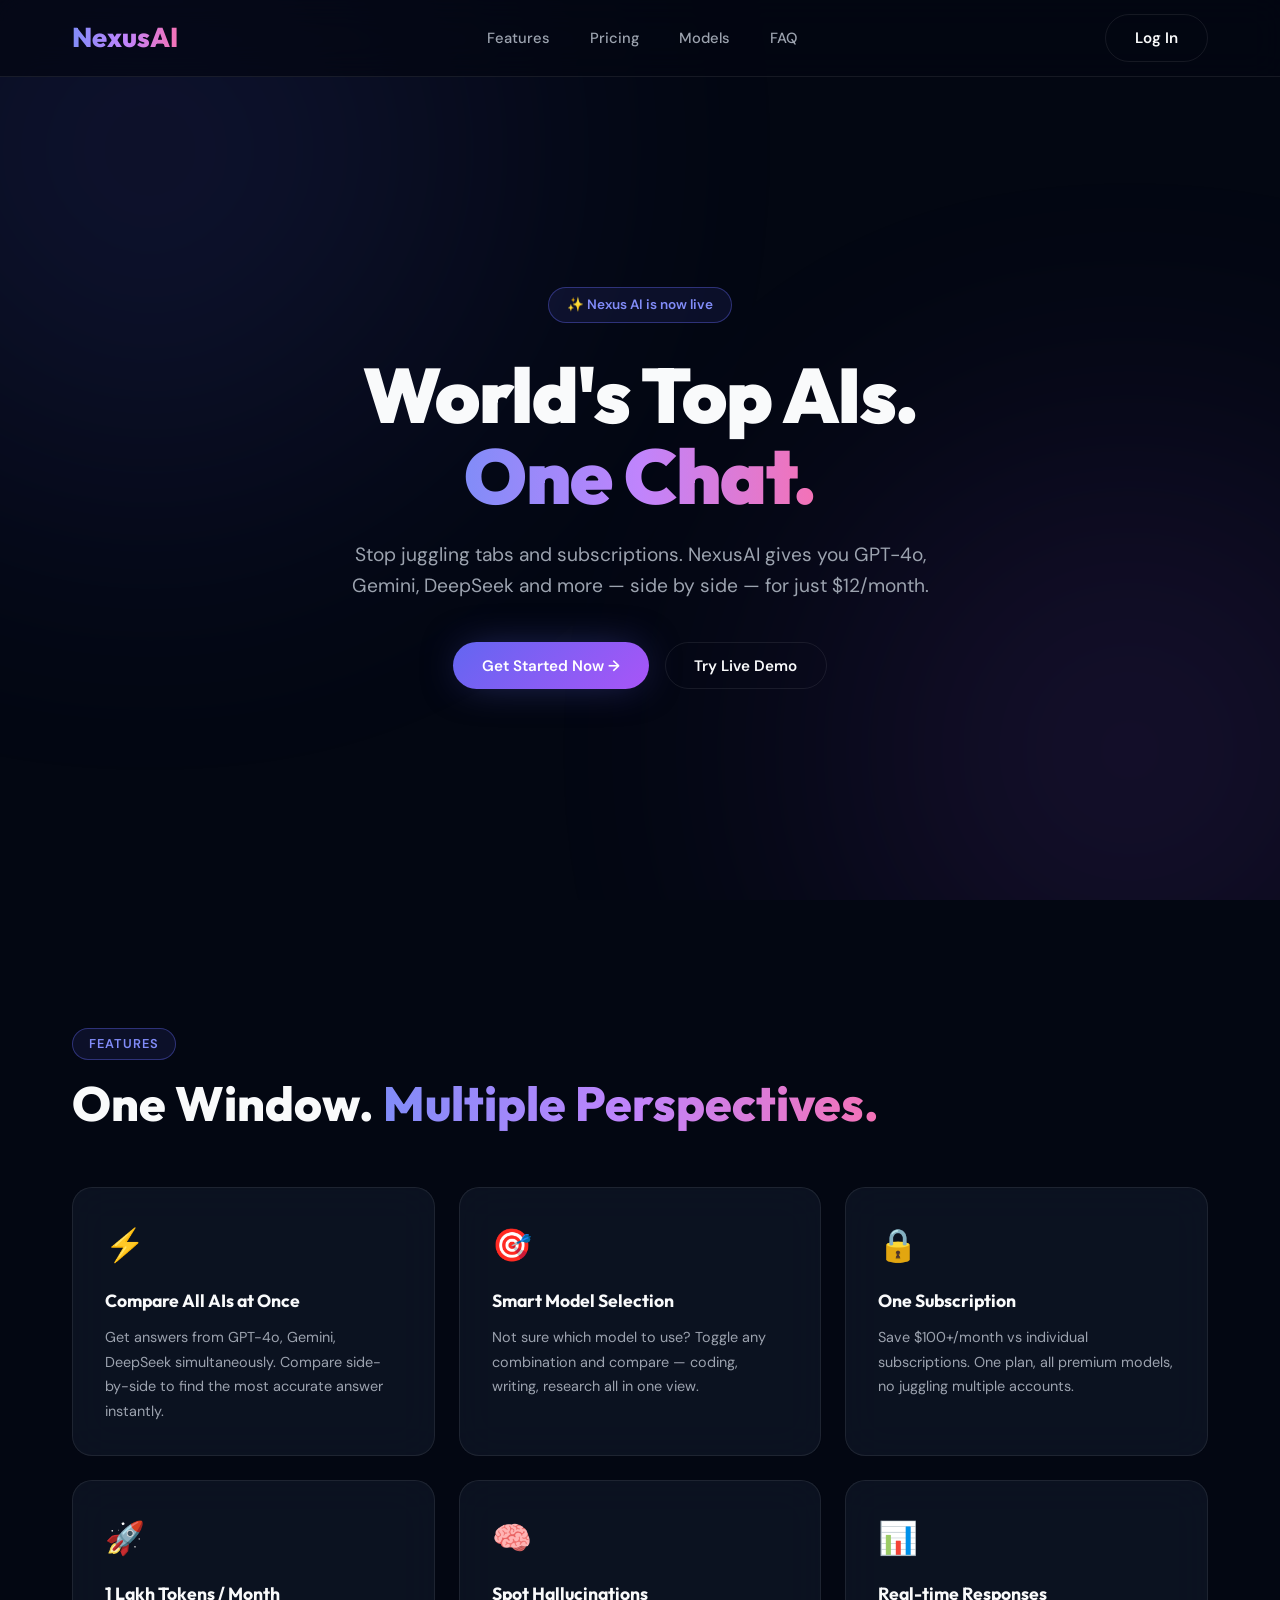
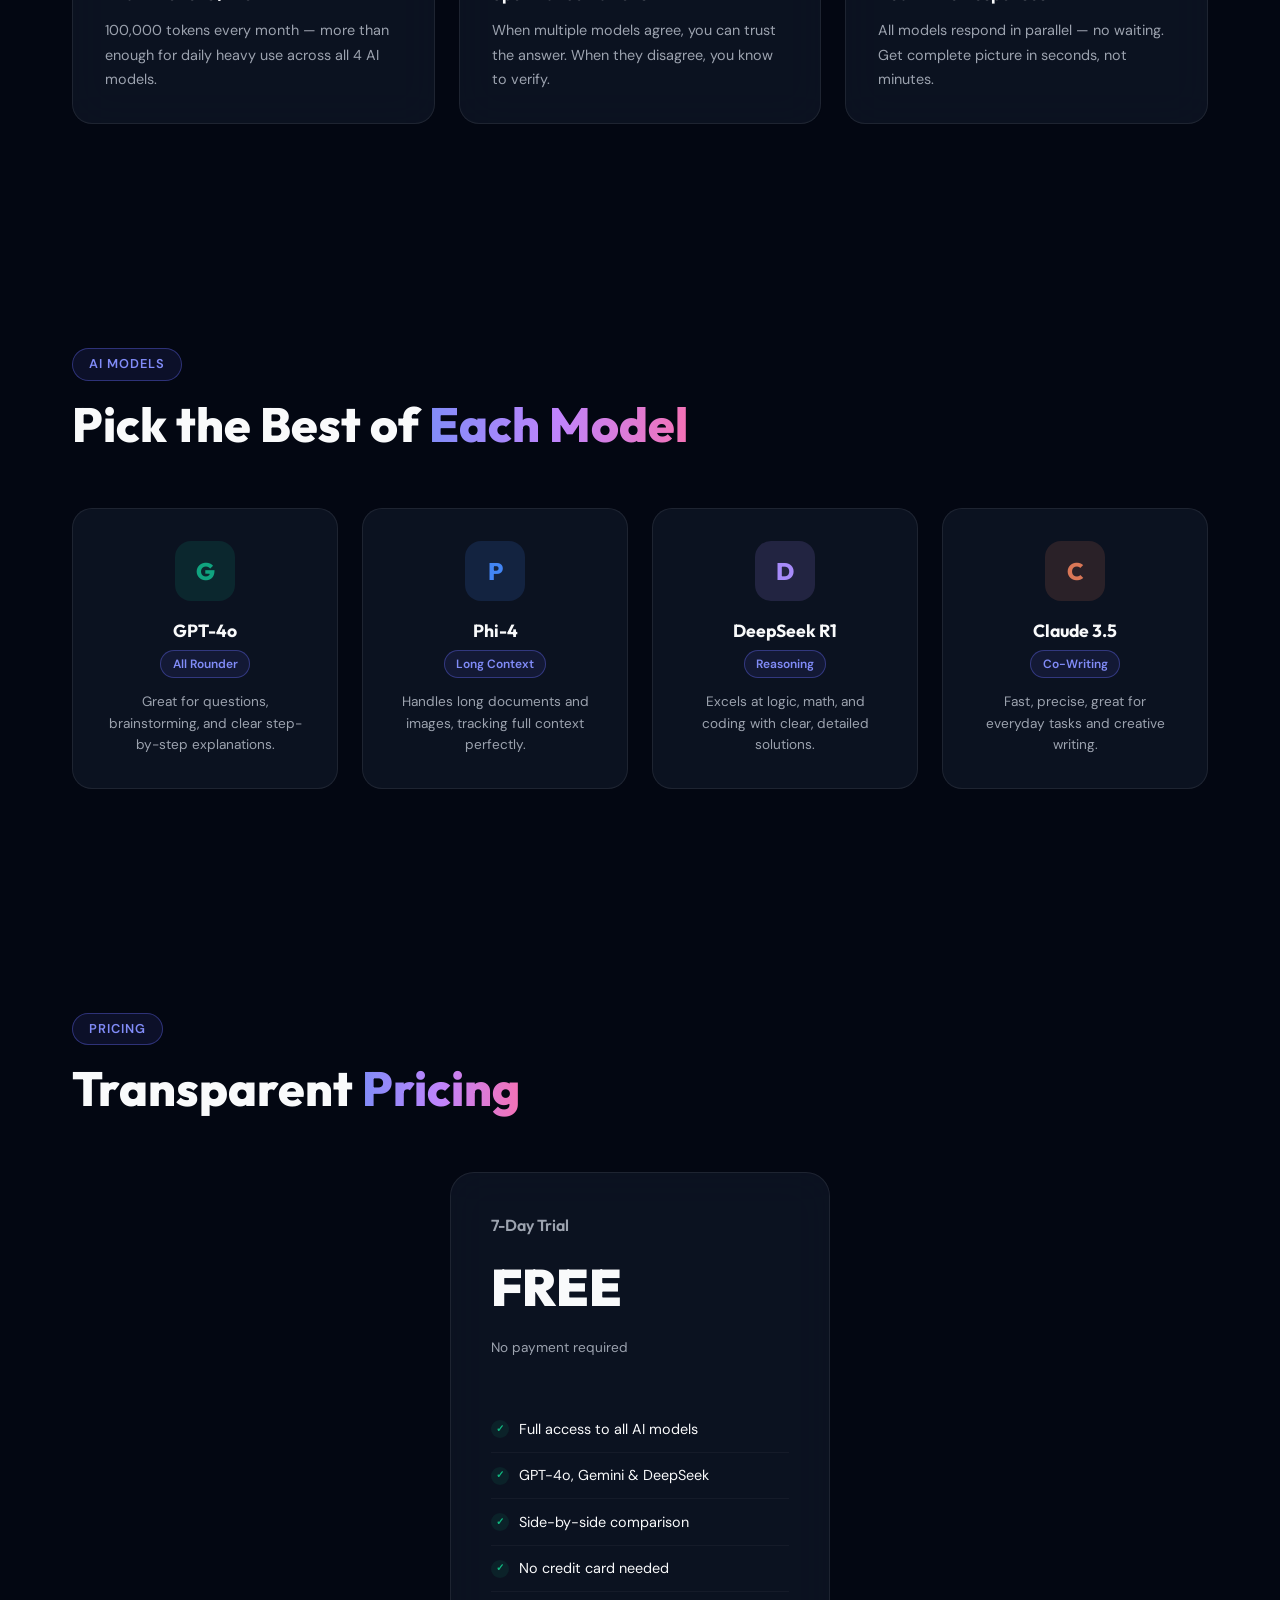
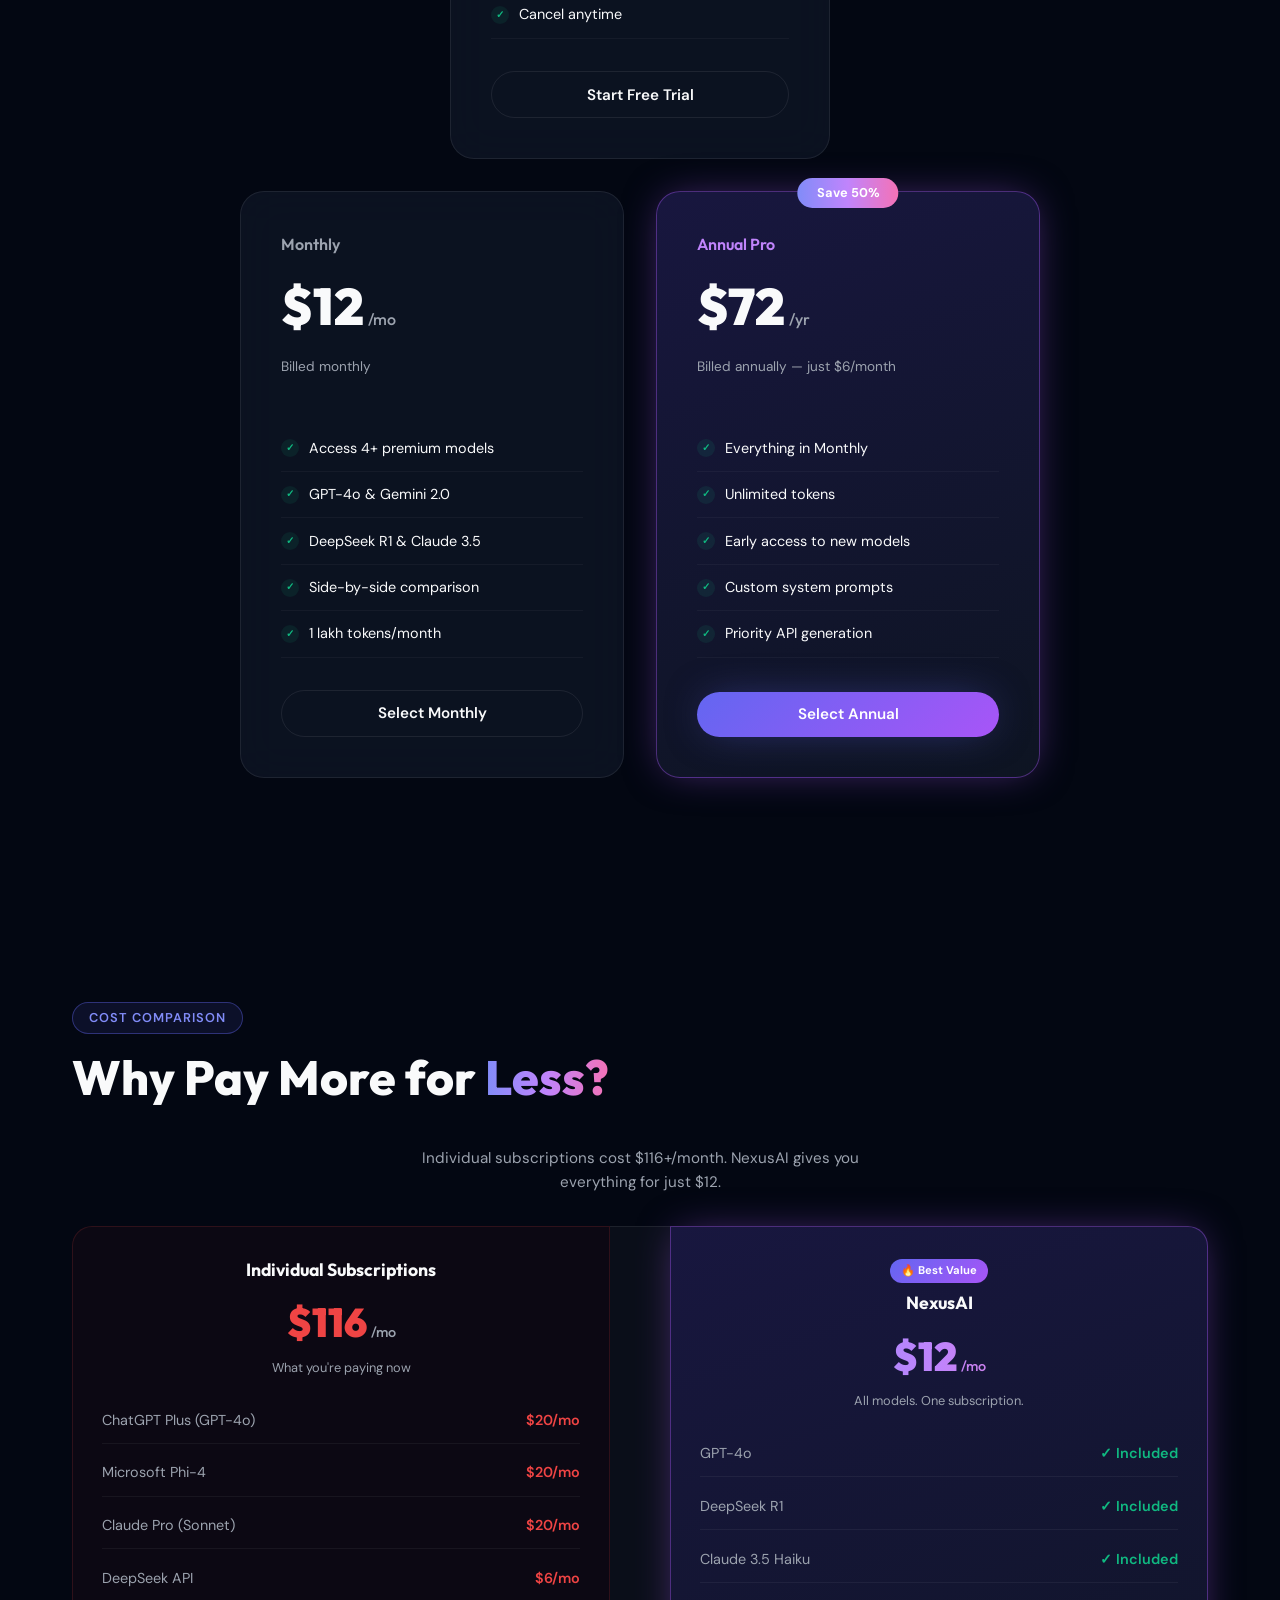
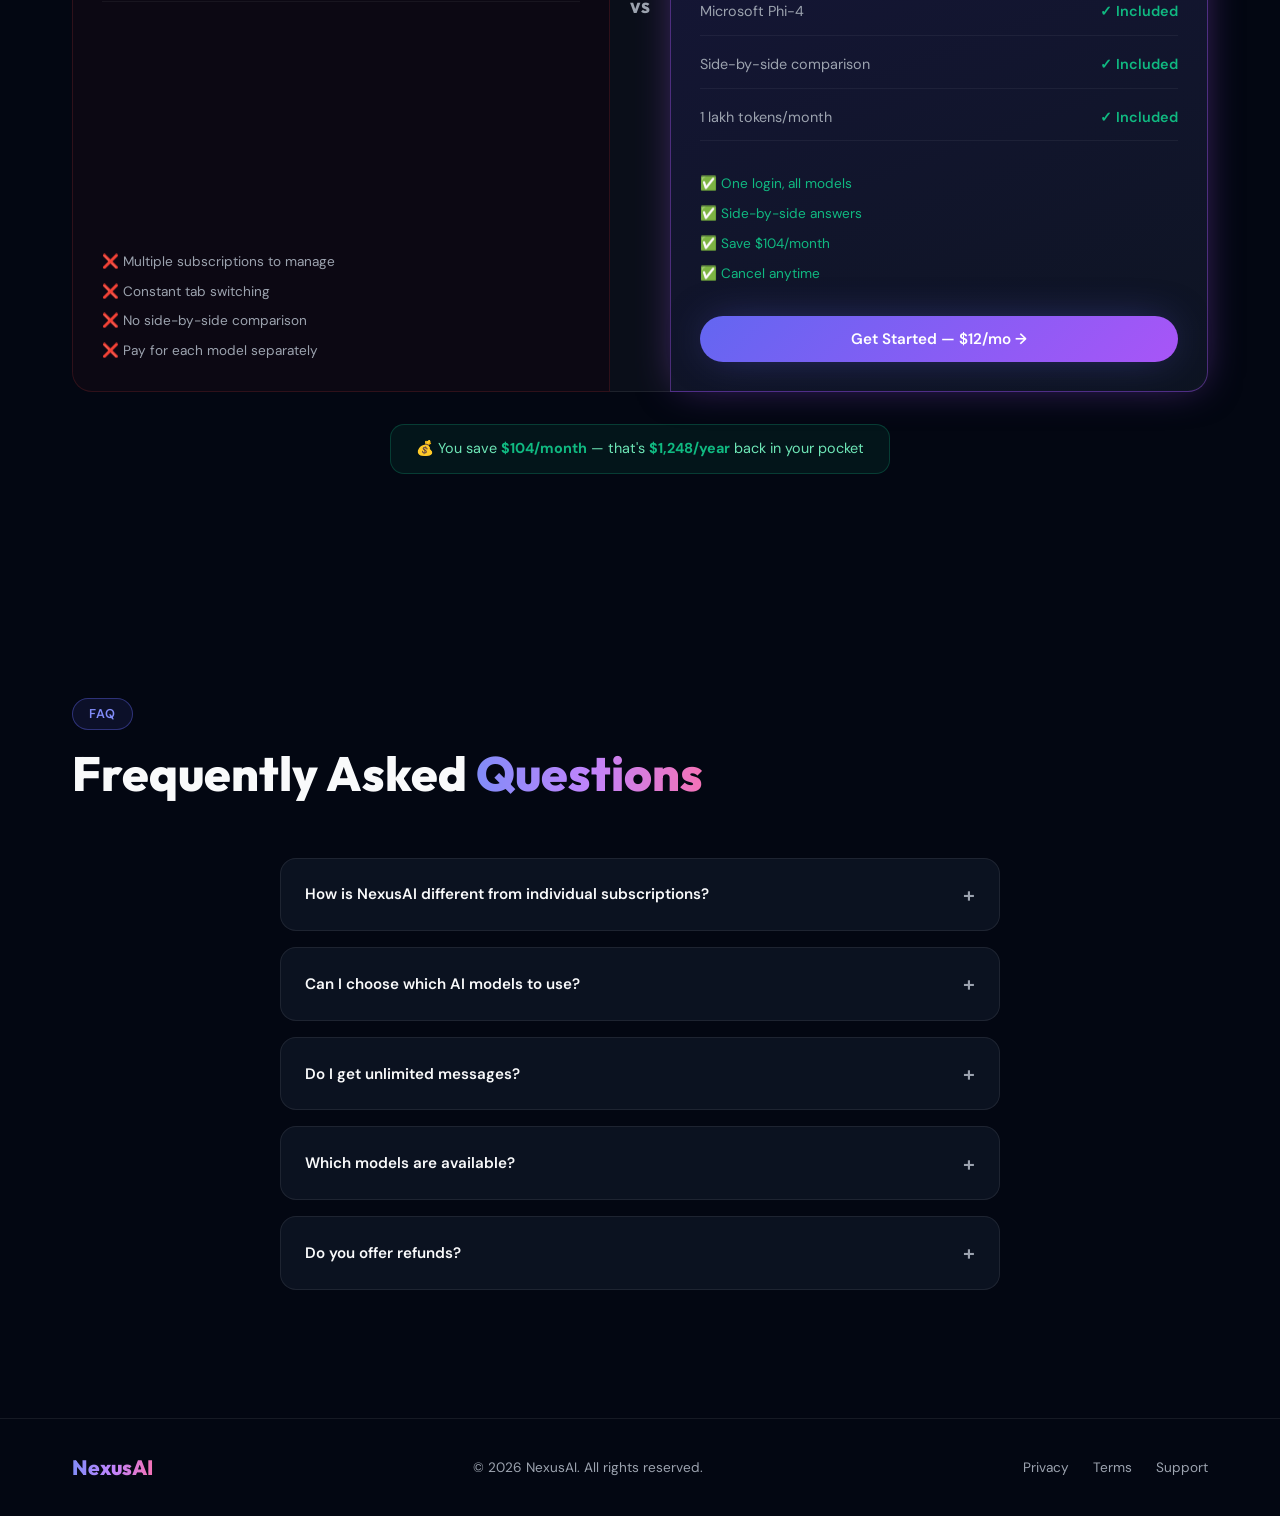
==== commit d8d7bb53: "Update index.html" ====
--- a/index.html
+++ b/index.html
@@ -255,14 +255,14 @@
                 </div>
             </div>
             <!-- VS BADGE -->
-            <div class="vs-badge">VS</div
+            <div class="vs-badge">VS</div>
             <!-- RIGHT CARD -->
             <div class="compare-col compare-good">
                 <div class="compare-col-header">
                     <div class="compare-best-tag">
                         🔥 Best Value
                     </div>
-                    <h3>NexusAI</h3
+                    <h3>NexusAI</h3>
                     <div class="compare-total good">
                         $12<span>/mo</span>
                     </div>
--- a/style.css
+++ b/style.css
@@ -597,7 +597,7 @@
     overflow: hidden;
 }
 
-.chat-header {
+.chat-header {com
     background: rgba(3,7,18,0.85);
     backdrop-filter: blur(20px);
     padding: 0.85rem 1.5rem;
@@ -900,99 +900,260 @@
     flex-shrink: 0;
 }
 .attachment-chip-remove:hover { color: #f87171; }
-
 /* ===== COMPARE SECTION ===== */
-.compare-section { padding: 6rem 0; }
-.compare-sub { color: var(--text-muted); text-align: center; max-width: 500px; margin: -1rem auto 2rem; font-size: 0.95rem; }
-
+
+.compare-section {
+    padding: 6rem 0;
+}
+
+.compare-sub{
+    color: var(--text-muted);
+    text-align: center;
+    max-width: 500px;
+    margin: -1rem auto 2rem;
+    font-size: 0.95rem;
+}
+
+/* MAIN WRAPPER */
 .compare-wrapper{
-    display: flex;
+    display: grid;
+    grid-template-columns: 1fr auto 1fr;
     align-items: stretch;
+
+    max-width: 1200px;
+    margin: 0 auto;
+
+    position: relative;
+}
+
+/* BOTH CARDS */
+.compare-col{
+    padding: 1.8rem;
+    display: flex;
+    flex-direction: column;
+    gap: 1.2rem;
+
+    min-width: 0;
+}
+
+/* LEFT CARD */
+.compare-bad{
+    background: rgba(239,68,68,0.04);
+
+    border: 1px solid rgba(239,68,68,0.15);
+
+    border-radius: 20px 0 0 20px;
+}
+
+/* RIGHT CARD */
+.compare-good{
+    background: linear-gradient(
+        160deg,
+        rgba(30,27,75,0.8),
+        rgba(17,24,39,0.8)
+    );
+
+    border: 1px solid rgba(168,85,247,0.4);
+
+    border-radius: 0 20px 20px 0;
+
+    box-shadow: var(--glow-secondary);
+}
+
+/* HEADER */
+.compare-col-header{
+    text-align: center;
+}
+
+.compare-col-header h3{
+    font-family: 'Outfit', sans-serif;
+    font-size: 1.1rem;
+    font-weight: 700;
+
+    margin-bottom: 0.4rem;
+}
+
+.compare-col-header p{
+    color: var(--text-muted);
+
+    font-size: 0.8rem;
+
+    margin-top: 0.2rem;
+}
+
+/* PRICE */
+.compare-total{
+    font-family: 'Outfit', sans-serif;
+
+    font-size: 2.5rem;
+    font-weight: 900;
+
+    display: flex;
+    align-items: baseline;
     justify-content: center;
-    gap: 40px;
-    width: 100%;
-    max-width: 1200px;
-    margin: auto;
-    position: relative;
-    overflow: hidden;
-}
-
-.compare-col{
-    flex: 1;
-    min-width: 0;
-}
-
-.compare-col {
-    flex: 1; border-radius: 20px;
-    padding: 1.8rem; display: flex; flex-direction: column; gap: 1.2rem;
-}
-.compare-bad {
-    background: rgba(239,68,68,0.04);
-    border: 1px solid rgba(239,68,68,0.15);
-    border-radius: 20px 0 0 20px;
-}
-.compare-good {
-    background: linear-gradient(160deg, rgba(30,27,75,0.8), rgba(17,24,39,0.8));
-    border: 1px solid rgba(168,85,247,0.4);
-    border-radius: 0 20px 20px 0;
-   box-shadow: var(--glow-secondary);
-}
-.compare-col-header { text-align: center; }
-.compare-col-header h3 { font-family: 'Outfit', sans-serif; font-size: 1.1rem; font-weight: 700; margin-bottom: 0.4rem; }
-.compare-col-header p { color: var(--text-muted); font-size: 0.8rem; margin-top: 0.2rem; }
-.compare-total { font-family: 'Outfit', sans-serif; font-size: 2.5rem; font-weight: 900; display: flex; align-items: baseline; justify-content: center; gap: 4px; }
-.compare-total span { font-size: 0.9rem; font-weight: 500; color: var(--text-muted); }
-.compare-total.bad { color: #ef4444; }
-.compare-total.good { background: var(--gradient-text); -webkit-background-clip: text; -webkit-text-fill-color: transparent; }
-.compare-best-tag {
-    display: inline-block; padding: 0.2rem 0.7rem;
-    background: var(--gradient-btn); border-radius: 100px;
-    font-size: 0.7rem; font-weight: 700; color: #fff;
+
+    gap: 4px;
+}
+
+.compare-total span{
+    font-size: 0.9rem;
+    font-weight: 500;
+
+    color: var(--text-muted);
+}
+
+.compare-total.bad{
+    color: #ef4444;
+}
+
+.compare-total.good{
+    background: var(--gradient-text);
+
+    -webkit-background-clip: text;
+    -webkit-text-fill-color: transparent;
+}
+
+/* BEST VALUE TAG */
+.compare-best-tag{
+    display: inline-block;
+
+    padding: 0.2rem 0.7rem;
+
+    background: var(--gradient-btn);
+
+    border-radius: 100px;
+
+    font-size: 0.7rem;
+    font-weight: 700;
+
+    color: #fff;
+
     margin-bottom: 0.4rem;
 }
-.compare-items { display: flex; flex-direction: column; gap: 0.4rem; flex-grow: 1; }
-.compare-item {
-    display: flex; justify-content: space-between; align-items: center;
-    padding: 0.5rem 0; border-bottom: 1px solid rgba(255,255,255,0.04);
+
+/* ITEMS */
+.compare-items{
+    display: flex;
+    flex-direction: column;
+
+    gap: 0.4rem;
+
+    flex-grow: 1;
+}
+
+.compare-item{
+    display: flex;
+
+    justify-content: space-between;
+    align-items: center;
+
+    gap: 10px;
+
+    padding: 0.7rem 0;
+
+    border-bottom: 1px solid rgba(255,255,255,0.05);
+
+    font-size: 0.9rem;
+}
+
+/* TEXT */
+.compare-model-name{
+    color: var(--text-muted);
+}
+
+.bad-price{
+    color: #ef4444;
+
+    font-weight: 600;
+
+    white-space: nowrap;
+}
+
+.good-price{
+    color: #10b981;
+
+    font-weight: 600;
+
+    white-space: nowrap;
+}
+
+/* PROS / CONS */
+.compare-cons{
+    display: flex;
+    flex-direction: column;
+
+    gap: 0.5rem;
+
+    margin-top: 0.8rem;
+}
+
+.compare-con{
+    color: var(--text-muted);
+
     font-size: 0.85rem;
 }
-.compare-model-name { color: var(--text-muted); }
-.bad-price { color: #ef4444; font-weight: 600; font-size: 0.82rem; }
-.good-price { color: #10b981; font-weight: 600; font-size: 0.82rem; }
-.compare-cons { display: flex; flex-direction: column; gap: 0.3rem; }
-.compare-con { font-size: 0.8rem; color: var(--text-muted); }
-.compare-pro { font-size: 0.8rem; color: #10b981; }
+
+.compare-pro{
+    color: #10b981;
+
+    font-size: 0.85rem;
+}
+
+/* VS BADGE */
 .vs-badge{
-    position: absolute;
-    left: 50%;
-    top: 50%;
-    transform: translate(-50%, -50%);
-    width: 52px;
-    height: 52px;
+    width: 60px;
+    min-width: 60px;
+
     display: flex;
     align-items: center;
     justify-content: center;
-    border-radius: 50%;
-    background: #111827;
-    border: 1px solid rgba(255,255,255,0.08);
+
+    background: rgba(255,255,255,0.03);
+
+    border-top: 1px solid var(--border-light);
+    border-bottom: 1px solid var(--border-light);
+
     font-family: 'Outfit', sans-serif;
     font-size: 0.9rem;
     font-weight: 900;
-    color: var(--text-muted);
-
-    z-index: 20;
-}
-
-.compare-cta { width: 100%; margin-top: 0.5rem; }
-
-.savings-banner {
-    margin: 2rem auto 0; max-width: 500px; text-align: center;
+
+    color: var(--text-muted);
+
+    z-index: 2;
+}
+
+/* BUTTON */
+.compare-cta{
+    width: 100%;
+
+    margin-top: 0.8rem;
+}
+
+/* SAVINGS */
+.savings-banner{
+    margin: 2rem auto 0;
+
+    max-width: 500px;
+
+    text-align: center;
+
     background: rgba(16,185,129,0.08);
+
     border: 1px solid rgba(16,185,129,0.25);
-    border-radius: 14px; padding: 0.8rem 1.2rem;
-    font-size: 0.9rem; color: #6ee7b7;
-}
-.savings-banner strong { color: #10b981; }
+
+    border-radius: 14px;
+
+    padding: 0.8rem 1.2rem;
+
+    font-size: 0.9rem;
+
+    color: #6ee7b7;
+}
+
+.savings-banner strong{
+    color: #10b981;
+}
+
 
 /* ===== PAYMENT MODAL UPDATES ===== */
 .modal-box-wide { max-width: 520px; }
@@ -1194,6 +1355,22 @@
 @media (max-width: 768px) {
     .nav-links { display: none; }
     h1 { font-size: 2.5rem; }
+        .compare-wrapper{
+        grid-template-columns: 1fr;
+    }
+    .compare-bad{
+        border-radius: 20px 20px 0 0;
+    }
+    .compare-good{
+        border-radius: 0 0 20px 20px;
+    }
+    .vs-badge{
+        width: 100%;
+        min-width: 100%;
+        height: 40px;
+        border-left: 1px solid var(--border-light);
+        border-right: 1px solid var(--border-light);
+    }
     .pricing-grid { 
         grid-template-columns: 1fr;
         max-width: 380px;
